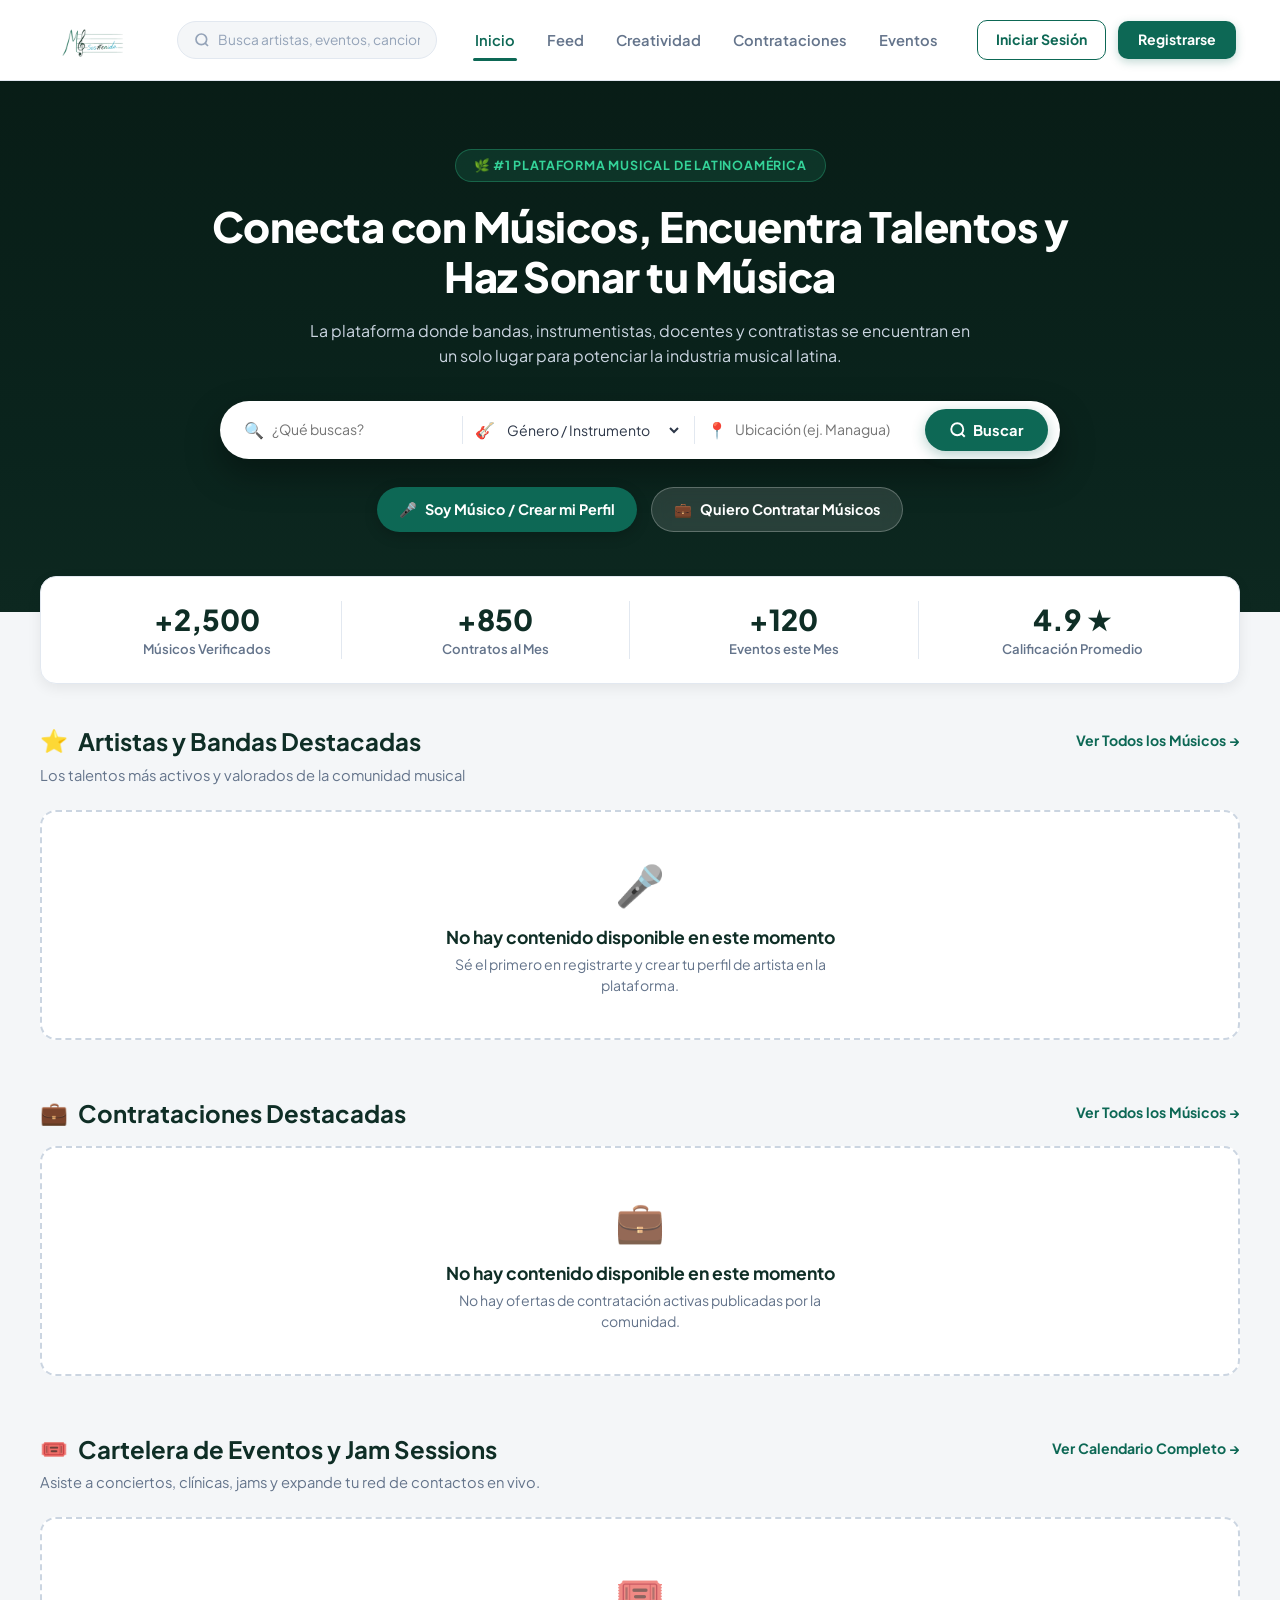
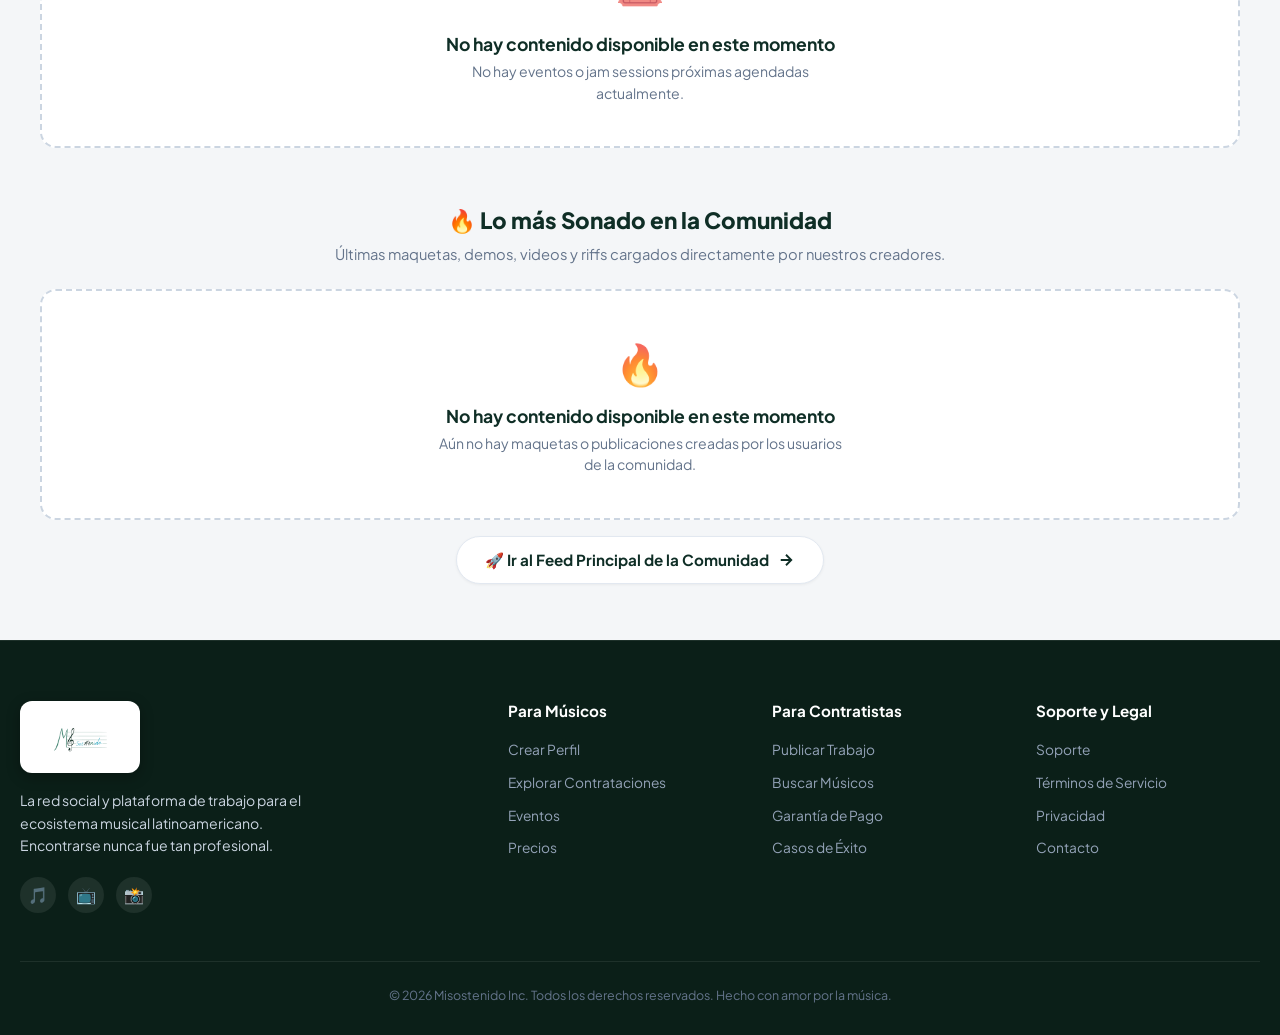
==== Misostenido-Frontend/index.html @ 3021abb1 "feat(feed): implementacion del apartado feed con carrusel multimedia estilo Instagram y correccion d" ====
<!DOCTYPE html>
<html lang="es">
  <head>
    <meta charset="UTF-8" />
    <meta name="viewport" content="width=device-width, initial-scale=1.0" />
    <meta name="description" content="Misostenido - La red y plataforma de trabajo para el ecosistema musical" />
    <title>Misostenido — Plataforma de Música</title>

    <!-- Fuentes de Google (Plus Jakarta Sans + Playfair Display + Dancing Script + Caveat) -->
    <link rel="preconnect" href="https://fonts.googleapis.com">
    <link rel="preconnect" href="https://fonts.gstatic.com" crossorigin>
    <link href="https://fonts.googleapis.com/css2?family=Plus+Jakarta+Sans:ital,wght@0,400;0,500;0,600;0,700;0,800;1,400;1,600&family=Playfair+Display:ital,wght@1,400;1,600;1,700;1,800&family=Dancing+Script:wght@600;700&family=Caveat:wght@600;700&display=swap" rel="stylesheet">

    <!-- Estilos Base & Sistema de Diseño -->
    <link rel="stylesheet" href="src/styles/base/reset.css" />
    <link rel="stylesheet" href="src/styles/base/variables.css" />
    <link rel="stylesheet" href="src/styles/base/global.css" />

    <!-- Estilos de Componentes -->
    <link rel="stylesheet" href="src/components/navbar/navbar.css" />
    <link rel="stylesheet" href="src/styles/components/footer.css" />
    <link rel="stylesheet" href="src/components/modal/modal.css" />
    <link rel="stylesheet" href="src/styles/components/auth.css" />
    <link rel="stylesheet" href="src/styles/components/home.css" />
    <link rel="stylesheet" href="src/styles/components/feed.css" />
  </head>
  <body>
    <!-- Contenedor Principal SPA -->
    <div id="app">
      <div id="navbar-outlet"></div>
      <main id="page-outlet"></main>
      <div id="footer-outlet"></div>
    </div>

    <!-- Entry Point JavaScript -->
    <script type="module" src="src/main.js"></script>
  </body>
</html>
---- Misostenido-Frontend/src/styles/base/variables.css ----
/* variables.css — Tokens de diseño exactos a Figma */

:root {
  /* Colores Principales de Marca */
  --color-primary:        #0d6855;
  --color-primary-hover:  #094e40;
  --color-primary-light:  #e6f4f1;
  --color-primary-alpha:  rgba(13, 104, 85, 0.1);
  --color-secondary:      #d97706;
  --color-accent:         #f59e0b;

  /* Fondos */
  --color-bg-main:        #f4f6f8;
  --color-bg-white:       #ffffff;
  --color-bg-dark:        #10221c;
  --color-bg-dark-card:   #162c25;
  --color-bg-dark-accent: #0a1813;
  --color-input-bg:       #f8fafc;

  /* Textos */
  --color-text-title:     #0f2e26;
  --color-text-main:      #2d3748;
  --color-text-muted:     #64748b;
  --color-text-light:     #f8fafc;
  --color-text-link:      #0d6855;

  /* Bordes & Sombras */
  --color-border:         #e2e8f0;
  --color-border-focus:   #0d6855;
  --shadow-sm:            0 1px 3px rgba(0, 0, 0, 0.05);
  --shadow-md:            0 4px 14px rgba(0, 0, 0, 0.07);
  --shadow-lg:            0 10px 25px rgba(0, 0, 0, 0.1);
  --shadow-card:          0 10px 30px rgba(0, 0, 0, 0.06);

  /* Medidas & Tipografía */
  --font-family:          'Plus Jakarta Sans', 'Inter', -apple-system, BlinkMacSystemFont, 'Segoe UI', Roboto, sans-serif;
  --radius-sm:            6px;
  --radius-md:            10px;
  --radius-lg:            16px;
  --radius-xl:            24px;
  --radius-full:          9999px;

  --max-width:            1240px;
  --navbar-height:        74px;
}
---- Misostenido-Frontend/src/styles/base/global.css ----
/* global.css — Estilos globales de la aplicación */
@import url('https://fonts.googleapis.com/css2?family=Plus+Jakarta+Sans:wght@400;500;600;700;800&family=Playfair+Display:ital,wght@1,700&display=swap');

*, *::before, *::after {
  box-sizing: border-box;
}

body {
  font-family: var(--font-family);
  font-size: 15px;
  background-color: var(--color-bg-main);
  color: var(--color-text-main);
  min-height: 100vh;
  display: flex;
  flex-direction: column;
  margin: 0;
  padding: 0;
  -webkit-font-smoothing: antialiased;
}

#app {
  display: flex;
  flex-direction: column;
  min-height: 100vh;
  width: 100%;
}

#page-outlet {
  flex: 1;
  width: 100%;
}

/* Tipografía de títulos */
h1, h2, h3, h4, h5, h6 {
  color: var(--color-text-title);
  font-weight: 700;
  line-height: 1.25;
  margin: 0;
}

button {
  font-family: inherit;
  cursor: pointer;
  border: none;
  outline: none;
  transition: all 0.2s ease;
}

input, select, textarea {
  font-family: inherit;
}

/* Animaciones globales */
@keyframes fadeIn {
  from { opacity: 0; transform: translateY(8px); }
  to { opacity: 1; transform: translateY(0); }
}

.animate-fade {
  animation: fadeIn 0.3s cubic-bezier(0.16, 1, 0.3, 1) forwards;
}
---- Misostenido-Frontend/src/components/navbar/navbar.css ----
/* navbar.css — Estilos para el Navbar de Misostenido */

.app-header {
  position: sticky;
  top: 0;
  left: 0;
  width: 100%;
  background: #ffffff;
  border-bottom: 1px solid var(--color-border);
  z-index: 100;
  box-shadow: var(--shadow-sm);
}

.navbar-container {
  max-width: var(--max-width);
  height: 80px;
  margin: 0 auto;
  padding: 0 24px;
  display: flex;
  align-items: center;
  justify-content: space-between;
}

/* Brand */
.navbar-brand {
  display: flex;
  align-items: center;
  gap: 8px;
  text-decoration: none;
}

.brand-logo-img {
  height: 64px;
  max-height: 68px;
  width: auto;
  object-fit: contain;
  transition: transform 0.2s ease;
}

.brand-logo-img:hover {
  transform: scale(1.04);
}

.brand-text {
  font-size: 1.25rem;
  font-weight: 800;
  color: var(--color-text-title);
  letter-spacing: -0.5px;
}

/* Enlaces */
.navbar-nav {
  display: flex;
}

.nav-list {
  display: flex;
  align-items: center;
  gap: 28px;
  list-style: none;
  margin: 0;
  padding: 0;
}

.nav-item {
  text-decoration: none;
  font-size: 0.92rem;
  font-weight: 600;
  color: var(--color-text-muted);
  position: relative;
  padding: 8px 2px;
  transition: color 0.2s ease;
}

.nav-item:hover {
  color: var(--color-primary);
}

.nav-item.active {
  color: var(--color-primary);
}

.nav-item.active::after {
  content: '';
  position: absolute;
  bottom: -4px;
  left: 0;
  width: 100%;
  height: 3px;
  background: var(--color-primary);
  border-radius: 2px;
}

/* Acciones */
.navbar-auth-actions {
  display: flex;
  align-items: center;
}

.guest-auth-buttons {
  display: flex;
  align-items: center;
  gap: 12px;
}

.btn-nav-login {
  background: transparent;
  color: var(--color-primary);
  border: 1.5px solid var(--color-primary);
  padding: 8px 18px;
  border-radius: var(--radius-md);
  font-size: 0.88rem;
  font-weight: 700;
  text-decoration: none;
  transition: all 0.2s;
}

.btn-nav-login:hover {
  background: var(--color-primary-light);
}

.btn-nav-register {
  background: var(--color-primary);
  color: #ffffff;
  padding: 8px 20px;
  border-radius: var(--radius-md);
  font-size: 0.88rem;
  font-weight: 700;
  text-decoration: none;
  box-shadow: 0 3px 10px rgba(13, 104, 85, 0.25);
  transition: all 0.2s;
}

.btn-nav-register:hover {
  background: var(--color-primary-hover);
  transform: translateY(-1px);
}

/* Menú de Usuario Logueado (Figma) */
.user-auth-menu {
  display: flex;
  align-items: center;
  gap: 18px;
}

.btn-notification-bell {
  position: relative;
  background: #f1f5f9;
  border: none;
  width: 40px;
  height: 40px;
  border-radius: 50%;
  display: flex;
  align-items: center;
  justify-content: center;
  color: var(--color-text-muted);
  cursor: pointer;
  transition: background 0.2s;
}

.btn-notification-bell:hover {
  background: #e2e8f0;
  color: var(--color-primary);
}

.bell-badge {
  position: absolute;
  top: 6px;
  right: 6px;
  width: 16px;
  height: 16px;
  background: #ef4444;
  color: #ffffff;
  font-size: 0.65rem;
  font-weight: 800;
  border-radius: 50%;
  display: flex;
  align-items: center;
  justify-content: center;
  border: 2px solid #ffffff;
}

.user-profile-badge {
  display: flex;
  align-items: center;
  gap: 10px;
  padding: 4px 10px 4px 4px;
  background: #f8fafc;
  border: 1px solid var(--color-border);
  border-radius: var(--radius-full);
  cursor: pointer;
  position: relative;
  user-select: none;
  transition: all 0.2s;
}

.user-profile-badge:hover {
  background: #f1f5f9;
}

.user-avatar {
  width: 32px;
  height: 32px;
  border-radius: 50%;
  object-fit: cover;
}

.user-name {
  font-size: 0.88rem;
  font-weight: 700;
  color: var(--color-text-title);
}

.user-dropdown-menu {
  position: absolute;
  top: calc(100% + 8px);
  right: 0;
  width: 200px;
  background: #ffffff;
  border: 1px solid var(--color-border);
  border-radius: var(--radius-md);
  box-shadow: var(--shadow-lg);
  padding: 8px 0;
  display: none;
  flex-direction: column;
  z-index: 150;
}

.user-dropdown-menu.show {
  display: flex;
}

.dropdown-header {
  padding: 8px 16px 10px;
  border-bottom: 1px solid var(--color-border);
  display: flex;
  flex-direction: column;
}

.dropdown-header strong {
  font-size: 0.88rem;
  color: var(--color-text-title);
}

.dropdown-header small {
  font-size: 0.75rem;
  color: var(--color-text-muted);
}

.dropdown-item {
  padding: 10px 16px;
  font-size: 0.85rem;
  color: var(--color-text-main);
  text-decoration: none;
  background: none;
  border: none;
  text-align: left;
  cursor: pointer;
  width: 100%;
}

.dropdown-item:hover {
  background: var(--color-primary-light);
  color: var(--color-primary);
}

.btn-logout {
  color: #dc2626 !important;
}

.btn-logout:hover {
  background: #fef2f2 !important;
}

@media (max-width: 768px) {
  .nav-list {
    display: none;
  }
  .navbar-search-bar { display: none; }
}

/* ─── BARRA DE BÚSQUEDA GLOBAL ─── */
.navbar-search-bar {
  display: flex;
  align-items: center;
  gap: 8px;
  background: #f4f6f8;
  border: 1.5px solid #e2e8f0;
  border-radius: 999px;
  padding: 8px 16px;
  width: 260px;
  transition: border-color 0.2s, box-shadow 0.2s, width 0.3s;
}

.navbar-search-bar:focus-within {
  border-color: #0d6855;
  background: #fff;
  box-shadow: 0 0 0 3px rgba(13, 104, 85, 0.1);
  width: 320px;
}

.navbar-search-bar svg {
  color: #94a3b8;
  flex-shrink: 0;
  transition: color 0.2s;
}

.navbar-search-bar:focus-within svg { color: #0d6855; }

.navbar-search-input {
  border: none;
  background: transparent;
  outline: none;
  font-size: 0.86rem;
  color: #334155;
  width: 100%;
  font-family: var(--font-family);
}

.navbar-search-input::placeholder { color: #94a3b8; }
---- Misostenido-Frontend/src/styles/components/footer.css ----
/* footer.css — Estilos para el Footer corporativo */

.app-footer {
  background-color: #0b1f18;
  color: #94a3b8;
  padding: 60px 20px 30px;
  border-top: 1px solid rgba(255, 255, 255, 0.08);
  margin-top: auto;
  width: 100%;
}

.footer-container {
  max-width: var(--max-width, 1200px);
  margin: 0 auto;
}

.footer-grid {
  display: grid;
  grid-template-columns: 2fr 1fr 1fr 1fr;
  gap: 40px;
  margin-bottom: 48px;
}

.footer-brand {
  display: flex;
  align-items: center;
  gap: 10px;
  margin-bottom: 16px;
}

.footer-logo-img {
  height: 72px;
  width: auto;
  object-fit: contain;
  background: #ffffff;
  padding: 8px 18px;
  border-radius: 12px;
  box-shadow: 0 4px 14px rgba(0, 0, 0, 0.3);
}

.brand-logo-icon {
  width: 34px;
  height: 34px;
  background: var(--color-primary, #0d6855);
  color: #ffffff;
  border-radius: 8px;
  display: flex;
  align-items: center;
  justify-content: center;
  font-size: 1.2rem;
  font-weight: bold;
}

.brand-text {
  font-family: 'Plus Jakarta Sans', sans-serif;
  font-weight: 800;
  font-size: 1.35rem;
  letter-spacing: -0.4px;
}

.text-white {
  color: #ffffff !important;
}

.footer-desc {
  font-size: 0.88rem;
  line-height: 1.6;
  color: #cbd5e1;
  max-width: 320px;
  margin-bottom: 20px;
}

.footer-social-icons {
  display: flex;
  gap: 12px;
}

.footer-social-icons a {
  width: 36px;
  height: 36px;
  background: rgba(255, 255, 255, 0.08);
  border-radius: 50%;
  display: flex;
  align-items: center;
  justify-content: center;
  font-size: 16px;
  transition: background 0.2s;
  text-decoration: none;
}

.footer-social-icons a:hover {
  background: var(--color-primary, #0d6855);
}

.footer-heading {
  color: #ffffff;
  font-size: 0.95rem;
  font-weight: 700;
  margin-bottom: 18px;
}

.footer-links {
  list-style: none;
  padding: 0;
  margin: 0;
  display: flex;
  flex-direction: column;
  gap: 10px;
}

.footer-links a {
  color: #94a3b8;
  text-decoration: none;
  font-size: 0.86rem;
  transition: color 0.2s;
}

.footer-links a:hover {
  color: #34d399;
}

.footer-bottom {
  padding-top: 24px;
  border-top: 1px solid rgba(255, 255, 255, 0.08);
  text-align: center;
  font-size: 0.78rem;
  color: #64748b;
}

@media (max-width: 900px) {
  .footer-grid {
    grid-template-columns: 1fr 1fr;
  }
}

@media (max-width: 600px) {
  .footer-grid {
    grid-template-columns: 1fr;
  }
}
---- Misostenido-Frontend/src/components/modal/modal.css ----
/* modal.css — Estilos para AuthModal */

.auth-modal-overlay {
  position: fixed;
  top: 0;
  left: 0;
  width: 100vw;
  height: 100vh;
  background: rgba(10, 24, 19, 0.7);
  backdrop-filter: blur(6px);
  z-index: 9999;
  display: flex;
  align-items: center;
  justify-content: center;
  padding: 20px;
}

.auth-modal-card {
  background: #ffffff;
  border-radius: var(--radius-xl);
  padding: 36px 32px;
  max-width: 440px;
  width: 100%;
  text-align: center;
  position: relative;
  box-shadow: var(--shadow-lg);
  border: 1px solid rgba(13, 104, 85, 0.15);
}

.auth-modal-close {
  position: absolute;
  top: 16px;
  right: 18px;
  background: #f1f5f9;
  border: none;
  font-size: 24px;
  width: 34px;
  height: 34px;
  border-radius: 50%;
  display: flex;
  align-items: center;
  justify-content: center;
  cursor: pointer;
  color: #64748b;
  transition: all 0.2s;
}

.auth-modal-close:hover {
  background: #e2e8f0;
  color: #0f2e26;
}

.auth-modal-icon {
  width: 64px;
  height: 64px;
  background: var(--color-primary-light);
  border-radius: 50%;
  display: flex;
  align-items: center;
  justify-content: center;
  font-size: 28px;
  margin: 0 auto 18px;
}

.auth-modal-title {
  font-size: 1.4rem;
  color: var(--color-text-title);
  margin-bottom: 10px;
}

.auth-modal-desc {
  font-size: 0.95rem;
  color: var(--color-text-muted);
  line-height: 1.5;
  margin-bottom: 24px;
}

.auth-modal-actions {
  display: flex;
  flex-direction: column;
  gap: 12px;
}

.btn-modal-primary {
  display: flex;
  align-items: center;
  justify-content: center;
  gap: 8px;
  background: var(--color-primary);
  color: #ffffff;
  padding: 13px 20px;
  border-radius: var(--radius-md);
  font-weight: 600;
  font-size: 1rem;
  text-decoration: none;
  transition: background 0.2s, transform 0.15s;
}

.btn-modal-primary:hover {
  background: var(--color-primary-hover);
  transform: translateY(-1px);
}

.btn-modal-secondary {
  display: flex;
  align-items: center;
  justify-content: center;
  background: #f8fafc;
  color: var(--color-text-main);
  border: 1.5px solid var(--color-border);
  padding: 12px 20px;
  border-radius: var(--radius-md);
  font-weight: 600;
  font-size: 0.95rem;
  text-decoration: none;
  transition: all 0.2s;
}

.btn-modal-secondary:hover {
  background: #f1f5f9;
  border-color: #cbd5e1;
}
---- Misostenido-Frontend/src/styles/components/auth.css ----
/* auth.css — Login / Register | Split-Screen 100% fiel al Figma */

/* ===== WRAPPER: Toda la pantalla, sin márgenes ===== */
.auth-page-wrapper {
  width: 100vw;
  height: 100vh;
  margin: 0;
  padding: 0;
  display: flex;
  overflow: hidden;
}

.auth-container {
  display: flex;
  width: 100%;
  height: 100%;
  margin: 0;
  padding: 0;
}

/* =====================================================
   PANEL IZQUIERDO — Imagen + overlay oscuro + contenido
   ===================================================== */
.auth-hero-panel {
  flex: 1.05;
  position: relative;
  background-size: cover;
  background-position: center;
  background-repeat: no-repeat;
  display: flex;
  flex-direction: column;
  overflow: hidden;
}

.auth-hero-login {
  background-image: url('../../assets/images/hero_marimba_bg.jpg');
}

.auth-hero-register {
  background-image: url('../../assets/images/reg_concert_bg.jpg');
}

/* ===== ESTILOS ESPECÍFICOS DEL HERO DE REGISTRO ===== */
.reg-hero-top-row {
  display: flex;
  justify-content: space-between;
  align-items: flex-start;
  width: 100%;
}

.reg-logo-img {
  height: 48px;
  width: auto;
  object-fit: contain;
  background: rgba(255, 255, 255, 0.95);
  padding: 4px 10px;
  border-radius: 8px;
  box-shadow: 0 4px 14px rgba(0, 0, 0, 0.4);
}

.reg-top-thumb {
  width: 150px;
  height: 95px;
  border-radius: 12px;
  overflow: hidden;
  border: 2px solid #38bdf8;
  box-shadow: 0 8px 20px rgba(0, 0, 0, 0.5);
  flex-shrink: 0;
}

.reg-top-thumb img,
.reg-bottom-thumb img {
  width: 100%;
  height: 100%;
  object-fit: cover;
  display: block;
}

.reg-badge-row {
  display: flex;
  align-items: center;
  gap: 10px;
  margin-bottom: 8px;
}

.reg-hero-badge-circle {
  width: 72px;
  height: 72px;
  border-radius: 50%;
  overflow: hidden;
  border: 2.5px solid #38bdf8;
  box-shadow: 0 0 16px rgba(56, 189, 248, 0.4), 0 6px 18px rgba(0, 0, 0, 0.4);
  flex-shrink: 0;
}

.reg-hero-title {
  font-family: 'Playfair Display', 'Dancing Script', 'Caveat', Georgia, serif;
  font-style: italic;
  font-weight: 700;
  font-size: clamp(1.8rem, 2.7vw, 2.5rem);
  line-height: 1.15;
  color: #ffffff;
  margin: 0 0 8px 0;
  text-shadow: 0 2px 14px rgba(0, 0, 0, 0.6);
}

.reg-bottom-row {
  display: flex;
  align-items: flex-end;
  justify-content: space-between;
  width: 100%;
}

.reg-bottom-thumb {
  width: 130px;
  height: 90px;
  border-radius: 10px;
  overflow: hidden;
  border: 2px solid #38bdf8;
  box-shadow: 0 8px 20px rgba(0, 0, 0, 0.5);
  flex-shrink: 0;
}

.auth-hero-overlay {
  position: absolute;
  inset: 0;
  background: linear-gradient(
    160deg,
    rgba(6, 26, 20, 0.84) 0%,
    rgba(10, 44, 35, 0.76) 55%,
    rgba(5, 20, 16, 0.88) 100%
  );
  z-index: 1;
}

.auth-hero-content {
  position: relative;
  z-index: 2;
  padding: 24px 28px;
  display: flex;
  flex-direction: column;
  height: 100%;
  justify-content: space-between;
}

/* Badge circular superior con la bailarina folclórica */
.auth-hero-badge-circle {
  width: 96px;
  height: 96px;
  border-radius: 50%;
  overflow: hidden;
  border: 2.5px solid #38bdf8;
  box-shadow: 0 0 18px rgba(56, 189, 248, 0.4), 0 6px 20px rgba(0, 0, 0, 0.4);
  flex-shrink: 0;
}

.img-circle-badge {
  width: 100%;
  height: 100%;
  object-fit: cover;
  object-position: center;
}

/* Sección central del hero */
.auth-hero-body {
  flex: 1;
  display: flex;
  flex-direction: column;
  justify-content: center;
  padding: 12px 0;
}

/* Título principal — Fuente Scripter / Caligrafía como Figma */
.auth-hero-title {
  font-family: 'Playfair Display', 'Dancing Script', 'Caveat', Georgia, serif;
  font-style: italic;
  font-weight: 700;
  font-size: clamp(1.8rem, 2.7vw, 2.5rem);
  line-height: 1.15;
  color: #ffffff;
  margin: 0 0 10px 0;
  text-shadow: 0 2px 14px rgba(0, 0, 0, 0.6);
  letter-spacing: -0.3px;
}

/* Texto pequeño — Fuente Fourthand (Plus Jakarta Sans) */
.auth-hero-description {
  font-family: 'Plus Jakarta Sans', sans-serif;
  font-size: 0.86rem;
  color: #e2e8f0;
  line-height: 1.45;
  margin-bottom: 12px;
  max-width: 440px;
}

.auth-hero-tags {
  font-family: 'Plus Jakarta Sans', sans-serif;
  font-size: 0.68rem;
  letter-spacing: 1px;
  color: #38bdf8;
  font-weight: 700;
  margin-bottom: 12px;
  text-transform: uppercase;
}

/* Pills de estadísticas */
.auth-hero-stats-row {
  display: flex;
  flex-wrap: wrap;
  gap: 8px;
}

.hero-stat-pill {
  background: rgba(255, 255, 255, 0.12);
  backdrop-filter: blur(8px);
  border: 1px solid rgba(255, 255, 255, 0.22);
  padding: 5px 14px;
  border-radius: 999px;
  font-size: 0.76rem;
  color: #ffffff;
  display: flex;
  align-items: center;
  gap: 5px;
  font-weight: 600;
}

.pill-dot {
  color: #38bdf8;
  font-weight: 900;
  font-size: 0.9rem;
}

/* Sección inferior: miniaturas en la posición exacta del Figma */
.auth-hero-bottom {
  display: flex;
  flex-direction: column;
  gap: 10px;
  width: 100%;
}

.auth-hero-thumbnails {
  display: flex;
  align-items: flex-end;
  justify-content: space-between;
  gap: 14px;
  width: 100%;
}

/* Tocador de guitarra abajo a la izquierda */
.thumb-card.thumb-left {
  width: 140px;
  height: 90px;
  border-radius: 12px;
  overflow: hidden;
  border: 2px solid #38bdf8;
  box-shadow: 0 8px 20px rgba(0, 0, 0, 0.5);
  flex-shrink: 0;
}

/* Guitarra abajo a la derecha */
.thumb-card.thumb-right {
  width: 175px;
  height: 100px;
  border-radius: 12px;
  overflow: hidden;
  border: 2px solid #38bdf8;
  box-shadow: 0 8px 20px rgba(0, 0, 0, 0.5);
  flex-shrink: 0;
}

.thumb-card img {
  width: 100%;
  height: 100%;
  object-fit: cover;
  display: block;
}

/* Register extras */
.auth-brand-logo {
  flex-shrink: 0;
}

.logo-text-art {
  display: flex;
  align-items: center;
  gap: 4px;
}

.logo-main-script {
  font-family: 'Playfair Display', serif;
  font-style: italic;
  font-size: 2.4rem;
  color: #ffffff;
  line-height: 1;
}

.logo-pentagram {
  display: flex;
  align-items: center;
}

.logo-clef {
  font-size: 2.6rem;
  color: #a7f3d0;
  line-height: 1;
}

.logo-brand-name {
  font-family: 'Plus Jakarta Sans', sans-serif;
  font-weight: 800;
  font-size: 1.9rem;
  color: #ffffff;
  letter-spacing: -0.5px;
}

.auth-hero-badge-tag {
  display: inline-block;
  background: rgba(52, 211, 153, 0.15);
  border: 1px solid rgba(52, 211, 153, 0.4);
  color: #6ee7b7;
  padding: 4px 14px;
  border-radius: 999px;
  font-size: 0.72rem;
  font-weight: 700;
  letter-spacing: 1px;
  width: fit-content;
}

.auth-feature-list {
  list-style: none;
  padding: 0;
  margin: 0;
  display: flex;
  flex-direction: column;
  gap: 10px;
}

.auth-feature-list li {
  display: flex;
  align-items: center;
  gap: 10px;
  font-size: 0.94rem;
  color: #d1fae5;
}

.feature-icon { font-size: 1.1rem; }

/* Barras de audio */
.sound-wave-bars {
  display: flex;
  align-items: flex-end;
  gap: 4px;
  height: 24px;
}

.sound-wave-bars span {
  width: 4px;
  background: #34d399;
  border-radius: 2px;
}

.sound-wave-bars span:nth-child(1) { height: 7px; }
.sound-wave-bars span:nth-child(2) { height: 14px; }
.sound-wave-bars span:nth-child(3) { height: 22px; }
.sound-wave-bars span:nth-child(4) { height: 12px; }
.sound-wave-bars span:nth-child(5) { height: 18px; }
.sound-wave-bars span:nth-child(6) { height: 13px; }
.sound-wave-bars span:nth-child(7) { height: 6px; }


/* =====================================================
   PANEL DERECHO — Fondo menta + tarjeta blanca flotante
   ===================================================== */
.auth-form-panel {
  flex: 0.95;
  background-color: #c8dcd7;
  background-image:
    radial-gradient(ellipse at 80% 10%, rgba(13, 104, 85, 0.13) 0%, transparent 50%),
    radial-gradient(ellipse at 20% 90%, rgba(13, 104, 85, 0.10) 0%, transparent 45%);
  display: flex;
  flex-direction: column;
  align-items: center;
  justify-content: center;
  padding: 16px 20px;
  overflow-y: auto;
}

/* ===== TARJETA FLOTANTE BLANCA ===== */
.auth-card {
  width: 100%;
  max-width: 440px;
  background: #ffffff;
  border-radius: 18px;
  padding: 24px 28px 20px;
  box-shadow:
    0 2px 6px rgba(0, 0, 0, 0.04),
    0 12px 32px rgba(10, 34, 27, 0.10);
}

.auth-card-header {
  margin-bottom: 14px;
}

/* Logo oficial en tarjeta */
.auth-brand-logo-wrap {
  margin-bottom: 8px;
  display: inline-block;
}

.auth-logo-img {
  height: 52px;
  width: auto;
  object-fit: contain;
}

.header-icon-pill {
  width: 32px;
  height: 32px;
  background: #e6f4f1;
  color: #0d6855;
  border-radius: 8px;
  display: flex;
  align-items: center;
  justify-content: center;
  font-size: 16px;
  margin-bottom: 14px;
}

.auth-card-title {
  font-size: 1.55rem;
  font-weight: 800;
  color: #0f2e26;
  margin: 0 0 3px 0;
  letter-spacing: -0.4px;
}

.auth-card-subtitle {
  font-size: 0.82rem;
  color: #64748b;
  margin: 0;
}

/* ===== FORMULARIO ===== */
.auth-form {
  display: flex;
  flex-direction: column;
  gap: 12px;
}

/* Alerta de error */
.auth-form-alert {
  background: #fef2f2;
  color: #b91c1c;
  border: 1px solid #fecaca;
  border-left: 4px solid #ef4444;
  padding: 10px 14px;
  border-radius: 8px;
  font-size: 0.85rem;
  line-height: 1.4;
}

.form-group {
  display: flex;
  flex-direction: column;
  gap: 7px;
}

.form-label {
  font-size: 0.83rem;
  font-weight: 700;
  color: #1e293b;
  letter-spacing: 0.1px;
}

/* Input con borde izquierdo verde como en Figma */
.input-wrapper {
  position: relative;
  display: flex;
  align-items: center;
  border-radius: 10px;
  overflow: hidden;
  border: 1.5px solid #e2e8f0;
  background: #f8fafc;
  transition: border-color 0.2s ease, box-shadow 0.2s ease;
}

.input-wrapper:focus-within {
  border-color: #0d6855;
  background: #ffffff;
  box-shadow: 0 0 0 3px rgba(13, 104, 85, 0.10);
}

/* Borde izquierdo verde (característica visual del Figma) */
.input-wrapper::before {
  content: '';
  position: absolute;
  left: 0;
  top: 0;
  bottom: 0;
  width: 3px;
  background: #0d6855;
  border-radius: 10px 0 0 10px;
}

.input-icon {
  position: absolute;
  left: 14px;
  color: #64748b;
  display: flex;
  align-items: center;
  pointer-events: none;
  z-index: 1;
}

.form-control {
  width: 100%;
  background: transparent;
  border: none;
  outline: none;
  padding: 12px 42px 12px 44px;
  font-size: 0.93rem;
  color: #1e293b;
  font-family: inherit;
}

/* Placeholder desaparece al hacer focus */
.form-control::placeholder {
  color: #94a3b8;
  transition: opacity 0.15s ease;
}

.form-control:focus::placeholder {
  opacity: 0;
}

/* readonly se ve exactamente igual que editable (evita fondo gris del navegador) */
.form-control[readonly] {
  background: #f8fafc;
  cursor: text;
  color: #1e293b;
  -webkit-user-select: text;
  user-select: text;
}

/* Botón ojo (toggle contraseña) */
.btn-toggle-password {
  position: absolute;
  right: 12px;
  background: transparent;
  border: none;
  color: #94a3b8;
  display: flex;
  align-items: center;
  justify-content: center;
  padding: 4px;
  cursor: pointer;
  transition: color 0.2s;
  z-index: 1;
}

.btn-toggle-password:hover {
  color: #0d6855;
}

/* Recordarme + ¿Olvidaste? */
.form-options {
  display: flex;
  align-items: center;
  justify-content: space-between;
  font-size: 0.84rem;
  margin-top: -2px;
}

.checkbox-label {
  display: flex;
  align-items: center;
  gap: 8px;
  cursor: pointer;
  color: #475569;
  font-weight: 500;
  user-select: none;
}

.checkbox-label input[type="checkbox"] {
  width: 16px;
  height: 16px;
  accent-color: #0d6855;
  cursor: pointer;
}

.link-forgot {
  color: #0d6855;
  font-weight: 600;
  font-size: 0.84rem;
  text-decoration: none;
}

.link-forgot:hover {
  text-decoration: underline;
}

/* Botón principal "Iniciar Sesión" */
.btn-auth-submit {
  width: 100%;
  background: #0d6855;
  color: #ffffff;
  border: none;
  border-radius: 10px;
  padding: 14px 20px;
  font-size: 0.97rem;
  font-weight: 700;
  display: flex;
  align-items: center;
  justify-content: center;
  gap: 8px;
  cursor: pointer;
  box-shadow: 0 4px 14px rgba(13, 104, 85, 0.30);
  transition: background 0.2s ease, transform 0.15s ease, box-shadow 0.2s ease;
  margin-top: 2px;
}

.btn-auth-submit:hover:not(:disabled) {
  background: #094e40;
  transform: translateY(-1px);
  box-shadow: 0 6px 20px rgba(13, 104, 85, 0.38);
}

.btn-auth-submit:active:not(:disabled) {
  transform: translateY(0);
}

.btn-auth-submit:disabled {
  opacity: 0.65;
  cursor: not-allowed;
}

/* Divisor "O CONTINÚA CON" */
.auth-divider {
  display: flex;
  align-items: center;
  gap: 12px;
  margin: 4px 0;
}

.auth-divider::before,
.auth-divider::after {
  content: '';
  flex: 1;
  height: 1px;
  background: #e2e8f0;
}

.auth-divider span {
  font-size: 0.68rem;
  font-weight: 700;
  letter-spacing: 0.8px;
  color: #94a3b8;
  white-space: nowrap;
}

/* Botón Continuar con Google */
.btn-social-google {
  width: 100%;
  display: flex;
  align-items: center;
  justify-content: center;
  gap: 10px;
  background: #ffffff;
  border: 1.5px solid #e2e8f0;
  border-radius: 10px;
  padding: 12px 20px;
  font-size: 0.9rem;
  font-weight: 600;
  color: #334155;
  cursor: pointer;
  transition: background 0.2s, border-color 0.2s;
}

.btn-social-google:hover {
  background: #f8fafc;
  border-color: #cbd5e1;
}

/* Footer de la tarjeta */
.auth-footer-link {
  text-align: center;
  font-size: 0.86rem;
  color: #64748b;
  margin-top: 2px;
}

.link-highlight {
  color: #0d6855;
  font-weight: 700;
  text-decoration: none;
}

.link-highlight:hover {
  text-decoration: underline;
}

.auth-sub-link {
  font-size: 0.76rem;
  color: #0d6855;
  margin-top: 4px;
}

/* Copyright debajo de la tarjeta */
.auth-copyright {
  text-align: center;
  font-size: 0.75rem;
  color: #4a6e63;
  margin-top: 20px;
}

/* ===== Selector de perfil (Register) ===== */
.profile-type-selector {
  display: flex;
  background: #f1f5f9;
  padding: 4px;
  border-radius: 10px;
  gap: 4px;
}

.profile-type-btn {
  flex: 1;
  background: transparent;
  color: #64748b;
  font-size: 0.79rem;
  font-weight: 600;
  padding: 9px 4px;
  border-radius: 7px;
  border: none;
  cursor: pointer;
  transition: all 0.2s;
  text-align: center;
  font-family: inherit;
}

.profile-type-btn.active {
  background: #0d6855;
  color: #ffffff;
  box-shadow: 0 2px 6px rgba(13, 104, 85, 0.25);
}

/* ===== RESPONSIVE ===== */
@media (max-width: 900px) {
  .auth-container {
    flex-direction: column;
  }
  .auth-hero-panel {
    display: none;
  }
  .auth-form-panel {
    flex: 1;
    width: 100%;
    padding: 24px 16px;
  }
}
---- Misostenido-Frontend/src/styles/components/home.css ----
/* home.css — Estilos del Home y Dashboard basados en Figma */

/* ================= HERO SECTION ================= */
.hero-section {
  position: relative;
  background-color: #0b221a;
  background-image: url('https://images.unsplash.com/photo-1514525253161-7a46d19cd819?w=1600&auto=format&fit=crop&q=80');
  background-size: cover;
  background-position: center;
  padding: 68px 20px 80px;
  color: #ffffff;
  text-align: center;
}

.hero-backdrop {
  position: absolute;
  inset: 0;
  background: linear-gradient(180deg, rgba(8, 28, 22, 0.88) 0%, rgba(10, 36, 29, 0.94) 70%, #0d2820 100%);
  z-index: 1;
}

.hero-content {
  position: relative;
  z-index: 2;
  max-width: 900px;
  margin: 0 auto;
}

.hero-pill-tag {
  display: inline-flex;
  background: rgba(52, 211, 153, 0.12);
  border: 1px solid rgba(52, 211, 153, 0.3);
  padding: 6px 18px;
  border-radius: var(--radius-full);
  font-size: 0.78rem;
  font-weight: 700;
  letter-spacing: 0.8px;
  color: #34d399;
  margin-bottom: 20px;
}

.hero-main-title {
  font-size: 2.6rem;
  font-weight: 800;
  color: #ffffff;
  line-height: 1.2;
  margin-bottom: 16px;
  letter-spacing: -0.5px;
}

.hero-sub-title {
  font-size: 1rem;
  color: #cbd5e1;
  line-height: 1.6;
  margin-bottom: 32px;
}

/* Buscador con filtros */
.search-filter-bar {
  background: #ffffff;
  border-radius: var(--radius-full);
  padding: 8px 12px;
  display: flex;
  align-items: center;
  box-shadow: 0 15px 35px rgba(0, 0, 0, 0.35);
  max-width: 840px;
  margin: 0 auto 28px;
}

.filter-input-col {
  flex: 1;
  display: flex;
  align-items: center;
  gap: 8px;
  padding: 4px 12px;
}

.filter-icon {
  font-size: 1rem;
}

.filter-input,
.filter-select {
  border: none;
  outline: none;
  font-size: 0.88rem;
  color: var(--color-text-main);
  width: 100%;
  background: transparent;
}

.filter-divider {
  width: 1px;
  height: 28px;
  background: var(--color-border);
}

.btn-search-submit {
  background: var(--color-primary);
  color: #ffffff;
  border-radius: var(--radius-full);
  padding: 10px 24px;
  font-weight: 700;
  font-size: 0.92rem;
  display: flex;
  align-items: center;
  gap: 6px;
  box-shadow: 0 4px 14px rgba(13, 104, 85, 0.3);
}

.btn-search-submit:hover {
  background: var(--color-primary-hover);
}

/* Quick Actions */
.hero-quick-actions {
  display: flex;
  justify-content: center;
  gap: 14px;
}

.btn-quick-primary {
  background: var(--color-primary);
  color: #ffffff;
  padding: 11px 22px;
  border-radius: var(--radius-full);
  font-size: 0.9rem;
  font-weight: 700;
  display: flex;
  align-items: center;
  gap: 8px;
  box-shadow: 0 4px 14px rgba(0, 0, 0, 0.2);
}

.btn-quick-primary:hover {
  background: var(--color-primary-hover);
}

.btn-quick-secondary {
  background: rgba(255, 255, 255, 0.12);
  backdrop-filter: blur(8px);
  border: 1px solid rgba(255, 255, 255, 0.25);
  color: #ffffff;
  padding: 11px 22px;
  border-radius: var(--radius-full);
  font-size: 0.9rem;
  font-weight: 700;
  display: flex;
  align-items: center;
  gap: 8px;
}

.btn-quick-secondary:hover {
  background: rgba(255, 255, 255, 0.2);
}

/* ================= STATS SECTION ================= */
.stats-section {
  max-width: var(--max-width);
  margin: -36px auto 40px;
  position: relative;
  z-index: 10;
  padding: 0 20px;
}

.stats-container {
  background: #ffffff;
  border-radius: var(--radius-lg);
  padding: 24px 32px;
  box-shadow: var(--shadow-md);
  display: grid;
  grid-template-columns: repeat(4, 1fr);
  gap: 20px;
  border: 1px solid var(--color-border);
}

.stat-box {
  text-align: center;
  border-right: 1px solid var(--color-border);
}

.stat-box:last-child {
  border-right: none;
}

.stat-number {
  font-size: 1.8rem;
  font-weight: 800;
  color: var(--color-text-title);
  margin-bottom: 2px;
}

.stat-label {
  font-size: 0.82rem;
  color: var(--color-text-muted);
  font-weight: 600;
}

/* ================= COMMON SECTION HEADERS ================= */
.content-section {
  max-width: var(--max-width);
  margin: 0 auto 56px;
  padding: 0 20px;
}

.section-header-row {
  display: flex;
  align-items: center;
  justify-content: space-between;
  margin-bottom: 6px;
}

.section-title-wrapper {
  display: flex;
  align-items: center;
  gap: 10px;
}

.section-title-icon {
  font-size: 1.4rem;
}

.section-title {
  font-size: 1.5rem;
  color: var(--color-text-title);
}

.section-subtitle {
  font-size: 0.92rem;
  color: var(--color-text-muted);
  margin-bottom: 24px;
}

.section-link-more {
  background: transparent;
  color: var(--color-primary);
  font-weight: 700;
  font-size: 0.88rem;
}

.section-link-more:hover {
  text-decoration: underline;
}

.badge-count-pill {
  background: #ecfdf5;
  color: #065f46;
  font-size: 0.76rem;
  font-weight: 700;
  padding: 4px 12px;
  border-radius: var(--radius-full);
}

/* ================= ARTISTAS DESTACADOS ================= */
.artists-grid {
  display: grid;
  grid-template-columns: repeat(4, 1fr);
  gap: 20px;
}

.artist-card {
  background: #ffffff;
  border: 1px solid var(--color-border);
  border-radius: var(--radius-lg);
  padding: 24px 20px;
  text-align: center;
  box-shadow: var(--shadow-sm);
  display: flex;
  flex-direction: column;
  align-items: center;
  transition: transform 0.2s, box-shadow 0.2s;
}

.artist-card:hover {
  transform: translateY(-4px);
  box-shadow: var(--shadow-card);
}

.artist-avatar-wrap {
  position: relative;
  width: 90px;
  height: 90px;
  margin-bottom: 16px;
}

.artist-img {
  width: 100%;
  height: 100%;
  border-radius: 50%;
  object-fit: cover;
  border: 3px solid var(--color-primary-light);
}

.status-indicator {
  position: absolute;
  bottom: 4px;
  right: 4px;
  width: 16px;
  height: 16px;
  background: #10b981;
  border: 2px solid #ffffff;
  border-radius: 50%;
}

.artist-name {
  font-size: 1.1rem;
  color: var(--color-text-title);
  margin-bottom: 4px;
}

.artist-role-badge {
  background: #f1f5f9;
  color: var(--color-text-muted);
  font-size: 0.76rem;
  font-weight: 600;
  padding: 4px 10px;
  border-radius: var(--radius-full);
  margin-bottom: 8px;
}

.artist-location {
  font-size: 0.8rem;
  color: var(--color-text-muted);
  margin-bottom: 18px;
}

.btn-card-action {
  width: 100%;
  background: var(--color-primary);
  color: #ffffff;
  padding: 10px 16px;
  border-radius: var(--radius-md);
  font-size: 0.85rem;
  font-weight: 700;
  margin-top: auto;
}

.btn-card-action:hover {
  background: var(--color-primary-hover);
}

/* ================= TARJETA DE ESTADO VACÍO (SIN CONTENIDO) ================= */
.empty-state-card {
  width: 100%;
  background: #ffffff;
  border: 2px dashed #cbd5e1;
  border-radius: 16px;
  padding: 42px 24px;
  text-align: center;
  margin: 16px 0;
  display: flex;
  flex-direction: column;
  align-items: center;
  justify-content: center;
}

.empty-state-icon {
  font-size: 2.5rem;
  margin-bottom: 12px;
  opacity: 0.8;
}

.empty-state-title {
  font-size: 1.1rem;
  font-weight: 700;
  color: var(--color-text-title);
  margin-bottom: 6px;
}

.empty-state-subtitle {
  font-size: 0.88rem;
  color: var(--color-text-muted);
  max-width: 420px;
}

/* Estado de carga */
.loading-state-card {
  width: 100%;
  background: rgba(255, 255, 255, 0.6);
  border-radius: 16px;
  padding: 36px 24px;
  text-align: center;
  color: var(--color-primary);
  font-weight: 600;
  font-size: 0.95rem;
}

/* ================= CONTRATACIONES ================= */
.gigs-grid {
  display: grid;
  grid-template-columns: repeat(3, 1fr);
  gap: 20px;
}

.gig-card {
  background: #ffffff;
  border: 1px solid var(--color-border);
  border-radius: var(--radius-lg);
  padding: 24px;
  box-shadow: var(--shadow-sm);
  display: flex;
  flex-direction: column;
}

.gig-card-head {
  display: flex;
  align-items: center;
  gap: 12px;
  margin-bottom: 14px;
}

.gig-icon-box {
  width: 42px;
  height: 42px;
  background: #f1f5f9;
  border-radius: var(--radius-md);
  display: flex;
  align-items: center;
  justify-content: center;
  font-size: 20px;
}

.gig-org-info h4 {
  font-size: 0.96rem;
  color: var(--color-text-title);
}

.gig-org-info small {
  color: var(--color-text-muted);
  font-size: 0.76rem;
}

.gig-title {
  font-size: 1.05rem;
  color: var(--color-text-title);
  line-height: 1.4;
  margin-bottom: 14px;
}

.gig-rate-badge {
  background: #ecfdf5;
  color: #047857;
  font-weight: 800;
  font-size: 0.88rem;
  padding: 6px 12px;
  border-radius: var(--radius-md);
  width: fit-content;
  margin-bottom: 14px;
}

.gig-meta-info {
  display: flex;
  flex-direction: column;
  gap: 6px;
  font-size: 0.82rem;
  color: var(--color-text-muted);
  margin-bottom: 20px;
}

.btn-gig-apply {
  background: var(--color-primary);
}

/* ================= CARTELERA DE EVENTOS ================= */
.events-grid {
  display: grid;
  grid-template-columns: repeat(2, 1fr);
  gap: 24px;
}

.event-card {
  background: #ffffff;
  border: 1px solid var(--color-border);
  border-radius: var(--radius-lg);
  overflow: hidden;
  display: flex;
  box-shadow: var(--shadow-sm);
}

.event-thumb {
  position: relative;
  width: 170px;
  min-height: 150px;
}

.event-thumb img {
  width: 100%;
  height: 100%;
  object-fit: cover;
}

.event-date-box {
  position: absolute;
  top: 12px;
  left: 12px;
  background: #111827;
  color: #ffffff;
  padding: 6px 10px;
  border-radius: var(--radius-md);
  text-align: center;
}

.date-month {
  display: block;
  font-size: 0.7rem;
  font-weight: 800;
  color: #f59e0b;
}

.date-day {
  display: block;
  font-size: 1.2rem;
  font-weight: 800;
}

.date-box-alt .date-month {
  color: #34d399;
}

.event-details {
  padding: 18px 20px;
  flex: 1;
  display: flex;
  flex-direction: column;
  justify-content: space-between;
}

.event-title {
  font-size: 1.05rem;
  margin-bottom: 4px;
}

.event-org {
  font-size: 0.8rem;
  color: var(--color-text-muted);
  margin-bottom: 8px;
}

.event-meta {
  font-size: 0.78rem;
  color: var(--color-text-muted);
  display: flex;
  flex-direction: column;
  gap: 3px;
  margin-bottom: 12px;
}

.btn-event-ticket {
  padding: 8px 14px;
  font-size: 0.82rem;
}

/* ================= LO MÁS SONADO ================= */
.badge-fire {
  font-size: 1.4rem;
  font-weight: 800;
  color: var(--color-text-title);
  margin-bottom: 6px;
}

.text-center {
  text-align: center;
}

.community-grid {
  display: grid;
  grid-template-columns: repeat(3, 1fr);
  gap: 20px;
  margin-bottom: 32px;
}

.community-card {
  background: #ffffff;
  border: 1px solid var(--color-border);
  border-radius: var(--radius-lg);
  padding: 20px;
  box-shadow: var(--shadow-sm);
}

.post-user-head {
  display: flex;
  align-items: center;
  gap: 10px;
  margin-bottom: 12px;
}

.post-avatar {
  width: 38px;
  height: 38px;
  border-radius: 50%;
  object-fit: cover;
}

.post-user-head h4 {
  font-size: 0.92rem;
  margin: 0;
}

.post-user-head small {
  font-size: 0.76rem;
  color: var(--color-text-muted);
}

.post-desc {
  font-size: 0.84rem;
  color: var(--color-text-main);
  line-height: 1.45;
  margin-bottom: 14px;
}

.post-media-box {
  position: relative;
  height: 140px;
  border-radius: var(--radius-md);
  overflow: hidden;
  margin-bottom: 12px;
}

.post-media-box img {
  width: 100%;
  height: 100%;
  object-fit: cover;
}

.media-badge {
  position: absolute;
  top: 8px;
  left: 8px;
  background: rgba(0, 0, 0, 0.65);
  backdrop-filter: blur(4px);
  color: #ffffff;
  padding: 4px 8px;
  border-radius: var(--radius-sm);
  font-size: 0.72rem;
  font-weight: 700;
}

.post-footer-stats {
  display: flex;
  justify-content: space-between;
  font-size: 0.76rem;
  color: var(--color-text-muted);
}

.feed-cta-center {
  display: flex;
  justify-content: center;
}

.btn-feed-cta {
  display: flex;
  align-items: center;
  gap: 8px;
  background: #ffffff;
  border: 1.5px solid var(--color-border);
  padding: 12px 28px;
  border-radius: var(--radius-full);
  font-size: 0.95rem;
  font-weight: 700;
  color: var(--color-text-title);
  box-shadow: var(--shadow-sm);
}

.btn-feed-cta:hover {
  border-color: var(--color-primary);
  color: var(--color-primary);
}

/* Responsividad */
@media (max-width: 1024px) {
  .artists-grid { grid-template-columns: repeat(2, 1fr); }
  .gigs-grid { grid-template-columns: 1fr; }
  .events-grid { grid-template-columns: 1fr; }
  .community-grid { grid-template-columns: 1fr; }
  .stats-container { grid-template-columns: repeat(2, 1fr); }
}
---- Misostenido-Frontend/src/styles/components/feed.css ----
/* ================================================================
   feed.css — Feed Principal de Misostenido
   Layout 3 columnas: Sidebar izquierdo | Feed central | Sidebar derecho
   ================================================================ */

/* ─── PÁGINA CONTENEDORA ─── */
.feed-page {
  background: #f4f6f8;
  min-height: 100vh;
  padding-top: 80px;
}

.feed-layout {
  max-width: 1280px;
  margin: 0 auto;
  padding: 24px 20px 48px;
  display: grid;
  grid-template-columns: 256px 1fr 300px;
  gap: 20px;
  align-items: start;
}

/* ================================================================
   SIDEBAR IZQUIERDO
   ================================================================ */
.feed-sidebar {
  position: sticky;
  top: 96px;
}

/* Tarjeta de perfil */
.sidebar-profile-card {
  background: #fff;
  border-radius: 16px;
  overflow: hidden;
  box-shadow: 0 2px 10px rgba(0,0,0,0.06);
  margin-bottom: 14px;
}

.profile-banner {
  height: 68px;
  background: linear-gradient(135deg, #0d6855 0%, #1a9974 50%, #0a4f3f 100%);
  position: relative;
}

.profile-info {
  padding: 0 20px 20px;
  text-align: center;
}

.profile-avatar-wrap {
  position: relative;
  display: inline-block;
  margin-top: -36px;
  margin-bottom: 10px;
}

.profile-avatar {
  width: 72px;
  height: 72px;
  border-radius: 50%;
  border: 3px solid #fff;
  box-shadow: 0 4px 14px rgba(0,0,0,0.15);
  object-fit: cover;
}

.profile-online-dot {
  position: absolute;
  bottom: 4px;
  right: 4px;
  width: 12px;
  height: 12px;
  background: #22c55e;
  border-radius: 50%;
  border: 2px solid #fff;
}

.profile-name {
  font-size: 1rem;
  font-weight: 700;
  color: #0f2e26;
  margin: 0 0 4px;
}

.profile-role-badge {
  display: inline-block;
  background: #e6f4f1;
  color: #0d6855;
  font-size: 0.72rem;
  font-weight: 700;
  padding: 2px 10px;
  border-radius: 999px;
  text-transform: uppercase;
  letter-spacing: 0.5px;
}

.profile-location {
  font-size: 0.78rem;
  color: #64748b;
  margin: 6px 0 14px;
}

.profile-stats-row {
  display: flex;
  align-items: center;
  justify-content: center;
  gap: 0;
  background: #f8fafc;
  border-radius: 10px;
  padding: 10px 0;
  margin-bottom: 14px;
}

.pstat {
  flex: 1;
  display: flex;
  flex-direction: column;
  align-items: center;
  gap: 2px;
}

.pstat-num {
  font-size: 1.05rem;
  font-weight: 800;
  color: #0f2e26;
}

.pstat-label {
  font-size: 0.7rem;
  color: #64748b;
}

.pstat-divider {
  width: 1px;
  height: 28px;
  background: #e2e8f0;
}

.btn-view-profile {
  display: block;
  width: 100%;
  text-align: center;
  color: #0d6855;
  font-size: 0.82rem;
  font-weight: 600;
  text-decoration: none;
  padding: 6px 0;
  transition: color 0.2s;
}

.btn-view-profile:hover { color: #094e40; text-decoration: underline; }

/* Navegación del sidebar */
.sidebar-feed-nav {
  background: #fff;
  border-radius: 14px;
  padding: 10px 8px;
  box-shadow: 0 2px 10px rgba(0,0,0,0.06);
}

.feed-nav-item {
  display: flex;
  align-items: center;
  gap: 10px;
  width: 100%;
  padding: 10px 12px;
  border: none;
  background: transparent;
  border-radius: 10px;
  font-size: 0.88rem;
  font-weight: 500;
  color: #475569;
  cursor: pointer;
  transition: background 0.18s, color 0.18s;
  text-align: left;
}

.feed-nav-item:hover {
  background: #f1f5f9;
  color: #0d6855;
}

.feed-nav-item.active {
  background: #e6f4f1;
  color: #0d6855;
  font-weight: 700;
}

.feed-nav-item svg {
  flex-shrink: 0;
  opacity: 0.7;
}

.feed-nav-item.active svg { opacity: 1; }

.nav-badge {
  margin-left: auto;
  background: #0d6855;
  color: #fff;
  font-size: 0.6rem;
  font-weight: 800;
  padding: 2px 6px;
  border-radius: 999px;
  letter-spacing: 0.5px;
}

/* ================================================================
   FEED CENTRAL
   ================================================================ */
.feed-center {
  display: flex;
  flex-direction: column;
  gap: 16px;
}

/* ─── COMPOSITOR ─── */
.post-composer-card {
  background: #fff;
  border-radius: 16px;
  padding: 16px 18px;
  box-shadow: 0 2px 10px rgba(0,0,0,0.06);
}

.composer-top {
  display: flex;
  align-items: center;
  gap: 12px;
  margin-bottom: 14px;
}

.composer-avatar {
  width: 40px;
  height: 40px;
  border-radius: 50%;
  object-fit: cover;
  flex-shrink: 0;
}

.composer-input-trigger {
  flex: 1;
  padding: 10px 16px;
  border: 1.5px solid #e2e8f0;
  border-radius: 999px;
  background: #f8fafc;
  font-size: 0.9rem;
  color: #94a3b8;
  cursor: pointer;
  text-align: left;
  transition: border-color 0.2s, background 0.2s;
}

.composer-input-trigger:hover {
  border-color: #0d6855;
  background: #f0faf7;
  color: #475569;
}

.composer-actions-bar {
  display: flex;
  align-items: center;
  gap: 6px;
  flex-wrap: wrap;
}

.composer-action-btn {
  display: flex;
  align-items: center;
  gap: 5px;
  padding: 7px 12px;
  border: 1.5px solid #e2e8f0;
  border-radius: 8px;
  background: transparent;
  font-size: 0.8rem;
  font-weight: 600;
  color: #475569;
  cursor: pointer;
  transition: all 0.18s;
}

.composer-action-btn:hover {
  border-color: #0d6855;
  color: #0d6855;
  background: #f0faf7;
}

.composer-publish-btn {
  margin-left: auto;
  padding: 8px 20px;
  background: #0d6855;
  color: #fff;
  border: none;
  border-radius: 8px;
  font-size: 0.88rem;
  font-weight: 700;
  cursor: pointer;
  transition: background 0.18s;
}

.composer-publish-btn:hover { background: #094e40; }

/* ─── FILTROS TIPO ─── */
.feed-type-filters {
  display: flex;
  gap: 8px;
  background: #fff;
  border-radius: 12px;
  padding: 10px 14px;
  box-shadow: 0 2px 10px rgba(0,0,0,0.05);
  flex-wrap: wrap;
}

.type-filter-btn {
  padding: 6px 14px;
  border: 1.5px solid #e2e8f0;
  border-radius: 8px;
  background: transparent;
  font-size: 0.8rem;
  font-weight: 600;
  color: #475569;
  cursor: pointer;
  transition: all 0.18s;
}

.type-filter-btn.active {
  background: #0d6855;
  color: #fff;
  border-color: #0d6855;
}

.type-filter-btn:hover:not(.active) {
  border-color: #0d6855;
  color: #0d6855;
}

/* ─── TENDENCIAS ─── */
.feed-tags-row {
  display: flex;
  align-items: center;
  gap: 8px;
  flex-wrap: wrap;
  font-size: 0.78rem;
}

.tag-trending {
  padding: 4px 12px;
  background: #e6f4f1;
  color: #0d6855;
  border-radius: 999px;
  font-weight: 600;
  cursor: pointer;
  transition: background 0.18s;
}

.tag-trending:hover { background: #d1ece6; }

/* ─── SKELETON ─── */
.feed-skeleton { display: flex; flex-direction: column; gap: 16px; }

.skeleton-post {
  background: #fff;
  border-radius: 16px;
  padding: 20px;
  display: flex;
  gap: 14px;
  box-shadow: 0 2px 10px rgba(0,0,0,0.05);
}

.sk-avatar {
  width: 44px; height: 44px;
  border-radius: 50%;
  background: linear-gradient(90deg, #f0f0f0 25%, #e0e0e0 50%, #f0f0f0 75%);
  background-size: 200% 100%;
  animation: shimmer 1.5s infinite;
  flex-shrink: 0;
}

.sk-lines { flex: 1; display: flex; flex-direction: column; gap: 10px; padding-top: 4px; }

.sk-line {
  height: 12px;
  border-radius: 6px;
  background: linear-gradient(90deg, #f0f0f0 25%, #e0e0e0 50%, #f0f0f0 75%);
  background-size: 200% 100%;
  animation: shimmer 1.5s infinite;
}

.sk-line-w40 { width: 40%; }
.sk-line-w60 { width: 60%; }
.sk-line-w70 { width: 70%; }
.sk-line-w90 { width: 90%; }

@keyframes shimmer {
  0% { background-position: 200% 0; }
  100% { background-position: -200% 0; }
}

/* ─── LISTA DE PUBLICACIONES ─── */
.posts-list {
  display: flex;
  flex-direction: column;
  gap: 24px;
}

/* ─── POST CARD ─── */
.post-card {
  background: #fff;
  border-radius: 16px;
  padding: 22px;
  box-shadow: 0 2px 12px rgba(0, 0, 0, 0.05);
  border: 1px solid #eef2f6;
  margin-bottom: 8px;
  transition: box-shadow 0.2s, transform 0.2s;
  animation: fadeInUp 0.35s ease both;
}

.post-card:hover { 
  box-shadow: 0 6px 24px rgba(0, 0, 0, 0.08); 
}

.post-multimedia-container {
  display: flex;
  flex-direction: column;
  gap: 14px;
  margin: 12px 0 16px;
}

/* ================================================================
   CARRUSEL TIPO INSTAGRAM / X
   ================================================================ */
.post-carousel {
  position: relative;
  overflow: hidden;
  border-radius: 14px;
  margin: 10px 0 14px;
  background: #000;
  user-select: none;
}

/* Track deslizante */
.carousel-track {
  display: flex;
  transition: transform 0.38s cubic-bezier(0.4, 0, 0.2, 1);
  will-change: transform;
}

/* Cada slide ocupa exactamente el 100% del carrusel */
.carousel-slide {
  min-width: 100%;
  width: 100%;
  flex-shrink: 0;
  display: flex;
  align-items: center;
  justify-content: center;
  position: relative;
}

/* FOTO: imagen completa sin recortar */
.carousel-img-wrap {
  width: 100%;
  display: flex;
  align-items: center;
  justify-content: center;
  background: #f0f2f4;
  max-height: 560px;
  min-height: 200px;
}

.carousel-img {
  width: 100%;
  height: auto;
  max-height: 560px;
  object-fit: contain;
  display: block;
}

/* VIDEO */
.carousel-video-wrap {
  width: 100%;
  background: #000;
}

.carousel-video {
  width: 100%;
  max-height: 480px;
  display: block;
  outline: none;
}

/* Audio dentro del carrusel */
.carousel-slide .post-audio-card {
  width: 100%;
  border-radius: 0;
  min-height: 160px;
  align-items: center;
}

/* ─── FLECHA DE NAVEGACIÓN ─── */
.carousel-arrow {
  position: absolute;
  top: 50%;
  transform: translateY(-50%);
  z-index: 10;
  width: 38px;
  height: 38px;
  border-radius: 50%;
  border: none;
  background: rgba(255, 255, 255, 0.90);
  backdrop-filter: blur(6px);
  color: #111;
  cursor: pointer;
  display: flex;
  align-items: center;
  justify-content: center;
  box-shadow: 0 2px 12px rgba(0, 0, 0, 0.22);
  transition: background 0.18s, opacity 0.2s, transform 0.18s;
}

.carousel-arrow:hover {
  background: #fff;
  transform: translateY(-50%) scale(1.08);
}

.carousel-prev { left: 10px; opacity: 0.35; }
.carousel-next { right: 10px; }

/* ─── CONTADOR (1 / 4) ─── */
.carousel-counter {
  position: absolute;
  top: 12px;
  right: 14px;
  background: rgba(0, 0, 0, 0.55);
  color: #fff;
  font-size: 0.74rem;
  font-weight: 700;
  padding: 3px 10px;
  border-radius: 999px;
  backdrop-filter: blur(4px);
  pointer-events: none;
  z-index: 10;
}

/* ─── DOTS ─── */
.carousel-dots {
  position: absolute;
  bottom: 10px;
  left: 50%;
  transform: translateX(-50%);
  display: flex;
  gap: 5px;
  z-index: 10;
}

.carousel-dot {
  width: 7px;
  height: 7px;
  border-radius: 50%;
  background: rgba(255, 255, 255, 0.55);
  cursor: pointer;
  transition: background 0.2s, transform 0.2s;
}

.carousel-dot.active {
  background: #ffffff;
  transform: scale(1.3);
}

@keyframes fadeInUp {
  from { opacity: 0; transform: translateY(12px); }
  to   { opacity: 1; transform: translateY(0); }
}


.post-card-opp {
  border-left: 4px solid #d97706;
}

/* Post header */
.post-header {
  display: flex;
  align-items: flex-start;
  justify-content: space-between;
  margin-bottom: 14px;
}

.post-author {
  display: flex;
  align-items: center;
  gap: 11px;
}

.post-avatar-wrap { position: relative; }

.post-avatar-img {
  width: 44px;
  height: 44px;
  border-radius: 50%;
  object-fit: cover;
}

.post-avatar-status {
  position: absolute;
  bottom: 2px; right: 2px;
  width: 10px; height: 10px;
  border-radius: 50%;
  background: #22c55e;
  border: 2px solid #fff;
}

.post-author-name {
  font-size: 0.92rem;
  font-weight: 700;
  color: #0f2e26;
  display: flex;
  align-items: center;
  gap: 5px;
  flex-wrap: wrap;
}

.verified-icon { flex-shrink: 0; }

.post-role-tag {
  font-size: 0.68rem;
  font-weight: 700;
  background: #e6f4f1;
  color: #0d6855;
  padding: 2px 8px;
  border-radius: 999px;
  text-transform: uppercase;
  letter-spacing: 0.5px;
}

.post-role-contratante {
  background: #fef3c7;
  color: #d97706;
}

.post-meta {
  font-size: 0.76rem;
  color: #94a3b8;
  display: flex;
  align-items: center;
  gap: 4px;
  margin-top: 2px;
}

.post-dot { opacity: 0.5; }

.post-options-btn {
  background: transparent;
  border: none;
  color: #94a3b8;
  cursor: pointer;
  padding: 4px 6px;
  border-radius: 6px;
  transition: background 0.18s;
}

.post-options-btn:hover { background: #f1f5f9; color: #475569; }

/* Post text */
.post-text {
  font-size: 0.92rem;
  color: #334155;
  line-height: 1.65;
  margin-bottom: 14px;
  white-space: pre-wrap;
}

/* Tags */
.post-tags {
  display: flex;
  flex-wrap: wrap;
  gap: 6px;
  margin-bottom: 12px;
}

.post-tag {
  font-size: 0.78rem;
  font-weight: 600;
  color: #0d6855;
  background: #e6f4f1;
  padding: 3px 10px;
  border-radius: 999px;
  cursor: pointer;
}

/* ─── MEDIA: FOTOS ─── */
.post-media {
  border-radius: 12px;
  overflow: hidden;
  margin-bottom: 14px;
}

.post-media-grid {
  display: grid;
  gap: 3px;
}

.post-media-grid-1 { 
  grid-template-columns: 1fr; 
}
.post-media-grid-2 { grid-template-columns: 1fr 1fr; }

.post-media-item {
  position: relative;
  cursor: pointer;
  overflow: hidden;
  border-radius: 8px;
}

.post-media-item img {
  width: 100%;
  height: 240px;
  object-fit: cover;
  display: block;
  transition: transform 0.3s;
}

/* FOTO INDIVIDUAL COMPLETA (Sin recortes) */
.post-media-grid-1 .post-media-item {
  display: flex;
  align-items: center;
  justify-content: center;
  background: #f8fafc;
  max-height: 560px;
}

.post-media-grid-1 .post-media-item img { 
  width: 100%;
  height: auto;
  max-height: 540px;
  object-fit: contain;
  border-radius: 8px;
}

.post-media-item:hover img { transform: scale(1.01); }

.media-more-overlay {
  position: absolute;
  inset: 0;
  background: rgba(0,0,0,0.55);
  display: flex;
  align-items: center;
  justify-content: center;
  font-size: 1.8rem;
  font-weight: 800;
  color: #fff;
}

/* ─── MEDIA: TARJETA MUSICAL EN EL FEED ─── */
.post-audio-card {
  display: flex;
  align-items: flex-start;
  gap: 14px;
  background: linear-gradient(135deg, #0a2118 0%, #0d6855 60%, #11a87a 100%);
  border-radius: 14px;
  padding: 18px 20px;
  margin: 0;
  width: 100%;
  box-sizing: border-box;
}

.post-audio-icon-wrap {
  flex-shrink: 0;
  width: 52px;
  height: 52px;
  border-radius: 50%;
  background: rgba(255, 255, 255, 0.15);
  backdrop-filter: blur(6px);
  display: flex;
  align-items: center;
  justify-content: center;
  font-size: 1.5rem;
  box-shadow: 0 2px 12px rgba(0, 0, 0, 0.2);
  border: 1.5px solid rgba(255, 255, 255, 0.2);
}

.post-audio-icon {
  font-size: 1.4rem;
}

.post-audio-body {
  flex: 1;
  display: flex;
  flex-direction: column;
  gap: 6px;
  min-width: 0;
}

.post-audio-label {
  font-size: 0.65rem;
  font-weight: 800;
  color: #a7f3d0;
  letter-spacing: 1.2px;
  text-transform: uppercase;
}

.post-audio-title {
  display: block;
  font-size: 0.98rem;
  font-weight: 700;
  color: #ffffff;
  white-space: nowrap;
  overflow: hidden;
  text-overflow: ellipsis;
  text-shadow: 0 1px 4px rgba(0, 0, 0, 0.3);
}

.post-audio-player-native {
  width: 100%;
  height: 38px;
  border-radius: 999px;
  outline: none;
  filter: invert(1) brightness(0.9);
  opacity: 0.95;
}

/* Video nativo en el feed */
.post-media-video-wrap {
  border-radius: 12px;
  overflow: hidden;
  background: #000;
}



/* ─── MEDIA: VIDEO ─── */
.post-video-wrap {
  position: relative;
  border-radius: 12px;
  overflow: hidden;
  cursor: pointer;
  margin-bottom: 14px;
}

.post-video-thumb {
  width: 100%;
  height: 280px;
  object-fit: cover;
  display: block;
}

.video-overlay {
  position: absolute;
  inset: 0;
  background: rgba(0,0,0,0.3);
  display: flex;
  align-items: center;
  justify-content: center;
  transition: background 0.2s;
}

.post-video-wrap:hover .video-overlay { background: rgba(0,0,0,0.45); }

.video-play-btn {
  width: 56px; height: 56px;
  border-radius: 50%;
  background: rgba(255,255,255,0.18);
  backdrop-filter: blur(8px);
  border: 2px solid rgba(255,255,255,0.6);
  cursor: pointer;
  display: flex; align-items: center; justify-content: center;
  transition: transform 0.2s;
}

.video-play-btn:hover { transform: scale(1.1); }

.video-duration {
  position: absolute;
  bottom: 10px; left: 12px;
  background: rgba(0,0,0,0.7);
  color: #fff;
  font-size: 0.76rem;
  font-weight: 600;
  padding: 3px 8px;
  border-radius: 6px;
}

.video-mute-btn {
  position: absolute;
  bottom: 10px; right: 12px;
  background: rgba(0,0,0,0.55);
  border: none;
  border-radius: 6px;
  padding: 4px 8px;
  cursor: pointer;
  display: flex; align-items: center;
}

/* ─── MEDIA: OPORTUNIDAD ─── */
.post-opportunity-card {
  background: linear-gradient(135deg, #fef9ec 0%, #fff8e6 100%);
  border: 1.5px solid #fde68a;
  border-radius: 12px;
  padding: 18px;
  margin-bottom: 14px;
}

.opp-title {
  font-size: 1rem;
  font-weight: 800;
  color: #92400e;
  text-transform: uppercase;
  letter-spacing: 0.3px;
  margin: 0 0 12px;
  line-height: 1.3;
}

.opp-meta {
  display: flex;
  flex-wrap: wrap;
  gap: 8px;
  margin-bottom: 12px;
}

.opp-badge {
  font-size: 0.76rem;
  font-weight: 600;
  padding: 4px 10px;
  border-radius: 8px;
}

.opp-budget { background: #d1fae5; color: #065f46; }
.opp-city   { background: #dbeafe; color: #1e40af; }
.opp-date   { background: #f3e8ff; color: #6b21a8; }

.opp-desc {
  font-size: 0.86rem;
  color: #78350f;
  line-height: 1.55;
  margin-bottom: 14px;
}

.btn-opp-apply {
  width: 100%;
  padding: 11px;
  background: linear-gradient(135deg, #0d6855, #1a9974);
  color: #fff;
  border: none;
  border-radius: 10px;
  font-size: 0.9rem;
  font-weight: 700;
  cursor: pointer;
  transition: all 0.2s;
}

.btn-opp-apply:hover {
  background: linear-gradient(135deg, #094e40, #0d6855);
  transform: translateY(-1px);
}

/* ─── POST FOOTER (ACCIONES) ─── */
.post-footer {
  display: flex;
  align-items: center;
  justify-content: space-between;
  padding-top: 12px;
  border-top: 1px solid #f1f5f9;
}

.post-reactions { display: flex; align-items: center; gap: 4px; }

.post-action-btn {
  display: flex;
  align-items: center;
  gap: 5px;
  padding: 7px 12px;
  border: none;
  background: transparent;
  border-radius: 8px;
  font-size: 0.84rem;
  font-weight: 600;
  color: #64748b;
  cursor: pointer;
  transition: all 0.18s;
}

.post-action-btn:hover { background: #f1f5f9; color: #0d6855; }

.post-action-btn.liked,
.post-action-btn.liked:hover {
  color: #ef4444;
  background: #fef2f2;
}

.post-save-btn {
  background: transparent;
  border: none;
  color: #94a3b8;
  cursor: pointer;
  padding: 7px 8px;
  border-radius: 8px;
  transition: all 0.18s;
  display: flex; align-items: center;
}

.post-save-btn:hover { color: #0d6855; background: #e6f4f1; }
.post-save-btn.saved { color: #0d6855; }

/* ─── COMENTARIOS ─── */
/* ─── COMENTARIOS ESTILO FACEBOOK ─── */
.post-comments-section {
  padding-top: 14px;
  border-top: 1px solid #f1f5f9;
  margin-top: 8px;
}

.comment-input-row {
  display: flex;
  align-items: center;
  gap: 10px;
  margin-bottom: 16px;
}

.comment-input {
  flex: 1;
  padding: 10px 16px;
  border: 1.5px solid #e2e8f0;
  border-radius: 999px;
  font-size: 0.88rem;
  background: #f0f2f5;
  outline: none;
  transition: border-color 0.2s, background 0.2s;
  font-family: inherit;
}

.comment-input:focus {
  border-color: #0d6855;
  background: #ffffff;
}

.btn-comment-send {
  width: 36px;
  height: 36px;
  border-radius: 50%;
  background: #0d6855;
  border: none;
  color: #fff;
  cursor: pointer;
  display: flex;
  align-items: center;
  justify-content: center;
  flex-shrink: 0;
  transition: background 0.18s, transform 0.18s;
}

.btn-comment-send:hover {
  background: #094e40;
  transform: scale(1.06);
}

.comments-list {
  display: flex;
  flex-direction: column;
  gap: 10px;
}

/* ─── BURBUJA DE COMENTARIO ─── */
.fb-comment-item {
  display: flex;
  align-items: flex-start;
  gap: 10px;
}

.fb-comment-avatar {
  width: 34px;
  height: 34px;
  border-radius: 50%;
  object-fit: cover;
  flex-shrink: 0;
  box-shadow: 0 1px 3px rgba(0, 0, 0, 0.1);
}

.fb-comment-bubble-wrap {
  display: flex;
  flex-direction: column;
  max-width: calc(100% - 44px);
}

.fb-comment-bubble {
  background: #f0f2f5;
  border-radius: 18px;
  padding: 8px 14px;
  width: fit-content;
  max-width: 100%;
  box-shadow: 0 1px 2px rgba(0, 0, 0, 0.02);
}

.fb-comment-author-row {
  display: flex;
  align-items: center;
  gap: 6px;
  margin-bottom: 2px;
}

.fb-comment-author-name {
  font-size: 0.86rem;
  font-weight: 700;
  color: #050505;
}

.fb-comment-role-badge {
  font-size: 0.62rem;
  font-weight: 800;
  background: #e6f4f1;
  color: #0d6855;
  padding: 1px 6px;
  border-radius: 4px;
  text-transform: uppercase;
}

.fb-comment-text {
  font-size: 0.88rem;
  color: #1c1e21;
  margin: 0;
  line-height: 1.35;
  word-break: break-word;
}

.fb-comment-meta-row {
  display: flex;
  align-items: center;
  gap: 6px;
  padding-left: 12px;
  margin-top: 3px;
  font-size: 0.74rem;
  color: #65676b;
}

.fb-comment-action-link {
  background: transparent;
  border: none;
  padding: 0;
  font-size: 0.74rem;
  font-weight: 700;
  color: #65676b;
  cursor: pointer;
  transition: color 0.18s;
}

.fb-comment-action-link:hover {
  text-decoration: underline;
  color: #0d6855;
}

.fb-comment-dot {
  color: #8a8d91;
  font-weight: 700;
}

.fb-comment-time {
  color: #8a8d91;
}

.no-comments {
  font-size: 0.84rem;
  color: #94a3b8;
  text-align: center;
  padding: 12px 0;
}

.comments-loading {
  font-size: 0.84rem;
  color: #94a3b8;
  padding: 8px 0;
}


/* ─── DEMO NOTICE ─── */
.demo-notice {
  background: linear-gradient(135deg, #fffbeb, #fef3c7);
  border: 1.5px solid #fde68a;
  border-radius: 10px;
  padding: 10px 16px;
  font-size: 0.82rem;
  color: #92400e;
  font-weight: 600;
}

/* ─── EMPTY STATE ─── */
.empty-feed-state {
  text-align: center;
  padding: 60px 20px;
  background: #fff;
  border-radius: 16px;
}

.empty-feed-icon { font-size: 3.5rem; margin-bottom: 12px; }
.empty-feed-state h3 { font-size: 1.2rem; color: #0f2e26; margin-bottom: 8px; }
.empty-feed-state p { color: #64748b; font-size: 0.9rem; }

/* ─── FEED ERROR ─── */
.feed-error {
  text-align: center;
  padding: 40px;
  background: #fff;
  border-radius: 14px;
  color: #ef4444;
}

/* ─── CARGAR MÁS ─── */
.load-more-row { text-align: center; }

.btn-load-more {
  display: inline-flex;
  align-items: center;
  gap: 8px;
  padding: 11px 28px;
  background: #fff;
  border: 2px solid #e2e8f0;
  border-radius: 999px;
  font-size: 0.88rem;
  font-weight: 700;
  color: #475569;
  cursor: pointer;
  transition: all 0.2s;
}

.btn-load-more:hover {
  border-color: #0d6855;
  color: #0d6855;
  background: #f0faf7;
}

/* ================================================================
   SIDEBAR DERECHO
   ================================================================ */
.feed-sidebar-right {
  display: flex;
  flex-direction: column;
  gap: 14px;
}

.sidebar-widget {
  background: #fff;
  border-radius: 16px;
  padding: 16px;
  box-shadow: 0 2px 10px rgba(0,0,0,0.06);
}

.widget-header {
  display: flex;
  align-items: center;
  justify-content: space-between;
  margin-bottom: 12px;
}

.widget-title {
  font-size: 0.9rem;
  font-weight: 700;
  color: #0f2e26;
  margin: 0;
}

.widget-link {
  font-size: 0.76rem;
  color: #0d6855;
  font-weight: 600;
  text-decoration: none;
}

.widget-link:hover { text-decoration: underline; }

/* Oportunidades sidebar */
.sidebar-opp-item {
  display: flex;
  align-items: center;
  justify-content: space-between;
  padding: 9px 0;
  border-bottom: 1px solid #f1f5f9;
  cursor: pointer;
  transition: all 0.18s;
  gap: 10px;
}

.sidebar-opp-item:last-child { border-bottom: none; }
.sidebar-opp-item:hover { color: #0d6855; }

.opp-item-info { flex: 1; }
.opp-item-title { font-size: 0.83rem; font-weight: 600; color: #0f2e26; margin: 0 0 3px; }
.opp-item-sub { font-size: 0.72rem; color: #64748b; }
.opp-item-pay { color: #0d6855; font-weight: 700; }

/* Eventos sidebar */
.sidebar-event-item {
  display: flex;
  align-items: center;
  gap: 12px;
  padding: 9px 0;
  border-bottom: 1px solid #f1f5f9;
}

.sidebar-event-item:last-child { border-bottom: none; }

.event-date-badge {
  width: 40px;
  background: #0d6855;
  color: #fff;
  border-radius: 10px;
  padding: 4px 0;
  text-align: center;
  flex-shrink: 0;
}

.ev-dia { display: block; font-size: 1rem; font-weight: 800; line-height: 1.1; }
.ev-mes { display: block; font-size: 0.62rem; font-weight: 700; text-transform: uppercase; opacity: 0.85; }

.event-item-info { flex: 1; }
.event-item-title { font-size: 0.83rem; font-weight: 600; color: #0f2e26; margin: 0 0 2px; }
.event-item-place { font-size: 0.72rem; color: #64748b; }

.btn-widget-cta {
  width: 100%;
  margin-top: 12px;
  padding: 9px;
  background: #0d6855;
  color: #fff;
  border: none;
  border-radius: 10px;
  font-size: 0.84rem;
  font-weight: 700;
  cursor: pointer;
  transition: background 0.18s;
}

.btn-widget-cta:hover { background: #094e40; }

/* Músicos sugeridos sidebar */
.sidebar-user-item {
  display: flex;
  align-items: center;
  gap: 10px;
  padding: 8px 0;
  border-bottom: 1px solid #f1f5f9;
}

.sidebar-user-item:last-child { border-bottom: none; }

.sidebar-user-avatar {
  width: 38px; height: 38px;
  border-radius: 50%;
  object-fit: cover;
  flex-shrink: 0;
}

.sidebar-user-info { flex: 1; }
.sidebar-user-name { font-size: 0.83rem; font-weight: 700; color: #0f2e26; margin: 0 0 2px; }
.sidebar-user-role { font-size: 0.72rem; color: #64748b; }

.btn-seguir {
  padding: 5px 14px;
  border: 1.5px solid #0d6855;
  border-radius: 999px;
  background: transparent;
  color: #0d6855;
  font-size: 0.76rem;
  font-weight: 700;
  cursor: pointer;
  transition: all 0.18s;
  white-space: nowrap;
}

.btn-seguir:hover, .btn-siguiendo {
  background: #0d6855;
  color: #fff;
}

/* Sidebar skeleton */
.sidebar-skeleton { display: flex; flex-direction: column; gap: 8px; }

/* ================================================================
   MODAL DE PUBLICACIÓN
   ================================================================ */
.feed-modal-overlay {
  position: fixed;
  inset: 0;
  background: rgba(0,0,0,0.55);
  backdrop-filter: blur(4px);
  z-index: 9000;
  display: flex;
  align-items: center;
  justify-content: center;
  padding: 20px;
}

.feed-modal-box {
  background: #fff;
  border-radius: 20px;
  width: 100%;
  max-width: 540px;
  box-shadow: 0 20px 60px rgba(0,0,0,0.25);
  overflow: hidden;
  animation: modalIn 0.25s ease both;
}

@keyframes modalIn {
  from { opacity: 0; transform: scale(0.94) translateY(10px); }
  to   { opacity: 1; transform: scale(1) translateY(0); }
}

.feed-modal-header {
  display: flex;
  align-items: center;
  justify-content: space-between;
  padding: 18px 22px;
  border-bottom: 1px solid #f1f5f9;
}

.feed-modal-header h3 { font-size: 1.05rem; font-weight: 800; color: #0f2e26; margin: 0; }

.feed-modal-close {
  background: #f1f5f9;
  border: none;
  width: 32px; height: 32px;
  border-radius: 50%;
  font-size: 0.9rem;
  cursor: pointer;
  color: #64748b;
  display: flex; align-items: center; justify-content: center;
  transition: background 0.18s;
}

.feed-modal-close:hover { background: #e2e8f0; color: #0f2e26; }

.feed-modal-body { padding: 18px 22px; }

.modal-composer-top {
  display: flex;
  align-items: center;
  gap: 12px;
  margin-bottom: 14px;
}

.modal-composer-top strong { font-size: 0.92rem; color: #0f2e26; }

.modal-visibility-pill {
  display: inline-block;
  background: #e6f4f1;
  color: #0d6855;
  font-size: 0.72rem;
  font-weight: 600;
  padding: 2px 10px;
  border-radius: 999px;
  margin-left: 6px;
}

.modal-textarea {
  width: 100%;
  min-height: 110px;
  border: 1.5px solid #e2e8f0;
  border-radius: 12px;
  padding: 12px 14px;
  font-size: 0.92rem;
  color: #334155;
  font-family: inherit;
  resize: vertical;
  outline: none;
  transition: border-color 0.2s;
  background: #f8fafc;
  box-sizing: border-box;
}

.modal-textarea:focus { border-color: #0d6855; background: #fff; }

.modal-type-row {
  display: flex;
  gap: 6px;
  flex-wrap: wrap;
  margin: 12px 0;
}

.type-pill {
  padding: 5px 12px;
  border: 1.5px solid #e2e8f0;
  border-radius: 8px;
  background: transparent;
  font-size: 0.78rem;
  font-weight: 600;
  color: #475569;
  cursor: pointer;
  transition: all 0.18s;
}

.type-pill.active {
  background: #0d6855;
  border-color: #0d6855;
  color: #fff;
}

.type-pill:hover:not(.active) { border-color: #0d6855; color: #0d6855; }

.modal-tags-row { margin-top: 10px; }

.modal-tags-input {
  width: 100%;
  padding: 8px 14px;
  border: 1.5px solid #e2e8f0;
  border-radius: 999px;
  font-size: 0.82rem;
  background: #f8fafc;
  outline: none;
  box-sizing: border-box;
  transition: border-color 0.2s;
}

.modal-tags-input:focus { border-color: #0d6855; }

.modal-tags-pills {
  display: flex;
  flex-wrap: wrap;
  gap: 6px;
  margin-top: 8px;
}

.modal-tag-pill {
  display: inline-flex;
  align-items: center;
  gap: 4px;
  background: #e6f4f1;
  color: #0d6855;
  font-size: 0.76rem;
  font-weight: 600;
  padding: 3px 10px;
  border-radius: 999px;
}

.remove-tag {
  background: transparent;
  border: none;
  color: #0d6855;
  cursor: pointer;
  font-size: 0.8rem;
  padding: 0;
}

.feed-modal-footer {
  padding: 14px 22px;
  border-top: 1px solid #f1f5f9;
  display: flex;
  align-items: center;
  gap: 10px;
}

.char-count {
  font-size: 0.76rem;
  color: #94a3b8;
  margin-right: auto;
}

.btn-cancel-composer {
  padding: 9px 18px;
  border: 1.5px solid #e2e8f0;
  border-radius: 10px;
  background: transparent;
  font-size: 0.86rem;
  font-weight: 600;
  color: #64748b;
  cursor: pointer;
  transition: all 0.18s;
}

.btn-cancel-composer:hover { background: #f8fafc; border-color: #cbd5e1; }

.btn-submit-post {
  padding: 9px 22px;
  background: #0d6855;
  color: #fff;
  border: none;
  border-radius: 10px;
  font-size: 0.88rem;
  font-weight: 700;
  cursor: pointer;
  transition: background 0.18s;
}

.btn-submit-post:disabled {
  opacity: 0.45;
  cursor: not-allowed;
}

.btn-submit-post:not(:disabled):hover { background: #094e40; }

/* ================================================================
   RESPONSIVE
   ================================================================ */
@media (max-width: 1100px) {
  .feed-layout {
    grid-template-columns: 220px 1fr;
  }
  .feed-sidebar-right { display: none; }
}

@media (max-width: 720px) {
  .feed-layout {
    grid-template-columns: 1fr;
    padding: 16px 12px 40px;
    gap: 12px;
  }

  .feed-sidebar-left { display: none; }

  .post-media-item img { height: 180px; }
  .post-media-grid-1 .post-media-item img { height: 220px; }
}

.empty-sidebar-msg {
  font-size: 0.82rem;
  color: #94a3b8;
  padding: 8px 0;
  text-align: center;
  margin: 0;
}

/* ================================================================
   COMPOSER ESTILO FACEBOOK
   ================================================================ */
.fb-composer-card {
  background: #ffffff;
  border-radius: 16px;
  padding: 14px 18px 10px;
  box-shadow: 0 2px 10px rgba(0, 0, 0, 0.05);
  cursor: pointer;
  transition: box-shadow 0.2s;
}

.fb-composer-card:hover {
  box-shadow: 0 4px 16px rgba(0, 0, 0, 0.08);
}

.fb-composer-top {
  display: flex;
  align-items: center;
  gap: 12px;
}

.fb-user-avatar {
  width: 42px;
  height: 42px;
  border-radius: 50%;
  object-fit: cover;
  flex-shrink: 0;
}

.fb-fake-input {
  flex: 1;
  background: #f0f2f5;
  border-radius: 999px;
  padding: 10px 18px;
  display: flex;
  align-items: center;
  justify-content: space-between;
  transition: background 0.2s;
}

.fb-fake-input:hover {
  background: #e4e6eb;
}

.fb-fake-placeholder {
  font-size: 0.92rem;
  color: #65676b;
  font-weight: 500;
}

.fb-quick-icons {
  display: flex;
  align-items: center;
  gap: 8px;
  font-size: 1.15rem;
}

.fb-composer-divider {
  height: 1px;
  background: #e4e6eb;
  margin: 12px 0 6px;
}

.fb-composer-actions {
  display: flex;
  align-items: center;
  justify-content: space-around;
  gap: 6px;
}

.fb-action-btn {
  flex: 1;
  display: flex;
  align-items: center;
  justify-content: center;
  gap: 8px;
  padding: 8px 12px;
  border: none;
  background: transparent;
  border-radius: 8px;
  font-size: 0.86rem;
  font-weight: 600;
  color: #65676b;
  cursor: pointer;
  transition: background 0.2s;
}

.fb-action-btn:hover {
  background: #f0f2f5;
}

/* ================================================================
   MODAL DE CREAR PUBLICACIÓN ESTILO FACEBOOK
   ================================================================ */
.fb-modal-overlay {
  position: fixed;
  inset: 0;
  background: rgba(0, 0, 0, 0.65);
  backdrop-filter: blur(5px);
  z-index: 9999;
  display: flex;
  align-items: center;
  justify-content: center;
  padding: 16px;
}

.fb-modal-box {
  background: #ffffff;
  border-radius: 16px;
  width: 100%;
  max-width: 520px;
  max-height: 90vh;
  display: flex;
  flex-direction: column;
  box-shadow: 0 16px 40px rgba(0, 0, 0, 0.25);
  animation: fbModalPop 0.22s ease-out;
  overflow: hidden;
}

@keyframes fbModalPop {
  from { opacity: 0; transform: scale(0.95); }
  to { opacity: 1; transform: scale(1); }
}

.fb-modal-header {
  position: relative;
  text-align: center;
  padding: 16px 20px;
  border-bottom: 1px solid #e4e6eb;
}

.fb-modal-header h3 {
  margin: 0;
  font-size: 1.25rem;
  font-weight: 700;
  color: #050505;
}

.fb-modal-close-btn {
  position: absolute;
  top: 12px;
  right: 16px;
  width: 36px;
  height: 36px;
  border-radius: 50%;
  border: none;
  background: #e4e6eb;
  color: #606770;
  font-size: 1.1rem;
  display: flex;
  align-items: center;
  justify-content: center;
  cursor: pointer;
  transition: background 0.2s;
}

.fb-modal-close-btn:hover {
  background: #d8dadf;
}

.fb-modal-body {
  padding: 16px 20px;
  overflow-y: auto;
  flex: 1;
  display: flex;
  flex-direction: column;
  gap: 14px;
}

.fb-modal-user {
  display: flex;
  align-items: center;
  gap: 12px;
}

.fb-modal-avatar {
  width: 44px;
  height: 44px;
  border-radius: 50%;
  object-fit: cover;
}

.fb-modal-user-name {
  display: block;
  font-size: 0.95rem;
  font-weight: 700;
  color: #050505;
}

.fb-privacy-pill {
  display: inline-flex;
  align-items: center;
  gap: 4px;
  background: #e4e6eb;
  padding: 3px 8px;
  border-radius: 6px;
  font-size: 0.76rem;
  font-weight: 600;
  color: #050505;
  margin-top: 2px;
}

.fb-modal-textarea {
  width: 100%;
  min-height: 80px;
  max-height: 160px;
  border: none;
  outline: none;
  font-size: 1.15rem;
  font-family: inherit;
  color: #050505;
  resize: none;
  padding: 4px 0;
  background: transparent;
}

.fb-modal-textarea::placeholder {
  color: #65676b;
}

/* ─── DROPZONE DE FOTOS Y VIDEOS ─── */
.fb-media-dropzone-container {
  border: 1px solid #ced0d4;
  border-radius: 10px;
  padding: 10px;
  background: #f7f8fa;
  position: relative;
}

.fb-drop-area {
  position: relative;
  background: #f0f2f5;
  border-radius: 8px;
  padding: 32px 16px;
  text-align: center;
  cursor: pointer;
  transition: background 0.2s, border-color 0.2s;
}

.fb-drop-area:hover, .fb-drop-area.fb-drag-active {
  background: #e4e6eb;
}

.fb-drop-close-btn {
  position: absolute;
  top: 10px;
  right: 10px;
  width: 30px;
  height: 30px;
  border-radius: 50%;
  background: #ffffff;
  border: 1px solid #ced0d4;
  box-shadow: 0 2px 6px rgba(0, 0, 0, 0.1);
  color: #606770;
  font-size: 0.9rem;
  cursor: pointer;
  display: flex;
  align-items: center;
  justify-content: center;
  z-index: 2;
}

.fb-drop-close-btn:hover {
  background: #f0f2f5;
}

.fb-drop-icon-circle {
  width: 52px;
  height: 52px;
  border-radius: 50%;
  background: #ffffff;
  display: flex;
  align-items: center;
  justify-content: center;
  margin: 0 auto 10px;
  box-shadow: 0 2px 8px rgba(0, 0, 0, 0.08);
}

.fb-drop-content h4 {
  margin: 0 0 4px;
  font-size: 1.05rem;
  font-weight: 700;
  color: #050505;
}

.fb-drop-content p {
  margin: 0;
  font-size: 0.8rem;
  color: #65676b;
}

/* ─── GRID DE PREVIEWS DE ARCHIVOS ─── */
.fb-previews-grid {
  display: grid;
  gap: 8px;
  margin-bottom: 10px;
}

.fb-grid-count-1 { grid-template-columns: 1fr; }
.fb-grid-count-2 { grid-template-columns: 1fr 1fr; }
.fb-grid-count-3 { grid-template-columns: 1fr 1fr; }
.fb-grid-count-4 { grid-template-columns: 1fr 1fr; }

.fb-preview-tile {
  position: relative;
  border-radius: 8px;
  overflow: hidden;
  height: 180px;
  background: #000;
}

.fb-grid-count-1 .fb-preview-tile {
  height: 240px;
}

.fb-preview-media {
  width: 100%;
  height: 100%;
  object-fit: cover;
  display: block;
}

/* ─── AUDIO PREVIEW EN EL MODAL ─── */
.fb-preview-audio-tile {
  background: linear-gradient(135deg, #0f2e26 0%, #0d6855 100%) !important;
  height: auto !important;
  min-height: 130px;
  padding: 18px 20px;
  display: flex;
  flex-direction: column;
  justify-content: center;
}

.fb-audio-preview-content {
  display: flex;
  flex-direction: column;
  gap: 8px;
  width: 100%;
}

.fb-audio-badge {
  display: inline-block;
  background: rgba(255, 255, 255, 0.2);
  color: #a7f3d0;
  font-size: 0.72rem;
  font-weight: 800;
  padding: 3px 10px;
  border-radius: 999px;
  width: fit-content;
  letter-spacing: 0.5px;
}

.fb-audio-file-title {
  color: #ffffff;
  font-size: 0.92rem;
  font-weight: 700;
  margin: 0;
  white-space: nowrap;
  overflow: hidden;
  text-overflow: ellipsis;
  max-width: 90%;
}

.fb-audio-preview-player {
  width: 100%;
  height: 36px;
  border-radius: 8px;
  outline: none;
}


.fb-remove-tile-btn {
  position: absolute;
  top: 8px;
  right: 8px;
  width: 28px;
  height: 28px;
  border-radius: 50%;
  background: rgba(0, 0, 0, 0.7);
  color: #ffffff;
  border: none;
  cursor: pointer;
  display: flex;
  align-items: center;
  justify-content: center;
  font-size: 0.85rem;
  transition: background 0.2s;
  z-index: 3;
}

.fb-remove-tile-btn:hover {
  background: rgba(220, 38, 38, 0.9);
}

.fb-video-tag {
  position: absolute;
  bottom: 8px;
  left: 8px;
  background: rgba(0, 0, 0, 0.75);
  color: #ffffff;
  font-size: 0.72rem;
  font-weight: 700;
  padding: 3px 8px;
  border-radius: 4px;
}

.fb-add-more-row {
  display: flex;
  justify-content: flex-start;
}

.btn-fb-add-more {
  display: inline-flex;
  align-items: center;
  gap: 6px;
  background: #e4e6eb;
  border: none;
  border-radius: 8px;
  padding: 8px 14px;
  font-size: 0.82rem;
  font-weight: 600;
  color: #050505;
  cursor: pointer;
  transition: background 0.2s;
}

.btn-fb-add-more:hover {
  background: #d8dadf;
}

/* ─── BARRA AGREGAR A TU PUBLICACIÓN ─── */
.fb-add-to-post-card {
  border: 1px solid #ced0d4;
  border-radius: 10px;
  padding: 10px 16px;
  display: flex;
  align-items: center;
  justify-content: space-between;
  box-shadow: 0 1px 3px rgba(0, 0, 0, 0.04);
}

.fb-add-title {
  font-size: 0.88rem;
  font-weight: 600;
  color: #050505;
}

.fb-add-icons {
  display: flex;
  align-items: center;
  gap: 4px;
}

.fb-tool-btn {
  width: 36px;
  height: 36px;
  border-radius: 50%;
  border: none;
  background: transparent;
  display: flex;
  align-items: center;
  justify-content: center;
  cursor: pointer;
  transition: background 0.2s;
}

.fb-tool-btn:hover {
  background: #f0f2f5;
}

/* ─── FOOTER SUBMIT ─── */
.fb-modal-footer {
  padding: 14px 20px 18px;
}

.btn-fb-submit {
  width: 100%;
  background: #0d6855;
  color: #ffffff;
  border: none;
  border-radius: 8px;
  padding: 11px 0;
  font-size: 1rem;
  font-weight: 700;
  cursor: pointer;
  display: flex;
  align-items: center;
  justify-content: center;
  gap: 8px;
  transition: background 0.2s, opacity 0.2s;
}

.btn-fb-submit:hover:not(:disabled) {
  background: #094e40;
}

.btn-fb-submit:disabled {
  background: #e4e6eb;
  color: #bcc0c4;
  cursor: not-allowed;
}

.fb-spinner {
  animation: fbSpin 1s linear infinite;
}

@keyframes fbSpin {
  100% { transform: rotate(360deg); }
}

/* ─── POST MULTIMEDIA PLAYER ─── */
.media-video-item {
  position: relative;
  background: #000;
  border-radius: 8px;
  overflow: hidden;
}

.post-video-player {
  width: 100%;
  height: 100%;
  max-height: 400px;
  display: block;
  object-fit: cover;
}

.post-media-grid-3 {
  grid-template-columns: 1fr 1fr;
}

.post-media-grid-4 {
  grid-template-columns: 1fr 1fr;
}

/* ─── POST AUDIO PLAYER NATIVO ─── */
.post-audio-card {
  background: linear-gradient(135deg, #10221c 0%, #0d6855 100%);
  border-radius: 12px;
  padding: 16px 20px;
  display: flex;
  align-items: center;
  gap: 16px;
  color: #ffffff;
  box-shadow: 0 4px 14px rgba(13, 104, 85, 0.2);
  margin-top: 6px;
}

.post-audio-icon {
  width: 46px;
  height: 46px;
  border-radius: 50%;
  background: rgba(255, 255, 255, 0.15);
  display: flex;
  align-items: center;
  justify-content: center;
  font-size: 1.4rem;
  flex-shrink: 0;
}

.post-audio-body {
  flex: 1;
  display: flex;
  flex-direction: column;
  gap: 6px;
}

.post-audio-title {
  font-size: 0.88rem;
  font-weight: 700;
  color: #ffffff;
}

.post-audio-player-native {
  width: 100%;
  height: 34px;
  border-radius: 8px;
  outline: none;
}
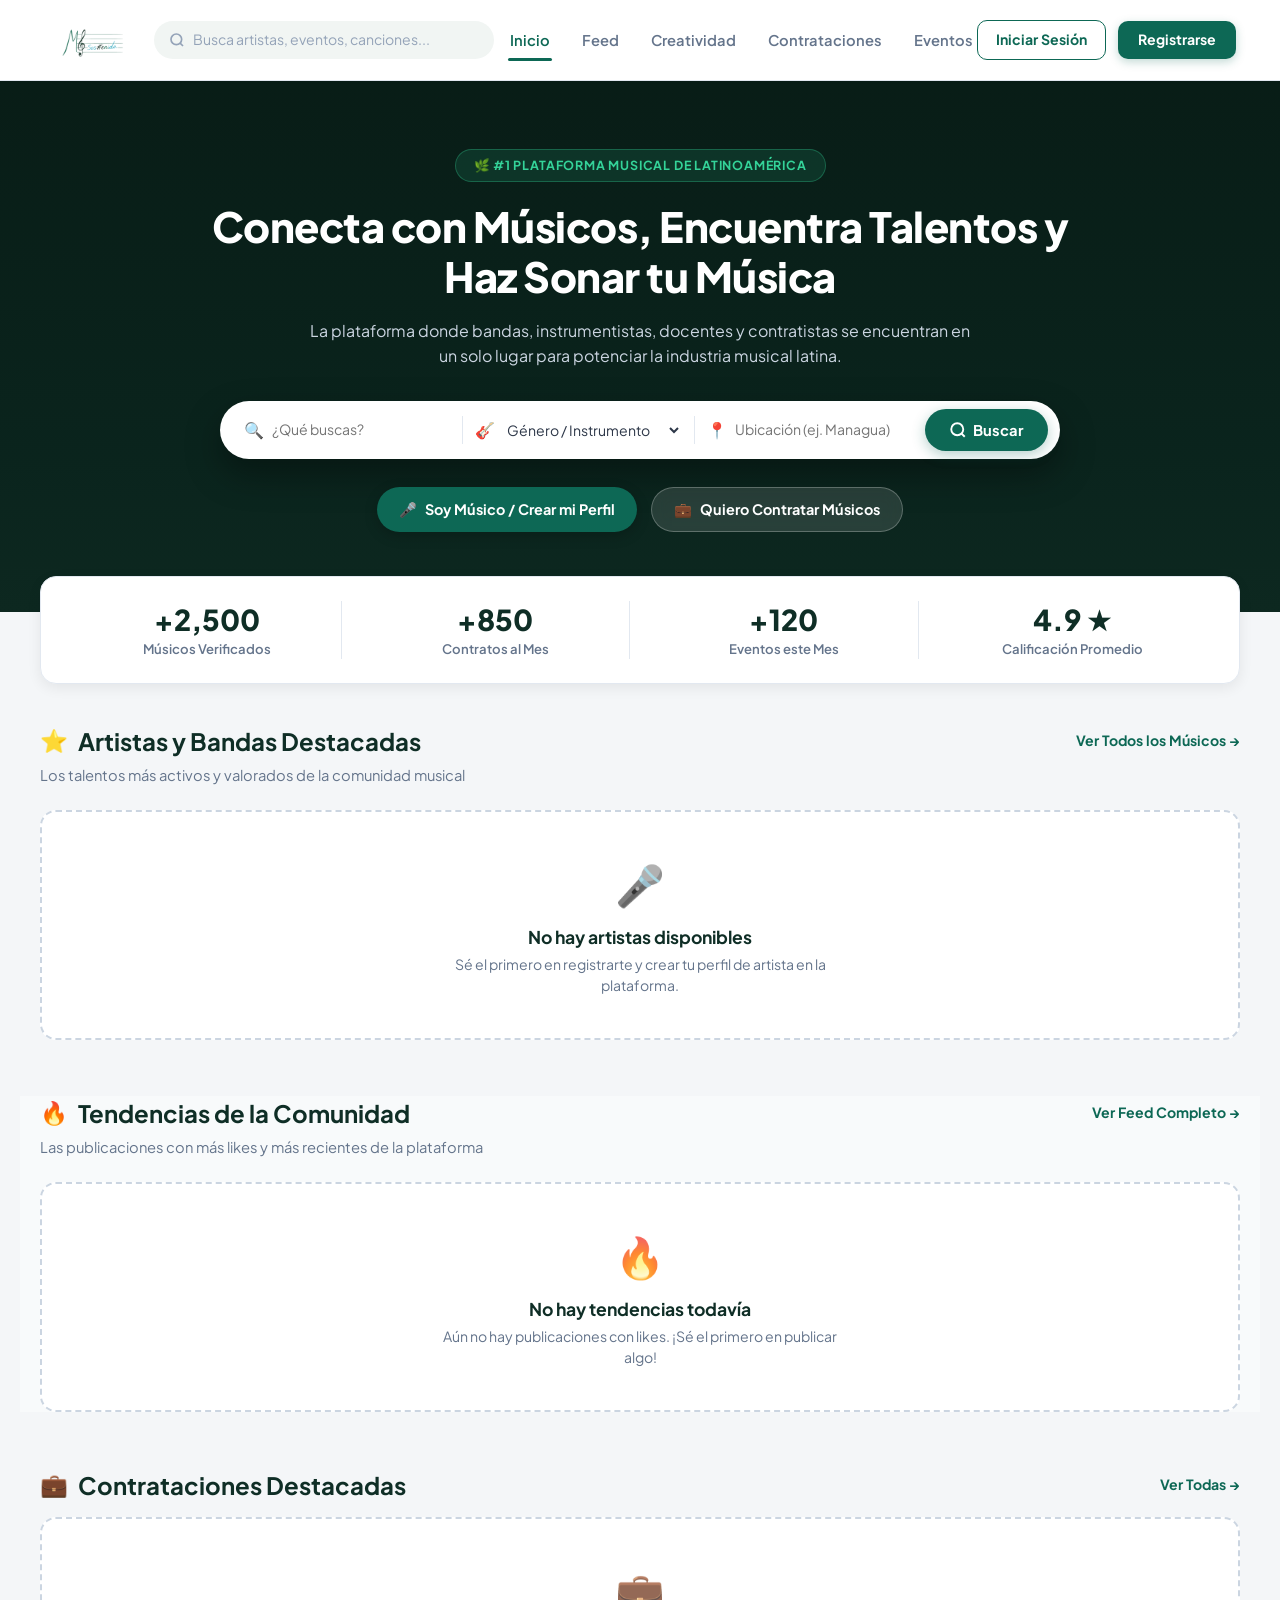
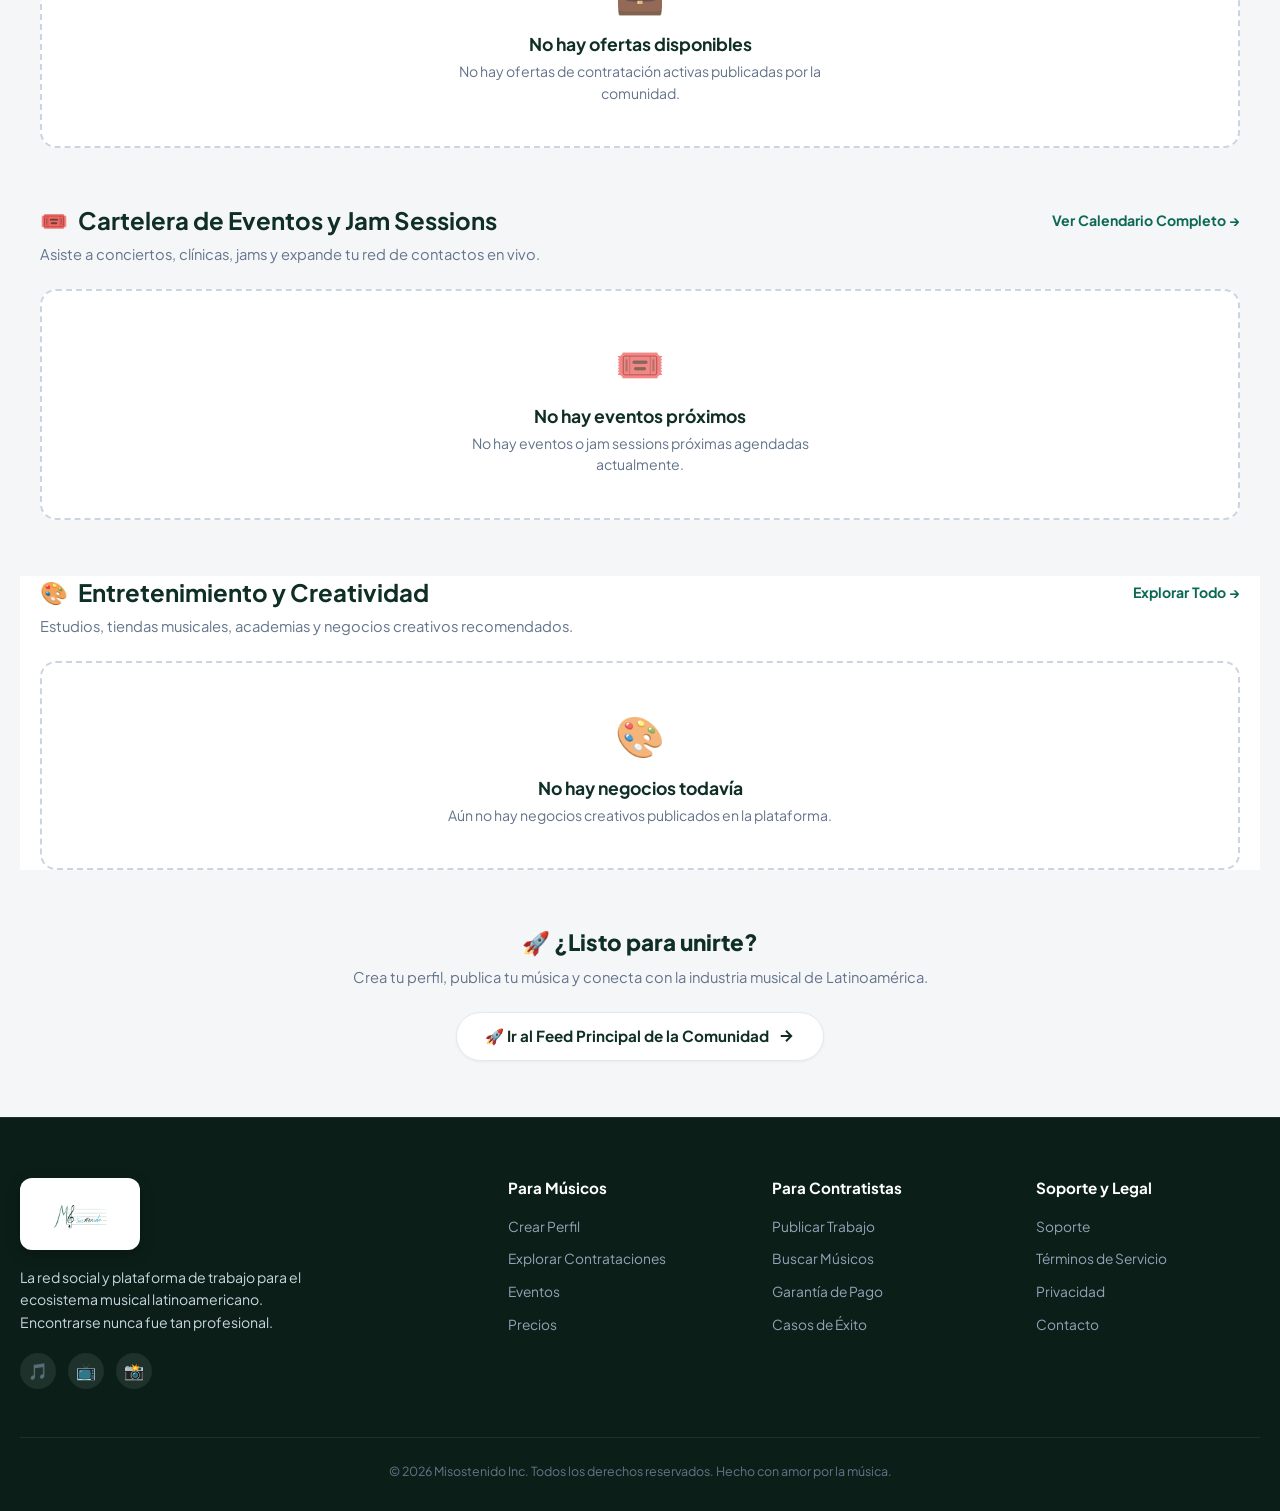
==== commit 79d99d5d: "feat: creacion del modulo de creatividad y el modulo de perfil y correcciones de detalles" ====
--- a/Misostenido-Frontend/index.html
+++ b/Misostenido-Frontend/index.html
@@ -12,17 +12,21 @@
     <link href="https://fonts.googleapis.com/css2?family=Plus+Jakarta+Sans:ital,wght@0,400;0,500;0,600;0,700;0,800;1,400;1,600&family=Playfair+Display:ital,wght@1,400;1,600;1,700;1,800&family=Dancing+Script:wght@600;700&family=Caveat:wght@600;700&display=swap" rel="stylesheet">
 
     <!-- Estilos Base & Sistema de Diseño -->
-    <link rel="stylesheet" href="src/styles/base/reset.css" />
-    <link rel="stylesheet" href="src/styles/base/variables.css" />
-    <link rel="stylesheet" href="src/styles/base/global.css" />
+    <link rel="stylesheet" href="src/styles/base/reset.css?v=5" />
+    <link rel="stylesheet" href="src/styles/base/variables.css?v=5" />
+    <link rel="stylesheet" href="src/styles/base/global.css?v=5" />
 
     <!-- Estilos de Componentes -->
-    <link rel="stylesheet" href="src/components/navbar/navbar.css" />
-    <link rel="stylesheet" href="src/styles/components/footer.css" />
-    <link rel="stylesheet" href="src/components/modal/modal.css" />
-    <link rel="stylesheet" href="src/styles/components/auth.css" />
-    <link rel="stylesheet" href="src/styles/components/home.css" />
-    <link rel="stylesheet" href="src/styles/components/feed.css" />
+    <link rel="stylesheet" href="src/components/navbar/navbar.css?v=5" />
+    <link rel="stylesheet" href="src/styles/components/footer.css?v=5" />
+    <link rel="stylesheet" href="src/components/modal/modal.css?v=5" />
+    <link rel="stylesheet" href="src/styles/components/auth.css?v=5" />
+    <link rel="stylesheet" href="src/styles/components/home.css?v=5" />
+    <link rel="stylesheet" href="src/styles/components/feed.css?v=5" />
+    <link rel="stylesheet" href="src/styles/components/contrataciones.css?v=5" />
+    <link rel="stylesheet" href="src/styles/components/eventos.css?v=5" />
+    <link rel="stylesheet" href="src/styles/components/creatividad.css?v=5" />
+    <link rel="stylesheet" href="src/styles/components/perfil.css?v=5" />
   </head>
   <body>
     <!-- Contenedor Principal SPA -->
--- a/Misostenido-Frontend/src/components/navbar/navbar.css
+++ b/Misostenido-Frontend/src/components/navbar/navbar.css
@@ -318,3 +318,43 @@
 }
 
 .navbar-search-input::placeholder { color: #94a3b8; }
+
+/* ─── WRAPPER DE BÚSQUEDA CON DROPDOWN ─── */
+.navbar-search-wrapper {
+  position: relative;
+  flex: 1;
+  max-width: 340px;
+  margin: 0 12px;
+}
+
+/* Sobrescribir el ancho fijo cuando está en wrapper */
+.navbar-search-wrapper .navbar-search-bar {
+  width: 100%;
+  transition: border-color 0.2s, box-shadow 0.2s;
+}
+.navbar-search-wrapper .navbar-search-bar:focus-within {
+  width: 100%;
+}
+
+.navbar-search-clear {
+  background: none; border: none; cursor: pointer;
+  color: #94a3b8; display: flex; align-items: center;
+  justify-content: center; font-size: 0.9rem; padding: 0;
+  line-height: 1; flex-shrink: 0;
+  transition: color 0.2s;
+}
+.navbar-search-clear:hover { color: #dc2626; }
+
+.navbar-search-results {
+  position: absolute;
+  top: calc(100% + 8px);
+  left: 0; right: 0;
+  background: #fff;
+  border: 1px solid #e2e8f0;
+  border-radius: 14px;
+  box-shadow: 0 20px 50px rgba(0,0,0,0.15);
+  z-index: 9999;
+  max-height: 440px;
+  overflow-y: auto;
+  padding: 8px 0;
+}
--- a/Misostenido-Frontend/src/styles/components/auth.css
+++ b/Misostenido-Frontend/src/styles/components/auth.css
@@ -22,7 +22,7 @@
    PANEL IZQUIERDO — Imagen + overlay oscuro + contenido
    ===================================================== */
 .auth-hero-panel {
-  flex: 1.05;
+  flex: 1;
   position: relative;
   background-size: cover;
   background-position: center;
@@ -372,7 +372,7 @@
    PANEL DERECHO — Fondo menta + tarjeta blanca flotante
    ===================================================== */
 .auth-form-panel {
-  flex: 0.95;
+  flex: 1.08;
   background-color: #c8dcd7;
   background-image:
     radial-gradient(ellipse at 80% 10%, rgba(13, 104, 85, 0.13) 0%, transparent 50%),
@@ -381,61 +381,62 @@
   flex-direction: column;
   align-items: center;
   justify-content: center;
-  padding: 16px 20px;
+  padding: 12px 24px;
   overflow-y: auto;
 }
 
 /* ===== TARJETA FLOTANTE BLANCA ===== */
 .auth-card {
   width: 100%;
-  max-width: 440px;
+  max-width: 460px;
   background: #ffffff;
   border-radius: 18px;
-  padding: 24px 28px 20px;
+  padding: 18px 26px 16px;
   box-shadow:
     0 2px 6px rgba(0, 0, 0, 0.04),
     0 12px 32px rgba(10, 34, 27, 0.10);
+  box-sizing: border-box;
 }
 
 .auth-card-header {
-  margin-bottom: 14px;
+  margin-bottom: 10px;
 }
 
 /* Logo oficial en tarjeta */
 .auth-brand-logo-wrap {
-  margin-bottom: 8px;
+  margin-bottom: 4px;
   display: inline-block;
 }
 
 .auth-logo-img {
-  height: 52px;
+  height: 42px;
   width: auto;
   object-fit: contain;
 }
 
 .header-icon-pill {
-  width: 32px;
-  height: 32px;
+  width: 30px;
+  height: 30px;
   background: #e6f4f1;
   color: #0d6855;
   border-radius: 8px;
   display: flex;
   align-items: center;
   justify-content: center;
-  font-size: 16px;
-  margin-bottom: 14px;
+  font-size: 15px;
+  margin-bottom: 10px;
 }
 
 .auth-card-title {
-  font-size: 1.55rem;
+  font-size: 1.45rem;
   font-weight: 800;
   color: #0f2e26;
-  margin: 0 0 3px 0;
+  margin: 0 0 2px 0;
   letter-spacing: -0.4px;
 }
 
 .auth-card-subtitle {
-  font-size: 0.82rem;
+  font-size: 0.8rem;
   color: #64748b;
   margin: 0;
 }
@@ -444,7 +445,7 @@
 .auth-form {
   display: flex;
   flex-direction: column;
-  gap: 12px;
+  gap: 9px;
 }
 
 /* Alerta de error */
@@ -453,20 +454,20 @@
   color: #b91c1c;
   border: 1px solid #fecaca;
   border-left: 4px solid #ef4444;
-  padding: 10px 14px;
+  padding: 8px 12px;
   border-radius: 8px;
-  font-size: 0.85rem;
-  line-height: 1.4;
+  font-size: 0.82rem;
+  line-height: 1.35;
 }
 
 .form-group {
   display: flex;
   flex-direction: column;
-  gap: 7px;
+  gap: 4px;
 }
 
 .form-label {
-  font-size: 0.83rem;
+  font-size: 0.79rem;
   font-weight: 700;
   color: #1e293b;
   letter-spacing: 0.1px;
@@ -502,25 +503,46 @@
   border-radius: 10px 0 0 10px;
 }
 
-.input-icon {
+.input-wrapper .input-icon {
   position: absolute;
-  left: 14px;
+  left: 15px;
+  top: 50%;
+  transform: translateY(-50%);
+  width: 18px;
+  height: 18px;
   color: #64748b;
   display: flex;
   align-items: center;
+  justify-content: center;
   pointer-events: none;
-  z-index: 1;
-}
-
+  z-index: 5;
+}
+
+.input-wrapper .input-icon svg {
+  width: 17px;
+  height: 17px;
+  display: block;
+}
+
+.input-wrapper .form-control,
+.input-wrapper input,
+.auth-form input.form-control,
 .form-control {
-  width: 100%;
-  background: transparent;
-  border: none;
-  outline: none;
-  padding: 12px 42px 12px 44px;
-  font-size: 0.93rem;
-  color: #1e293b;
-  font-family: inherit;
+  width: 100% !important;
+  min-height: 42px !important;
+  height: 42px !important;
+  background: transparent !important;
+  border: none !important;
+  outline: none !important;
+  padding-left: 48px !important;
+  padding-right: 44px !important;
+  padding-top: 10px !important;
+  padding-bottom: 10px !important;
+  font-size: 0.91rem !important;
+  line-height: normal !important;
+  color: #1e293b !important;
+  font-family: inherit !important;
+  box-sizing: border-box !important;
 }
 
 /* Placeholder desaparece al hacer focus */
@@ -545,17 +567,27 @@
 /* Botón ojo (toggle contraseña) */
 .btn-toggle-password {
   position: absolute;
-  right: 12px;
+  right: 14px;
+  top: 50%;
+  transform: translateY(-50%);
+  width: 28px;
+  height: 28px;
   background: transparent;
   border: none;
   color: #94a3b8;
   display: flex;
   align-items: center;
   justify-content: center;
-  padding: 4px;
+  padding: 0;
   cursor: pointer;
   transition: color 0.2s;
-  z-index: 1;
+  z-index: 2;
+}
+
+.btn-toggle-password svg {
+  width: 18px;
+  height: 18px;
+  display: block;
 }
 
 .btn-toggle-password:hover {
@@ -567,7 +599,7 @@
   display: flex;
   align-items: center;
   justify-content: space-between;
-  font-size: 0.84rem;
+  font-size: 0.82rem;
   margin-top: -2px;
 }
 
@@ -582,8 +614,8 @@
 }
 
 .checkbox-label input[type="checkbox"] {
-  width: 16px;
-  height: 16px;
+  width: 15px;
+  height: 15px;
   accent-color: #0d6855;
   cursor: pointer;
 }
@@ -591,7 +623,7 @@
 .link-forgot {
   color: #0d6855;
   font-weight: 600;
-  font-size: 0.84rem;
+  font-size: 0.82rem;
   text-decoration: none;
 }
 
@@ -606,8 +638,8 @@
   color: #ffffff;
   border: none;
   border-radius: 10px;
-  padding: 14px 20px;
-  font-size: 0.97rem;
+  padding: 11px 18px;
+  font-size: 0.92rem;
   font-weight: 700;
   display: flex;
   align-items: center;
@@ -639,7 +671,7 @@
   display: flex;
   align-items: center;
   gap: 12px;
-  margin: 4px 0;
+  margin: 2px 0;
 }
 
 .auth-divider::before,
@@ -651,7 +683,7 @@
 }
 
 .auth-divider span {
-  font-size: 0.68rem;
+  font-size: 0.66rem;
   font-weight: 700;
   letter-spacing: 0.8px;
   color: #94a3b8;
@@ -668,8 +700,8 @@
   background: #ffffff;
   border: 1.5px solid #e2e8f0;
   border-radius: 10px;
-  padding: 12px 20px;
-  font-size: 0.9rem;
+  padding: 9px 16px;
+  font-size: 0.86rem;
   font-weight: 600;
   color: #334155;
   cursor: pointer;
@@ -684,9 +716,9 @@
 /* Footer de la tarjeta */
 .auth-footer-link {
   text-align: center;
-  font-size: 0.86rem;
+  font-size: 0.82rem;
   color: #64748b;
-  margin-top: 2px;
+  margin-top: 1px;
 }
 
 .link-highlight {
@@ -700,24 +732,24 @@
 }
 
 .auth-sub-link {
-  font-size: 0.76rem;
+  font-size: 0.73rem;
   color: #0d6855;
-  margin-top: 4px;
+  margin-top: 2px;
 }
 
 /* Copyright debajo de la tarjeta */
 .auth-copyright {
   text-align: center;
-  font-size: 0.75rem;
+  font-size: 0.72rem;
   color: #4a6e63;
-  margin-top: 20px;
+  margin-top: 8px;
 }
 
 /* ===== Selector de perfil (Register) ===== */
 .profile-type-selector {
   display: flex;
   background: #f1f5f9;
-  padding: 4px;
+  padding: 3px;
   border-radius: 10px;
   gap: 4px;
 }
@@ -726,9 +758,9 @@
   flex: 1;
   background: transparent;
   color: #64748b;
-  font-size: 0.79rem;
+  font-size: 0.76rem;
   font-weight: 600;
-  padding: 9px 4px;
+  padding: 7px 4px;
   border-radius: 7px;
   border: none;
   cursor: pointer;
--- a/Misostenido-Frontend/src/styles/components/home.css
+++ b/Misostenido-Frontend/src/styles/components/home.css
@@ -388,137 +388,223 @@
 /* ================= CONTRATACIONES ================= */
 .gigs-grid {
   display: grid;
-  grid-template-columns: repeat(3, 1fr);
+  grid-template-columns: repeat(auto-fit, minmax(260px, 1fr));
   gap: 20px;
 }
 
 .gig-card {
   background: #ffffff;
-  border: 1px solid var(--color-border);
-  border-radius: var(--radius-lg);
-  padding: 24px;
-  box-shadow: var(--shadow-sm);
+  border: 1px solid var(--color-border, #e5e7eb);
+  border-radius: var(--radius-lg, 16px);
+  overflow: hidden;
+  box-shadow: 0 2px 8px rgba(0,0,0,0.05);
   display: flex;
   flex-direction: column;
+  transition: transform 0.22s ease, box-shadow 0.22s ease;
+}
+
+.gig-card:hover {
+  transform: translateY(-4px);
+  box-shadow: 0 14px 32px rgba(0,0,0,0.12);
+}
+
+.gig-media-wrap {
+  position: relative;
+  width: 100%;
+  height: 150px;
+  overflow: hidden;
+  background: #0f2e26;
+}
+
+.gig-cover-img {
+  width: 100%;
+  height: 100%;
+  object-fit: cover;
+  transition: transform 0.3s ease;
+}
+
+.gig-card:hover .gig-cover-img {
+  transform: scale(1.05);
+}
+
+.gig-media-placeholder {
+  position: relative;
+  width: 100%;
+  height: 110px;
+  background: linear-gradient(135deg, #0d2820 0%, #0d6855 100%);
+  display: flex;
+  align-items: center;
+  justify-content: center;
+}
+
+.gig-ph-icon {
+  font-size: 2.2rem;
+  opacity: 0.85;
+}
+
+.gig-badge-category {
+  position: absolute;
+  bottom: 8px;
+  left: 10px;
+  background: rgba(0,0,0,0.65);
+  backdrop-filter: blur(4px);
+  color: #fff;
+  font-size: 0.75rem;
+  font-weight: 700;
+  padding: 3px 10px;
+  border-radius: 20px;
+}
+
+.gig-card-body-content {
+  padding: 18px 20px;
+  display: flex;
+  flex-direction: column;
+  flex: 1;
 }
 
 .gig-card-head {
   display: flex;
   align-items: center;
-  gap: 12px;
-  margin-bottom: 14px;
-}
-
-.gig-icon-box {
-  width: 42px;
-  height: 42px;
-  background: #f1f5f9;
-  border-radius: var(--radius-md);
-  display: flex;
-  align-items: center;
-  justify-content: center;
-  font-size: 20px;
+  gap: 10px;
+  margin-bottom: 12px;
+}
+
+.gig-avatar-sm {
+  width: 36px;
+  height: 36px;
+  border-radius: 50%;
+  object-fit: cover;
+  border: 1.5px solid #0d6855;
 }
 
 .gig-org-info h4 {
-  font-size: 0.96rem;
-  color: var(--color-text-title);
+  font-size: 0.95rem;
+  font-weight: 700;
+  color: var(--color-text-title, #0f2e26);
+  margin: 0;
 }
 
 .gig-org-info small {
-  color: var(--color-text-muted);
-  font-size: 0.76rem;
+  color: var(--color-text-muted, #64748b);
+  font-size: 0.78rem;
 }
 
 .gig-title {
-  font-size: 1.05rem;
-  color: var(--color-text-title);
-  line-height: 1.4;
-  margin-bottom: 14px;
+  font-size: 1.02rem;
+  font-weight: 700;
+  color: var(--color-text-title, #0f2e26);
+  line-height: 1.35;
+  margin-bottom: 10px;
 }
 
 .gig-rate-badge {
   background: #ecfdf5;
   color: #047857;
   font-weight: 800;
-  font-size: 0.88rem;
-  padding: 6px 12px;
-  border-radius: var(--radius-md);
+  font-size: 0.86rem;
+  padding: 5px 12px;
+  border-radius: 8px;
   width: fit-content;
   margin-bottom: 14px;
 }
 
-.gig-meta-info {
-  display: flex;
-  flex-direction: column;
-  gap: 6px;
-  font-size: 0.82rem;
-  color: var(--color-text-muted);
-  margin-bottom: 20px;
-}
-
 .btn-gig-apply {
-  background: var(--color-primary);
+  background: var(--color-primary, #0d6855);
+  margin-top: auto;
 }
 
 /* ================= CARTELERA DE EVENTOS ================= */
 .events-grid {
   display: grid;
-  grid-template-columns: repeat(2, 1fr);
-  gap: 24px;
+  grid-template-columns: repeat(auto-fit, minmax(320px, 1fr));
+  gap: 20px;
 }
 
 .event-card {
   background: #ffffff;
-  border: 1px solid var(--color-border);
-  border-radius: var(--radius-lg);
+  border: 1px solid var(--color-border, #e5e7eb);
+  border-radius: var(--radius-lg, 16px);
   overflow: hidden;
   display: flex;
-  box-shadow: var(--shadow-sm);
+  box-shadow: 0 2px 8px rgba(0,0,0,0.05);
+  transition: transform 0.22s ease, box-shadow 0.22s ease;
+}
+
+.event-card:hover {
+  transform: translateY(-4px);
+  box-shadow: 0 14px 32px rgba(0,0,0,0.12);
 }
 
 .event-thumb {
   position: relative;
-  width: 170px;
-  min-height: 150px;
-}
-
-.event-thumb img {
+  width: 160px;
+  min-height: 170px;
+  background: #0f2e26;
+  flex-shrink: 0;
+}
+
+.event-thumb img,
+.event-img-cover {
   width: 100%;
   height: 100%;
   object-fit: cover;
+  transition: transform 0.3s ease;
+}
+
+.event-card:hover .event-img-cover {
+  transform: scale(1.05);
+}
+
+.event-thumb-placeholder {
+  width: 100%;
+  height: 100%;
+  background: linear-gradient(135deg, #0d2820, #0d6855);
+  display: flex;
+  align-items: center;
+  justify-content: center;
+  font-size: 2.5rem;
+}
+
+.event-badge-tipo {
+  display: inline-block;
+  background: rgba(13, 104, 85, 0.1);
+  color: #0d6855;
+  font-size: 0.72rem;
+  font-weight: 700;
+  padding: 2px 8px;
+  border-radius: 12px;
+  margin-bottom: 6px;
+  width: fit-content;
 }
 
 .event-date-box {
   position: absolute;
-  top: 12px;
-  left: 12px;
-  background: #111827;
+  top: 10px;
+  left: 10px;
+  background: rgba(17, 24, 39, 0.88);
+  backdrop-filter: blur(4px);
   color: #ffffff;
-  padding: 6px 10px;
-  border-radius: var(--radius-md);
+  padding: 5px 8px;
+  border-radius: 8px;
   text-align: center;
+  z-index: 2;
 }
 
 .date-month {
   display: block;
-  font-size: 0.7rem;
+  font-size: 0.68rem;
   font-weight: 800;
   color: #f59e0b;
 }
 
 .date-day {
   display: block;
-  font-size: 1.2rem;
+  font-size: 1.15rem;
   font-weight: 800;
 }
 
-.date-box-alt .date-month {
-  color: #34d399;
-}
-
 .event-details {
-  padding: 18px 20px;
+  padding: 16px 18px;
   flex: 1;
   display: flex;
   flex-direction: column;
@@ -527,21 +613,20 @@
 
 .event-title {
   font-size: 1.05rem;
+  font-weight: 700;
+  color: var(--color-text-title, #0f2e26);
   margin-bottom: 4px;
 }
 
 .event-org {
   font-size: 0.8rem;
-  color: var(--color-text-muted);
+  color: var(--color-text-muted, #64748b);
   margin-bottom: 8px;
 }
 
 .event-meta {
-  font-size: 0.78rem;
-  color: var(--color-text-muted);
-  display: flex;
-  flex-direction: column;
-  gap: 3px;
+  font-size: 0.8rem;
+  color: var(--color-text-muted, #64748b);
   margin-bottom: 12px;
 }
 
@@ -666,7 +751,7 @@
   color: var(--color-primary);
 }
 
-/* Responsividad */
+/* Responsividad base */
 @media (max-width: 1024px) {
   .artists-grid { grid-template-columns: repeat(2, 1fr); }
   .gigs-grid { grid-template-columns: 1fr; }
@@ -674,3 +759,487 @@
   .community-grid { grid-template-columns: 1fr; }
   .stats-container { grid-template-columns: repeat(2, 1fr); }
 }
+
+/* ================= CLICKABLE CARDS ================= */
+.clickable-card {
+  cursor: pointer;
+  transition: transform 0.2s ease, box-shadow 0.2s ease;
+}
+.clickable-card:hover {
+  transform: translateY(-4px);
+  box-shadow: 0 12px 32px rgba(0,0,0,0.15);
+}
+
+/* ================= TENDENCIAS GRID ================= */
+.tendencias-section { background: var(--color-surface, #f8fafb); }
+
+.tendencias-grid {
+  display: grid;
+  grid-template-columns: repeat(3, 1fr);
+  gap: 20px;
+  margin-top: 20px;
+}
+
+.tendencia-card {
+  background: #fff;
+  border-radius: 14px;
+  overflow: hidden;
+  border: 1px solid var(--color-border, #e5e7eb);
+  box-shadow: 0 2px 8px rgba(0,0,0,0.06);
+  transition: transform 0.22s ease, box-shadow 0.22s ease;
+}
+.tendencia-card:hover {
+  transform: translateY(-5px);
+  box-shadow: 0 16px 36px rgba(0,0,0,0.14);
+}
+
+.tendencia-media-wrap {
+  position: relative;
+  width: 100%;
+  aspect-ratio: 16/9;
+  overflow: hidden;
+  background: #1a2f27;
+  display: flex;
+  align-items: center;
+  justify-content: center;
+}
+.tendencia-img {
+  width: 100%;
+  height: 100%;
+  object-fit: cover;
+  transition: transform 0.3s ease;
+}
+.tendencia-card:hover .tendencia-img {
+  transform: scale(1.04);
+}
+.tendencia-overlay {
+  position: absolute;
+  bottom: 8px;
+  right: 10px;
+}
+.tendencia-likes-badge {
+  background: rgba(0,0,0,0.65);
+  color: #fff;
+  font-size: 0.78rem;
+  font-weight: 700;
+  padding: 3px 10px;
+  border-radius: 20px;
+}
+.tendencia-video-thumb { background: linear-gradient(135deg, #1a1a2e, #16213e); }
+.tendencia-audio-thumb { background: linear-gradient(135deg, #0d2820, #0d6855); }
+.tendencia-text-thumb  { background: linear-gradient(135deg, #1a2f27, #0d2820); padding: 16px; }
+.tendencia-play-icon   { font-size: 2.5rem; }
+.tendencia-tipo-badge  {
+  position: absolute; bottom: 8px; left: 10px;
+  background: rgba(255,255,255,0.15); color: #fff;
+  font-size: 0.75rem; padding: 3px 10px; border-radius: 20px;
+}
+.tendencia-text-preview {
+  color: rgba(255,255,255,0.8);
+  font-size: 0.85rem;
+  font-style: italic;
+  line-height: 1.5;
+}
+
+.tendencia-info { padding: 14px 16px; }
+.tendencia-author-row {
+  display: flex;
+  align-items: center;
+  gap: 8px;
+  margin-bottom: 8px;
+}
+.tendencia-avatar {
+  width: 28px; height: 28px;
+  border-radius: 50%;
+  object-fit: cover;
+}
+.tendencia-author {
+  font-size: 0.85rem;
+  font-weight: 700;
+  color: var(--color-text-title, #0d2820);
+}
+.tendencia-text {
+  font-size: 0.83rem;
+  color: var(--color-text-secondary, #6b7280);
+  margin-bottom: 10px;
+  line-height: 1.4;
+}
+.tendencia-footer {
+  display: flex;
+  align-items: center;
+  gap: 12px;
+  font-size: 0.8rem;
+  color: var(--color-text-secondary, #6b7280);
+}
+.tendencia-cta {
+  margin-left: auto;
+  color: var(--color-primary, #0d6855);
+  font-weight: 700;
+  font-size: 0.8rem;
+}
+
+/* ================= ENTRETENIMIENTO GRID ================= */
+.entretenimiento-section { background: #fff; }
+
+.entretenimiento-grid {
+  display: grid;
+  grid-template-columns: repeat(3, 1fr);
+  gap: 20px;
+  margin-top: 20px;
+}
+.entretenimiento-card {
+  background: var(--color-surface, #f8fafb);
+  border-radius: 14px;
+  overflow: hidden;
+  border: 1px solid var(--color-border, #e5e7eb);
+  box-shadow: 0 2px 8px rgba(0,0,0,0.05);
+  transition: transform 0.22s, box-shadow 0.22s;
+}
+.entretenimiento-card:hover {
+  transform: translateY(-5px);
+  box-shadow: 0 14px 32px rgba(0,0,0,0.12);
+}
+.entretenimiento-img {
+  width: 100%;
+  height: 160px;
+  object-fit: cover;
+}
+.entretenimiento-img-placeholder {
+  width: 100%;
+  height: 160px;
+  display: flex;
+  align-items: center;
+  justify-content: center;
+  font-size: 3rem;
+  background: linear-gradient(135deg, #0d2820, #0d6855);
+  color: rgba(255,255,255,0.6);
+}
+.entretenimiento-info { padding: 14px 16px; }
+.entretenimiento-categoria {
+  display: inline-block;
+  background: rgba(13, 104, 85, 0.1);
+  color: #0d6855;
+  font-size: 0.72rem;
+  font-weight: 700;
+  padding: 2px 10px;
+  border-radius: 20px;
+  margin-bottom: 6px;
+  text-transform: uppercase;
+  letter-spacing: 0.5px;
+}
+.entretenimiento-nombre {
+  font-size: 1rem;
+  font-weight: 700;
+  color: var(--color-text-title, #0d2820);
+  margin-bottom: 4px;
+}
+.entretenimiento-ciudad {
+  font-size: 0.8rem;
+  color: var(--color-text-secondary, #6b7280);
+  margin-bottom: 6px;
+}
+.entretenimiento-desc {
+  font-size: 0.8rem;
+  color: var(--color-text-secondary, #6b7280);
+  line-height: 1.4;
+}
+
+/* ================= EVENTO THUMB PLACEHOLDER ================= */
+.event-thumb-placeholder {
+  width: 100%;
+  height: 100%;
+  display: flex;
+  align-items: center;
+  justify-content: center;
+  font-size: 2.5rem;
+  background: linear-gradient(135deg, #0d2820, #0d6855);
+}
+
+/* ================= DETALLE PAGE ================= */
+.detalle-page { min-height: 100vh; padding: 32px 20px; }
+.detalle-loading {
+  display: flex; flex-direction: column; align-items: center;
+  justify-content: center; min-height: 60vh; gap: 16px;
+  color: var(--color-text-secondary, #6b7280);
+}
+.spinner-ring {
+  width: 48px; height: 48px;
+  border: 4px solid rgba(13,104,85,0.15);
+  border-top-color: #0d6855;
+  border-radius: 50%;
+  animation: spin 0.8s linear infinite;
+}
+@keyframes spin { to { transform: rotate(360deg); } }
+
+.detalle-container { max-width: 760px; margin: 0 auto; }
+.btn-detalle-back {
+  background: none; border: 1.5px solid var(--color-border, #e5e7eb);
+  padding: 8px 18px; border-radius: 8px;
+  font-size: 0.9rem; font-weight: 600; cursor: pointer;
+  color: var(--color-text-secondary, #555);
+  margin-bottom: 20px;
+  transition: all 0.2s;
+}
+.btn-detalle-back:hover { border-color: #0d6855; color: #0d6855; }
+
+.detalle-card {
+  background: #fff;
+  border: 1px solid var(--color-border, #e5e7eb);
+  border-radius: 16px;
+  overflow: hidden;
+  box-shadow: 0 4px 24px rgba(0,0,0,0.08);
+}
+.detalle-author-row {
+  display: flex; align-items: center; gap: 14px;
+  padding: 20px 24px 0;
+}
+.detalle-avatar {
+  width: 48px; height: 48px;
+  border-radius: 50%; object-fit: cover;
+}
+.detalle-author-name {
+  font-size: 1.05rem; font-weight: 700;
+  color: var(--color-text-title, #0d2820); margin: 0;
+}
+.detalle-date { color: var(--color-text-secondary, #6b7280); font-size: 0.82rem; }
+
+.detalle-text {
+  padding: 16px 24px;
+  font-size: 1rem; line-height: 1.6;
+  color: var(--color-text, #333);
+}
+.detalle-media-grid {
+  display: flex; flex-direction: column; gap: 8px;
+  overflow: hidden;
+}
+.detalle-media-img {
+  width: 100%; max-height: 500px;
+  object-fit: contain; background: #000;
+}
+.detalle-video-wrap { position: relative; padding-top: 56.25%; }
+.detalle-iframe {
+  position: absolute; inset: 0; width: 100%; height: 100%; border: none;
+}
+.detalle-video { width: 100%; }
+.detalle-audio { width: 100%; padding: 12px 24px; }
+
+.detalle-stats {
+  display: flex; align-items: center; gap: 16px;
+  padding: 12px 24px;
+  border-top: 1px solid var(--color-border, #e5e7eb);
+}
+.detalle-stat-item { font-size: 0.88rem; color: var(--color-text-secondary, #6b7280); }
+.btn-detalle-like {
+  margin-left: auto;
+  background: none; border: 1.5px solid #e5e7eb;
+  padding: 6px 16px; border-radius: 20px;
+  font-size: 0.85rem; cursor: pointer; font-weight: 600;
+  transition: all 0.2s;
+}
+.btn-detalle-like:hover, .btn-detalle-like.liked {
+  background: #fee2e2; border-color: #f87171; color: #dc2626;
+}
+
+.detalle-comments { padding: 20px 24px; }
+.detalle-comments h3 {
+  font-size: 1rem; font-weight: 700; margin-bottom: 16px;
+  color: var(--color-text-title, #0d2820);
+}
+.detalle-comment {
+  display: flex; gap: 10px; margin-bottom: 14px;
+}
+.detalle-avatar-sm {
+  width: 32px; height: 32px; border-radius: 50%; object-fit: cover; flex-shrink: 0;
+}
+.comment-bubble {
+  background: var(--color-surface, #f8fafb);
+  border-radius: 10px; padding: 10px 14px; flex: 1;
+}
+.comment-bubble strong { font-size: 0.85rem; }
+.comment-bubble p { margin: 4px 0; font-size: 0.88rem; }
+.comment-bubble small { color: var(--color-text-secondary, #9ca3af); font-size: 0.75rem; }
+.no-comments { color: var(--color-text-secondary, #9ca3af); font-size: 0.88rem; font-style: italic; }
+
+.detalle-comment-form {
+  display: flex; gap: 10px; margin-top: 16px;
+}
+.comment-input-wrap { flex: 1; display: flex; flex-direction: column; gap: 8px; }
+.detalle-comment-input {
+  border: 1.5px solid var(--color-border, #e5e7eb);
+  border-radius: 10px; padding: 10px 14px;
+  font-size: 0.9rem; resize: none; width: 100%;
+  font-family: inherit;
+  transition: border-color 0.2s;
+}
+.detalle-comment-input:focus { border-color: #0d6855; outline: none; }
+.btn-submit-comment {
+  align-self: flex-end;
+  background: #0d6855; color: #fff;
+  border: none; padding: 8px 18px; border-radius: 8px;
+  font-size: 0.85rem; font-weight: 700; cursor: pointer;
+  transition: background 0.2s;
+}
+.btn-submit-comment:hover { background: #0a5246; }
+
+.detalle-login-hint { font-size: 0.88rem; color: var(--color-text-secondary); }
+.detalle-login-hint a { color: #0d6855; font-weight: 700; }
+
+.detalle-evento-header { padding: 20px 24px; }
+.detalle-tipo-badge {
+  display: inline-block; background: rgba(13,104,85,0.1);
+  color: #0d6855; font-size: 0.78rem; font-weight: 700;
+  padding: 4px 12px; border-radius: 20px; margin-bottom: 12px;
+}
+.detalle-title {
+  font-size: 1.5rem; font-weight: 800;
+  color: var(--color-text-title, #0d2820); margin: 0 0 8px;
+}
+.detalle-evento-meta {
+  font-size: 0.9rem; color: var(--color-text-secondary, #6b7280);
+  margin: 4px 0;
+}
+.detalle-descripcion {
+  padding: 0 24px 20px;
+  font-size: 0.95rem; line-height: 1.7; color: var(--color-text, #333);
+}
+.detalle-info-box {
+  margin: 0 24px 20px;
+  background: var(--color-surface, #f8fafb);
+  border: 1px solid var(--color-border, #e5e7eb);
+  border-radius: 10px; padding: 14px 18px;
+}
+.detalle-info-box h4 { font-size: 0.9rem; font-weight: 700; margin-bottom: 8px; }
+.btn-detalle-action {
+  display: block; margin: 0 24px 24px;
+  background: #0d6855; color: #fff;
+  border: none; padding: 12px 28px; border-radius: 10px;
+  font-size: 0.95rem; font-weight: 700; cursor: pointer;
+  transition: background 0.2s;
+}
+.btn-detalle-action:hover { background: #0a5246; }
+
+.detalle-negocio-avatar {
+  width: 120px; height: 120px; border-radius: 50%;
+  object-fit: cover; margin: 24px auto 0; display: block;
+  border: 3px solid #0d6855;
+}
+
+.detalle-error {
+  display: flex; flex-direction: column; align-items: center;
+  gap: 16px; padding: 60px 20px; text-align: center;
+}
+.detalle-error span { font-size: 3rem; }
+.detalle-error h2 { font-size: 1.2rem; color: var(--color-text-secondary, #555); }
+
+.detalle-hero-media { max-height: 400px; }
+
+/* ================= NAVBAR SEARCH DROPDOWN ================= */
+.navbar-search-wrapper { position: relative; flex: 1; max-width: 340px; }
+
+.navbar-search-bar {
+  display: flex; align-items: center; gap: 8px;
+  background: var(--color-surface, #f1f5f3);
+  border: 1.5px solid transparent;
+  border-radius: 24px; padding: 7px 14px;
+  transition: border-color 0.2s, box-shadow 0.2s;
+}
+.navbar-search-bar:focus-within {
+  border-color: #0d6855;
+  box-shadow: 0 0 0 3px rgba(13,104,85,0.1);
+  background: #fff;
+}
+.navbar-search-input {
+  border: none; background: none; outline: none;
+  font-size: 0.88rem; color: var(--color-text, #333);
+  width: 100%; min-width: 0;
+}
+.navbar-search-clear {
+  background: none; border: none; cursor: pointer;
+  color: var(--color-text-secondary, #9ca3af);
+  display: flex; align-items: center; justify-content: center;
+  font-size: 0.9rem; padding: 0; line-height: 1;
+  transition: color 0.2s;
+}
+.navbar-search-clear:hover { color: #dc2626; }
+
+.navbar-search-results {
+  position: absolute;
+  top: calc(100% + 8px);
+  left: 0; right: 0;
+  background: #fff;
+  border: 1px solid var(--color-border, #e5e7eb);
+  border-radius: 14px;
+  box-shadow: 0 16px 48px rgba(0,0,0,0.14);
+  z-index: 9999;
+  max-height: 420px;
+  overflow-y: auto;
+  padding: 8px 0;
+}
+
+.search-loading, .search-no-results {
+  padding: 14px 16px;
+  font-size: 0.88rem;
+  color: var(--color-text-secondary, #6b7280);
+  text-align: center;
+}
+.search-group-title {
+  padding: 8px 16px 4px;
+  font-size: 0.73rem; font-weight: 800;
+  letter-spacing: 0.6px; text-transform: uppercase;
+  color: var(--color-text-secondary, #9ca3af);
+}
+.search-result-item {
+  display: flex; align-items: center; gap: 10px;
+  padding: 9px 16px;
+  cursor: pointer;
+  transition: background 0.15s;
+}
+.search-result-item:hover { background: var(--color-surface, #f8fafb); }
+.search-result-avatar {
+  width: 36px; height: 36px; border-radius: 50%;
+  object-fit: cover; flex-shrink: 0;
+}
+.search-result-thumb {
+  width: 44px; height: 36px; border-radius: 6px;
+  object-fit: cover; flex-shrink: 0;
+}
+.search-result-icon {
+  width: 36px; height: 36px;
+  display: flex; align-items: center; justify-content: center;
+  font-size: 1.2rem;
+  background: var(--color-surface, #f1f5f3);
+  border-radius: 8px; flex-shrink: 0;
+}
+.search-result-info {
+  display: flex; flex-direction: column; min-width: 0;
+}
+.search-result-title {
+  font-size: 0.88rem; font-weight: 700;
+  color: var(--color-text-title, #0d2820);
+  white-space: nowrap; overflow: hidden; text-overflow: ellipsis;
+}
+.search-result-sub {
+  font-size: 0.76rem; color: var(--color-text-secondary, #9ca3af);
+  white-space: nowrap; overflow: hidden; text-overflow: ellipsis;
+}
+.search-view-all {
+  text-align: center; padding: 10px 16px;
+  font-size: 0.83rem; font-weight: 700;
+  color: #0d6855; cursor: pointer;
+  border-top: 1px solid var(--color-border, #e5e7eb);
+  margin-top: 4px;
+  transition: background 0.15s;
+}
+.search-view-all:hover { background: rgba(13,104,85,0.05); }
+
+/* Responsividad nuevas secciones */
+@media (max-width: 1024px) {
+  .tendencias-grid { grid-template-columns: repeat(2, 1fr); }
+  .entretenimiento-grid { grid-template-columns: repeat(2, 1fr); }
+}
+@media (max-width: 600px) {
+  .tendencias-grid { grid-template-columns: 1fr; }
+  .entretenimiento-grid { grid-template-columns: 1fr; }
+  .navbar-search-wrapper { max-width: 180px; }
+  .detalle-title { font-size: 1.2rem; }
+}
--- a/Misostenido-Frontend/src/styles/components/feed.css
+++ b/Misostenido-Frontend/src/styles/components/feed.css
@@ -7,7 +7,7 @@
 .feed-page {
   background: #f4f6f8;
   min-height: 100vh;
-  padding-top: 80px;
+  padding-top: 0;
 }
 
 .feed-layout {
@@ -41,6 +41,32 @@
   height: 68px;
   background: linear-gradient(135deg, #0d6855 0%, #1a9974 50%, #0a4f3f 100%);
   position: relative;
+  background-size: cover;
+  background-position: center;
+}
+
+.btn-change-profile-banner {
+  position: absolute;
+  top: 6px;
+  right: 6px;
+  background: rgba(0, 0, 0, 0.4);
+  color: #ffffff;
+  border: 1px solid rgba(255, 255, 255, 0.4);
+  border-radius: 50%;
+  width: 26px;
+  height: 26px;
+  font-size: 0.75rem;
+  display: flex;
+  align-items: center;
+  justify-content: center;
+  cursor: pointer;
+  backdrop-filter: blur(4px);
+  transition: transform 0.15s, background 0.15s;
+}
+
+.btn-change-profile-banner:hover {
+  transform: scale(1.1);
+  background: rgba(13, 104, 85, 0.85);
 }
 
 .profile-info {
@@ -2147,49 +2173,116 @@
 }
 
 /* ─── POST AUDIO PLAYER NATIVO ─── */
-.post-audio-card {
-  background: linear-gradient(135deg, #10221c 0%, #0d6855 100%);
-  border-radius: 12px;
-  padding: 16px 20px;
-  display: flex;
-  align-items: center;
-  gap: 16px;
+/* ─── POST AUDIO PLAYER ESTILO WHATSAPP ─── */
+.post-audio-whatsapp-card {
+  background: linear-gradient(135deg, #0d6855 0%, #064e3b 100%);
+  border-radius: 16px;
+  padding: 14px 18px;
+  display: flex;
+  align-items: center;
+  gap: 14px;
   color: #ffffff;
-  box-shadow: 0 4px 14px rgba(13, 104, 85, 0.2);
-  margin-top: 6px;
-}
-
-.post-audio-icon {
-  width: 46px;
-  height: 46px;
+  box-shadow: 0 4px 16px rgba(13, 104, 85, 0.25);
+  width: 100%;
+  box-sizing: border-box;
+  margin: 6px 0;
+  transition: transform 0.2s, box-shadow 0.2s;
+}
+
+.post-audio-whatsapp-card.playing {
+  box-shadow: 0 6px 22px rgba(13, 104, 85, 0.45);
+}
+
+.wa-audio-play-btn {
+  width: 48px;
+  height: 48px;
   border-radius: 50%;
-  background: rgba(255, 255, 255, 0.15);
+  background: #ffffff;
+  color: #0d6855;
+  border: none;
   display: flex;
   align-items: center;
   justify-content: center;
-  font-size: 1.4rem;
+  cursor: pointer;
   flex-shrink: 0;
-}
-
-.post-audio-body {
+  box-shadow: 0 2px 10px rgba(0,0,0,0.2);
+  transition: transform 0.15s, background 0.15s;
+}
+
+.wa-audio-play-btn:hover {
+  transform: scale(1.06);
+  background: #f8fafc;
+}
+
+.wa-audio-play-btn:active {
+  transform: scale(0.96);
+}
+
+.wa-audio-body {
   flex: 1;
   display: flex;
   flex-direction: column;
-  gap: 6px;
-}
-
-.post-audio-title {
+  gap: 8px;
+  min-width: 0;
+}
+
+.wa-audio-top {
+  display: flex;
+  align-items: center;
+  justify-content: space-between;
+  gap: 8px;
+}
+
+.wa-audio-title {
   font-size: 0.88rem;
   font-weight: 700;
   color: #ffffff;
-}
-
-.post-audio-player-native {
-  width: 100%;
-  height: 34px;
-  border-radius: 8px;
-  outline: none;
-}
-
-
-
+  white-space: nowrap;
+  overflow: hidden;
+  text-overflow: ellipsis;
+  max-width: 220px;
+}
+
+.wa-audio-timer {
+  font-size: 0.75rem;
+  font-weight: 600;
+  color: rgba(255, 255, 255, 0.85);
+  font-family: monospace;
+  flex-shrink: 0;
+}
+
+.wa-audio-seek-container {
+  position: relative;
+  height: 14px;
+  display: flex;
+  align-items: center;
+}
+
+.wa-audio-seek-track {
+  position: absolute;
+  width: 100%;
+  height: 6px;
+  background: rgba(255, 255, 255, 0.25);
+  border-radius: 999px;
+  overflow: hidden;
+}
+
+.wa-audio-seek-fill {
+  height: 100%;
+  background: #22c55e;
+  border-radius: 999px;
+  transition: width 0.1s linear;
+}
+
+.wa-audio-slider {
+  position: absolute;
+  width: 100%;
+  height: 100%;
+  opacity: 0;
+  cursor: pointer;
+  margin: 0;
+  z-index: 2;
+}
+
+
+
--- a/Misostenido-Frontend/src/styles/components/contrataciones.css
+++ b/Misostenido-Frontend/src/styles/components/contrataciones.css
@@ -0,0 +1,1605 @@
+/* ================================================================
+   contrataciones.css — Estilos de la sección Contrataciones & Gigs
+   ================================================================ */
+
+.contrataciones-page {
+  background: #f4f6f8;
+  min-height: 100vh;
+  padding-top: 0;
+}
+
+/* ================================================================
+   HERO HEADER
+   ================================================================ */
+.contrataciones-hero {
+  background: linear-gradient(135deg, rgba(13, 104, 85, 0.88) 0%, rgba(8, 76, 62, 0.92) 100%), url('https://images.unsplash.com/photo-1511671782779-c97d3d27a1d4?auto=format&fit=crop&w=1600&q=80') center/cover no-repeat;
+  padding: 56px 24px 64px;
+  color: #ffffff;
+  text-align: center;
+  position: relative;
+  transition: background 0.3s ease;
+}
+
+.btn-change-hero-bg {
+  position: absolute;
+  top: 16px;
+  right: 20px;
+  background: rgba(0, 0, 0, 0.45);
+  color: #ffffff;
+  border: 1px solid rgba(255, 255, 255, 0.35);
+  border-radius: 999px;
+  padding: 8px 16px;
+  font-size: 0.8rem;
+  font-weight: 700;
+  cursor: pointer;
+  display: flex;
+  align-items: center;
+  gap: 8px;
+  backdrop-filter: blur(8px);
+  transition: all 0.2s;
+  z-index: 10;
+}
+
+.btn-change-hero-bg:hover {
+  background: rgba(13, 104, 85, 0.88);
+  border-color: #ffffff;
+  transform: translateY(-1px);
+}
+
+.hero-content {
+  max-width: 960px;
+  margin: 0 auto;
+}
+
+.hero-title {
+  font-size: 2.2rem;
+  font-weight: 800;
+  letter-spacing: -0.5px;
+  margin-bottom: 10px;
+  color: #ffffff;
+}
+
+.hero-subtitle {
+  font-size: 1rem;
+  color: rgba(255, 255, 255, 0.85);
+  margin-bottom: 32px;
+  font-weight: 400;
+}
+
+/* BUSCADOR HERO ESTILO DOCK */
+.hero-search-box {
+  background: #ffffff;
+  border-radius: 999px;
+  padding: 8px 10px 8px 24px;
+  display: flex;
+  align-items: center;
+  gap: 12px;
+  box-shadow: 0 10px 30px rgba(0, 0, 0, 0.18);
+  color: #334155;
+  max-width: 900px;
+  margin: 0 auto;
+}
+
+.search-field {
+  display: flex;
+  align-items: center;
+  gap: 10px;
+  flex: 1;
+}
+
+.search-field svg {
+  color: #0d6855;
+  flex-shrink: 0;
+}
+
+.search-field input,
+.search-field select {
+  width: 100%;
+  border: none;
+  background: transparent;
+  font-size: 0.92rem;
+  font-weight: 500;
+  color: #0f2e26;
+  outline: none;
+  font-family: inherit;
+}
+
+.search-field input::placeholder {
+  color: #94a3b8;
+}
+
+.search-divider {
+  width: 1px;
+  height: 32px;
+  background: #e2e8f0;
+  flex-shrink: 0;
+}
+
+.btn-hero-search {
+  background: #0d6855;
+  color: #ffffff;
+  border: none;
+  border-radius: 999px;
+  padding: 12px 24px;
+  font-size: 0.92rem;
+  font-weight: 700;
+  cursor: pointer;
+  display: flex;
+  align-items: center;
+  gap: 8px;
+  transition: background 0.2s, transform 0.15s;
+  flex-shrink: 0;
+}
+
+.btn-hero-search:hover {
+  background: #094e40;
+  transform: translateY(-1px);
+}
+
+/* ================================================================
+   CONTENEDOR PRINCIPAL Y TABS
+   ================================================================ */
+.contrataciones-main-container {
+  max-width: 1280px;
+  margin: 0 auto;
+  padding: 32px 20px 64px;
+}
+
+.contrataciones-top-bar {
+  display: flex;
+  align-items: center;
+  justify-content: space-between;
+  gap: 20px;
+  margin-bottom: 28px;
+  flex-wrap: wrap;
+}
+
+.tabs-switcher {
+  display: flex;
+  background: #e2e8f0;
+  padding: 4px;
+  border-radius: 999px;
+  gap: 4px;
+}
+
+.tab-btn {
+  border: none;
+  background: transparent;
+  padding: 10px 22px;
+  border-radius: 999px;
+  font-size: 0.9rem;
+  font-weight: 600;
+  color: #64748b;
+  cursor: pointer;
+  display: flex;
+  align-items: center;
+  gap: 8px;
+  transition: all 0.2s;
+}
+
+.tab-btn.active {
+  background: #0d6855;
+  color: #ffffff;
+  box-shadow: 0 2px 8px rgba(13, 104, 85, 0.25);
+}
+
+.tab-badge {
+  background: rgba(255, 255, 255, 0.25);
+  color: #ffffff;
+  font-size: 0.72rem;
+  font-weight: 800;
+  padding: 2px 8px;
+  border-radius: 999px;
+}
+
+.tab-btn:not(.active) .tab-badge {
+  background: #cbd5e1;
+  color: #334155;
+}
+
+.btn-create-gai {
+  background: #0d6855;
+  color: #ffffff;
+  border: none;
+  border-radius: 12px;
+  padding: 11px 22px;
+  font-size: 0.9rem;
+  font-weight: 700;
+  cursor: pointer;
+  display: flex;
+  align-items: center;
+  gap: 8px;
+  box-shadow: 0 4px 12px rgba(13, 104, 85, 0.2);
+  transition: background 0.2s, transform 0.15s;
+}
+
+.btn-create-gai:hover {
+  background: #094e40;
+  transform: translateY(-2px);
+}
+
+/* ================================================================
+   LAYOUT DE 2 COLUMNAS (SIDEBAR + MAIN GRID)
+   ================================================================ */
+.contrataciones-layout {
+  display: grid;
+  grid-template-columns: 270px 1fr;
+  gap: 28px;
+  align-items: start;
+}
+
+/* ─── SIDEBAR DE FILTROS ─── */
+.filter-card {
+  background: #ffffff;
+  border-radius: 16px;
+  padding: 22px;
+  box-shadow: 0 2px 12px rgba(0, 0, 0, 0.05);
+}
+
+.filter-title {
+  font-size: 1.05rem;
+  font-weight: 800;
+  color: #0f2e26;
+  margin-bottom: 20px;
+  border-bottom: 1px solid #f1f5f9;
+  padding-bottom: 12px;
+}
+
+.filter-group {
+  margin-bottom: 22px;
+}
+
+.filter-label {
+  display: block;
+  font-size: 0.84rem;
+  font-weight: 700;
+  color: #334155;
+  margin-bottom: 10px;
+  text-transform: uppercase;
+  letter-spacing: 0.5px;
+}
+
+.price-range-inputs {
+  display: flex;
+  justify-content: space-between;
+  font-size: 0.8rem;
+  font-weight: 700;
+  color: #0d6855;
+  margin-bottom: 8px;
+}
+
+.price-slider {
+  width: 100%;
+  accent-color: #0d6855;
+  cursor: pointer;
+}
+
+.filter-toggle-row {
+  display: flex;
+  align-items: center;
+  justify-content: space-between;
+  gap: 12px;
+  font-size: 0.86rem;
+  font-weight: 600;
+  color: #1e293b;
+}
+
+/* SWITCH TOGGLE */
+.switch-toggle {
+  position: relative;
+  display: inline-block;
+  width: 44px;
+  height: 24px;
+  flex-shrink: 0;
+}
+
+.switch-toggle input { opacity: 0; width: 0; height: 0; }
+
+.slider-round {
+  position: absolute;
+  cursor: pointer;
+  top: 0; left: 0; right: 0; bottom: 0;
+  background-color: #cbd5e1;
+  transition: .3s;
+  border-radius: 999px;
+}
+
+.slider-round:before {
+  position: absolute;
+  content: "";
+  height: 18px; width: 18px;
+  left: 3px; bottom: 3px;
+  background-color: white;
+  transition: .3s;
+  border-radius: 50%;
+}
+
+input:checked + .slider-round { background-color: #0d6855; }
+input:checked + .slider-round:before { transform: translateX(20px); }
+
+.checkbox-list, .radio-list {
+  display: flex;
+  flex-direction: column;
+  gap: 8px;
+}
+
+.custom-checkbox, .custom-radio {
+  display: flex;
+  align-items: center;
+  gap: 8px;
+  font-size: 0.86rem;
+  color: #475569;
+  cursor: pointer;
+}
+
+.custom-checkbox input, .custom-radio input {
+  accent-color: #0d6855;
+}
+
+/* ─── MAIN RESULTS ─── */
+.results-header {
+  display: flex;
+  align-items: center;
+  justify-content: space-between;
+  margin-bottom: 20px;
+  flex-wrap: wrap;
+  gap: 12px;
+}
+
+.results-count-title {
+  font-size: 1.3rem;
+  font-weight: 800;
+  color: #0f2e26;
+}
+
+.sort-wrap {
+  display: flex;
+  align-items: center;
+  gap: 8px;
+  font-size: 0.85rem;
+  color: #64748b;
+}
+
+.sort-select {
+  border: 1px solid #cbd5e1;
+  border-radius: 8px;
+  padding: 6px 12px;
+  font-size: 0.85rem;
+  font-weight: 600;
+  color: #0f2e26;
+  background: #ffffff;
+  outline: none;
+}
+
+/* ================================================================
+   GRID Y TARJETAS DE GIGS (ARTISTAS / SERVICIOS)
+   ================================================================ */
+.gigs-grid {
+  display: grid;
+  grid-template-columns: repeat(auto-fill, minmax(290px, 1fr));
+  gap: 22px;
+}
+
+.gig-card {
+  background: #ffffff;
+  border-radius: 16px;
+  overflow: hidden;
+  box-shadow: 0 4px 16px rgba(0, 0, 0, 0.06);
+  display: flex;
+  flex-direction: column;
+  transition: transform 0.2s, box-shadow 0.2s;
+  border: 1px solid #f1f5f9;
+}
+
+.gig-card:hover {
+  transform: translateY(-4px);
+  box-shadow: 0 10px 24px rgba(0, 0, 0, 0.12);
+}
+
+/* PORTADA */
+.gig-cover-wrap {
+  position: relative;
+  height: 180px;
+  overflow: hidden;
+  background: #000;
+}
+
+.gig-cover-img {
+  width: 100%;
+  height: 100%;
+  object-fit: cover;
+  transition: transform 0.3s;
+}
+
+.gig-card:hover .gig-cover-img {
+  transform: scale(1.04);
+}
+
+.gig-genre-badge {
+  position: absolute;
+  top: 12px;
+  left: 12px;
+  background: rgba(13, 104, 85, 0.9);
+  color: #ffffff;
+  font-size: 0.68rem;
+  font-weight: 800;
+  padding: 4px 10px;
+  border-radius: 6px;
+  letter-spacing: 0.5px;
+  backdrop-filter: blur(4px);
+}
+
+.gig-verified-badge {
+  position: absolute;
+  top: 12px;
+  right: 12px;
+  width: 26px;
+  height: 26px;
+  border-radius: 50%;
+  background: #0d6855;
+  color: #ffffff;
+  display: flex;
+  align-items: center;
+  justify-content: center;
+  font-size: 0.8rem;
+  font-weight: 800;
+  box-shadow: 0 2px 8px rgba(0,0,0,0.3);
+}
+
+/* CUERPO DE LA TARJETA */
+.gig-card-body {
+  padding: 16px 18px 18px;
+  display: flex;
+  flex-direction: column;
+  flex: 1;
+}
+
+.gig-artist-row {
+  display: flex;
+  align-items: center;
+  gap: 10px;
+  margin-bottom: 12px;
+}
+
+.gig-artist-avatar {
+  width: 42px;
+  height: 42px;
+  border-radius: 50%;
+  object-fit: cover;
+  border: 2px solid #ffffff;
+  box-shadow: 0 2px 8px rgba(0,0,0,0.1);
+  flex-shrink: 0;
+}
+
+.gig-artist-meta {
+  display: flex;
+  flex-direction: column;
+}
+
+.gig-artist-name {
+  font-size: 0.88rem;
+  font-weight: 700;
+  color: #0f2e26;
+}
+
+.gig-rating {
+  font-size: 0.76rem;
+  color: #d97706;
+  font-weight: 700;
+}
+
+.gig-rating small {
+  color: #64748b;
+  font-weight: 500;
+}
+
+.gig-card-title {
+  font-size: 1rem;
+  font-weight: 700;
+  color: #1e293b;
+  line-height: 1.35;
+  margin-bottom: 12px;
+  display: -webkit-box;
+  -webkit-line-clamp: 2;
+  -webkit-box-orient: vertical;
+  overflow: hidden;
+}
+
+.gig-location-price {
+  display: flex;
+  align-items: center;
+  justify-content: space-between;
+  font-size: 0.82rem;
+  margin-bottom: 14px;
+}
+
+.gig-location {
+  color: #64748b;
+  font-weight: 500;
+}
+
+.gig-price {
+  font-size: 1.05rem;
+  font-weight: 800;
+  color: #0d6855;
+}
+
+/* REPRODUCTOR DEMO AUDIO DE TARJETA 🎵 */
+.gig-audio-sample-card {
+  background: #e6f4f1;
+  border-radius: 12px;
+  padding: 8px 12px;
+  display: flex;
+  align-items: center;
+  gap: 10px;
+  margin-bottom: 16px;
+  border: 1px solid rgba(13, 104, 85, 0.15);
+  transition: background 0.2s;
+}
+
+.gig-audio-sample-card.playing {
+  background: #d1eae4;
+  border-color: #0d6855;
+}
+
+.btn-gig-play-demo,
+.btn-card-audio-play {
+  width: 32px;
+  height: 32px;
+  border-radius: 50%;
+  background: #0d6855;
+  color: #ffffff;
+  border: none;
+  display: flex;
+  align-items: center;
+  justify-content: center;
+  cursor: pointer;
+  flex-shrink: 0;
+  transition: transform 0.15s, background 0.15s;
+  box-shadow: 0 2px 6px rgba(13, 104, 85, 0.25);
+}
+
+.btn-gig-play-demo:hover,
+.btn-card-audio-play:hover {
+  transform: scale(1.1);
+  background: #094e40;
+}
+
+.gig-cover-real-img {
+  width: 100%;
+  height: 100%;
+  object-fit: cover;
+  display: block;
+}
+
+.gig-card-audio-time {
+  font-size: 0.72rem;
+  font-weight: 700;
+  color: #0d6855;
+  font-family: monospace;
+}
+
+.gig-waveform-bars {
+  display: flex;
+  align-items: center;
+  gap: 3px;
+  height: 20px;
+  flex: 1;
+}
+
+.gig-waveform-bars .bar {
+  width: 3px;
+  height: 8px;
+  background: #0d6855;
+  border-radius: 999px;
+  opacity: 0.6;
+}
+
+.gig-audio-sample-card.playing .gig-waveform-bars .bar {
+  animation: waveAnim 0.8s ease-in-out infinite alternate;
+}
+
+.gig-waveform-bars .b1 { height: 10px; animation-delay: 0.1s; }
+.gig-waveform-bars .b2 { height: 16px; animation-delay: 0.2s; }
+.gig-waveform-bars .b3 { height: 12px; animation-delay: 0.3s; }
+.gig-waveform-bars .b4 { height: 18px; animation-delay: 0.4s; }
+.gig-waveform-bars .b5 { height: 14px; animation-delay: 0.1s; }
+.gig-waveform-bars .b6 { height: 10px; animation-delay: 0.3s; }
+.gig-waveform-bars .b7 { height: 17px; animation-delay: 0.2s; }
+.gig-waveform-bars .b8 { height: 11px; animation-delay: 0.4s; }
+.gig-waveform-bars .b9 { height: 15px; animation-delay: 0.1s; }
+.gig-waveform-bars .b10 { height: 9px; animation-delay: 0.2s; }
+
+@keyframes waveAnim {
+  0% { height: 6px; }
+  100% { height: 20px; }
+}
+
+.gig-demo-time {
+  font-size: 0.72rem;
+  font-weight: 700;
+  color: #0d6855;
+  font-family: monospace;
+}
+
+/* BOTONES DE ACCIÓN DE LA TARJETA */
+.gig-actions {
+  display: flex;
+  align-items: center;
+  gap: 8px;
+  margin-top: auto;
+}
+
+.btn-gig-icon {
+  width: 38px;
+  height: 38px;
+  border-radius: 10px;
+  border: 1px solid #e2e8f0;
+  background: #ffffff;
+  color: #64748b;
+  display: flex;
+  align-items: center;
+  justify-content: center;
+  cursor: pointer;
+  transition: all 0.18s;
+  flex-shrink: 0;
+}
+
+.btn-gig-icon:hover {
+  background: #f8fafc;
+  color: #0d6855;
+  border-color: #0d6855;
+}
+
+.btn-solicitar-contratacion {
+  flex: 1;
+  background: #0d6855;
+  color: #ffffff;
+  border: none;
+  border-radius: 10px;
+  padding: 10px 14px;
+  font-size: 0.86rem;
+  font-weight: 700;
+  cursor: pointer;
+  transition: background 0.18s, transform 0.15s;
+  text-align: center;
+}
+
+.btn-solicitar-contratacion:hover {
+  background: #094e40;
+  transform: translateY(-1px);
+}
+
+.w-full { width: 100%; }
+
+/* TARJETAS DE SOLICITUD DE EVENTOS */
+.gig-solicitud-card {
+  border-top: 4px solid #0d6855;
+}
+
+.gig-card-header-solicitud {
+  background: #f8fafc;
+  padding: 12px 18px;
+  display: flex;
+  align-items: center;
+  justify-content: space-between;
+  border-bottom: 1px solid #f1f5f9;
+}
+
+.gig-solicitud-badge {
+  font-size: 0.72rem;
+  font-weight: 800;
+  color: #0d6855;
+  letter-spacing: 0.5px;
+}
+
+.gig-solicitud-date {
+  font-size: 0.75rem;
+  color: #64748b;
+  font-weight: 600;
+}
+
+.gig-card-desc {
+  font-size: 0.85rem;
+  color: #475569;
+  line-height: 1.45;
+  margin-bottom: 14px;
+  display: -webkit-box;
+  -webkit-line-clamp: 3;
+  -webkit-box-orient: vertical;
+  overflow: hidden;
+}
+
+.gig-organizer-tag {
+  font-size: 0.72rem;
+  color: #64748b;
+}
+
+/* ================================================================
+   MODALES Y DROPZONE
+   ================================================================ */
+.modal-overlay {
+  position: fixed !important;
+  top: 0 !important;
+  left: 0 !important;
+  right: 0 !important;
+  bottom: 0 !important;
+  width: 100vw !important;
+  height: 100vh !important;
+  background: rgba(15, 23, 42, 0.7) !important;
+  backdrop-filter: blur(6px);
+  -webkit-backdrop-filter: blur(6px);
+  z-index: 99999 !important;
+  display: flex;
+  align-items: center;
+  justify-content: center;
+  padding: 20px;
+  box-sizing: border-box;
+  overflow-y: auto;
+}
+
+.modal-card {
+  background: #ffffff;
+  border-radius: 20px;
+  width: 100%;
+  max-width: 640px;
+  max-height: 88vh;
+  margin: auto !important;
+  overflow-y: auto;
+  box-shadow: 0 20px 40px rgba(0, 0, 0, 0.35);
+  display: flex;
+  flex-direction: column;
+}
+
+.modal-header {
+  padding: 20px 24px;
+  border-bottom: 1px solid #f1f5f9;
+  display: flex;
+  align-items: center;
+  justify-content: space-between;
+}
+
+.modal-header h3 {
+  font-size: 1.15rem;
+  font-weight: 800;
+  color: #0f2e26;
+}
+
+.btn-close-modal {
+  background: transparent;
+  border: none;
+  font-size: 1.2rem;
+  color: #64748b;
+  cursor: pointer;
+}
+
+.modal-body {
+  padding: 24px;
+}
+
+.modal-type-tabs {
+  display: flex;
+  gap: 8px;
+  margin-bottom: 20px;
+}
+
+.type-tab {
+  flex: 1;
+  padding: 10px 14px;
+  border: 1.5px solid #e2e8f0;
+  border-radius: 10px;
+  background: #f8fafc;
+  font-size: 0.82rem;
+  font-weight: 700;
+  color: #475569;
+  cursor: pointer;
+  transition: all 0.18s;
+  text-align: center;
+}
+
+.type-tab.active {
+  background: #0d6855;
+  border-color: #0d6855;
+  color: #ffffff;
+}
+
+.form-group {
+  margin-bottom: 16px;
+}
+
+.form-group label {
+  display: block;
+  font-size: 0.82rem;
+  font-weight: 700;
+  color: #334155;
+  margin-bottom: 6px;
+}
+
+.form-group input, .form-group select, .form-group textarea {
+  width: 100%;
+  padding: 10px 14px;
+  border: 1.5px solid #e2e8f0;
+  border-radius: 10px;
+  font-size: 0.9rem;
+  color: #0f2e26;
+  outline: none;
+  font-family: inherit;
+  box-sizing: border-box;
+}
+
+.form-group input:focus, .form-group select:focus, .form-group textarea:focus {
+  border-color: #0d6855;
+}
+
+.form-row-2 {
+  display: grid;
+  grid-template-columns: 1fr 1fr;
+  gap: 14px;
+}
+
+/* DROPZONE SUPABASE */
+.gig-dropzone {
+  border: 2px dashed #cbd5e1;
+  border-radius: 12px;
+  padding: 24px;
+  text-align: center;
+  cursor: pointer;
+  background: #f8fafc;
+  transition: border-color 0.2s, background 0.2s;
+}
+
+.gig-dropzone:hover {
+  border-color: #0d6855;
+  background: #e6f4f1;
+}
+
+.dz-icon {
+  font-size: 1.8rem;
+  margin-bottom: 6px;
+}
+
+.gig-previews-list {
+  display: flex;
+  flex-wrap: wrap;
+  gap: 8px;
+  margin-top: 10px;
+}
+
+.gig-preview-chip {
+  display: inline-flex;
+  align-items: center;
+  gap: 6px;
+  background: #e6f4f1;
+  color: #0d6855;
+  font-size: 0.78rem;
+  font-weight: 700;
+  padding: 4px 10px;
+  border-radius: 999px;
+}
+
+.chip-remove {
+  background: transparent;
+  border: none;
+  color: #0d6855;
+  cursor: pointer;
+  font-size: 0.8rem;
+}
+
+.modal-footer {
+  display: flex;
+  align-items: center;
+  justify-content: flex-end;
+  gap: 10px;
+  margin-top: 24px;
+}
+
+.btn-secondary {
+  padding: 10px 18px;
+  border: 1.5px solid #cbd5e1;
+  border-radius: 10px;
+  background: transparent;
+  font-size: 0.88rem;
+  font-weight: 600;
+  color: #64748b;
+  cursor: pointer;
+}
+
+.btn-primary {
+  padding: 10px 22px;
+  background: #0d6855;
+  color: #ffffff;
+  border: none;
+  border-radius: 10px;
+  font-size: 0.88rem;
+  font-weight: 700;
+  cursor: pointer;
+}
+
+.hire-summary-card {
+  background: #f8fafc;
+  border-radius: 12px;
+  padding: 14px 18px;
+  margin-bottom: 18px;
+  border-left: 4px solid #0d6855;
+}
+
+/* EMPTY STATE CARD */
+.empty-gigs-card {
+  background: #ffffff;
+  border-radius: 16px;
+  padding: 48px 24px;
+  text-align: center;
+  box-shadow: 0 4px 16px rgba(0,0,0,0.04);
+  grid-column: 1 / -1;
+  border: 2px dashed #e2e8f0;
+}
+
+.empty-gigs-icon {
+  font-size: 2.8rem;
+  margin-bottom: 12px;
+}
+
+.empty-gigs-card h3 {
+  font-size: 1.15rem;
+  font-weight: 800;
+  color: #0f2e26;
+  margin-bottom: 6px;
+}
+
+.empty-gigs-card p {
+  font-size: 0.88rem;
+  color: #64748b;
+  max-width: 420px;
+  margin: 0 auto 20px;
+}
+
+.mt-14 { margin-top: 14px; }
+
+/* ================================================================
+   BOTÓN VER DETALLES EN TARJETAS
+   ================================================================ */
+.btn-ver-detalles {
+  flex: 1;
+  background: transparent;
+  color: #0d6855;
+  border: 1.5px solid #0d6855;
+  border-radius: 10px;
+  padding: 9px 14px;
+  font-size: 0.86rem;
+  font-weight: 700;
+  cursor: pointer;
+  transition: background 0.18s, color 0.18s, transform 0.15s;
+  text-align: center;
+  display: flex;
+  align-items: center;
+  justify-content: center;
+  gap: 6px;
+}
+
+.btn-ver-detalles:hover {
+  background: #0d6855;
+  color: #ffffff;
+  transform: translateY(-1px);
+}
+
+/* ================================================================
+   PLACEHOLDER CUANDO NO HAY IMAGEN SUBIDA
+   ================================================================ */
+.gig-cover-placeholder {
+  width: 100%;
+  height: 100%;
+  display: flex;
+  flex-direction: column;
+  align-items: center;
+  justify-content: center;
+  gap: 6px;
+  padding: 16px;
+  text-align: center;
+  color: rgba(255, 255, 255, 0.95);
+}
+
+.gig-cover-placeholder .placeholder-icon {
+  font-size: 2.5rem;
+  opacity: 0.9;
+  filter: drop-shadow(0 2px 8px rgba(0,0,0,0.3));
+  transition: transform 0.2s ease;
+}
+
+.gig-card:hover .gig-cover-placeholder .placeholder-icon {
+  transform: scale(1.1) rotate(-3deg);
+}
+
+.gig-cover-placeholder .placeholder-genre {
+  font-size: 0.72rem;
+  font-weight: 800;
+  letter-spacing: 1.2px;
+  text-transform: uppercase;
+  background: rgba(255, 255, 255, 0.22);
+  padding: 3px 12px;
+  border-radius: 999px;
+  backdrop-filter: blur(4px);
+}
+
+.placeholder-instrument-area {
+  display: flex;
+  flex-direction: column;
+  align-items: center;
+  gap: 3px;
+  margin-top: 4px;
+}
+
+.placeholder-instrument-area .pia-tag {
+  font-size: 0.75rem;
+  font-weight: 600;
+  color: rgba(255, 255, 255, 0.9);
+  max-width: 220px;
+  white-space: nowrap;
+  overflow: hidden;
+  text-overflow: ellipsis;
+}
+
+.placeholder-instrument-area .pia-no-photo {
+  font-size: 0.68rem;
+  font-weight: 500;
+  color: rgba(255, 255, 255, 0.65);
+  background: rgba(0, 0, 0, 0.25);
+  padding: 2px 8px;
+  border-radius: 6px;
+}
+
+/* Gradientes temáticos por género y área musical */
+.gig-cover-wrap.genre-rock        { background: linear-gradient(135deg, #1e1b2e 0%, #2d1e40 50%, #441838 100%); }
+.gig-cover-wrap.genre-jazz        { background: linear-gradient(135deg, #1c1936 0%, #2a2050 50%, #3e1b4a 100%); }
+.gig-cover-wrap.genre-clasica     { background: linear-gradient(135deg, #16243b 0%, #1f3760 50%, #224b78 100%); }
+.gig-cover-wrap.genre-cumbia      { background: linear-gradient(135deg, #5c2400 0%, #8c3b00 50%, #bf5200 100%); }
+.gig-cover-wrap.genre-salsa       { background: linear-gradient(135deg, #5e001f 0%, #940032 50%, #c80044 100%); }
+.gig-cover-wrap.genre-electronica { background: linear-gradient(135deg, #02163b 0%, #062f7a 50%, #0b4ebd 100%); }
+.gig-cover-wrap.genre-mariachi    { background: linear-gradient(135deg, #3d1f00 0%, #693800 50%, #9e5500 100%); }
+.gig-cover-wrap.genre-acustico    { background: linear-gradient(135deg, #093b2a 0%, #0d5f47 50%, #138766 100%); }
+.gig-cover-wrap.genre-default     { background: linear-gradient(135deg, #0b4539 0%, #0d6855 50%, #188d74 100%); }
+
+/* Audio player solo-real indicator */
+.gig-audio-no-demo {
+  background: #f1f5f9;
+  border-radius: 12px;
+  padding: 8px 12px;
+  display: flex;
+  align-items: center;
+  gap: 8px;
+  margin-bottom: 16px;
+  font-size: 0.78rem;
+  color: #94a3b8;
+  font-style: italic;
+}
+
+/* ================================================================
+   MODAL DE DETALLES COMPLETO
+   ================================================================ */
+.modal-detalle-card {
+  background: #ffffff;
+  border-radius: 20px;
+  width: 100%;
+  max-width: 760px;
+  max-height: 88vh;
+  margin: auto !important;
+  overflow-y: auto;
+  box-shadow: 0 24px 48px rgba(0, 0, 0, 0.35);
+  display: flex;
+  flex-direction: column;
+  animation: modalSlideUp 0.28s ease;
+}
+
+@keyframes modalSlideUp {
+  from { opacity: 0; transform: translateY(24px) scale(0.97); }
+  to   { opacity: 1; transform: translateY(0) scale(1); }
+}
+
+/* Galería de imágenes en el modal */
+.detalle-gallery {
+  position: relative;
+  width: 100%;
+  height: 280px;
+  background: #0f2e26;
+  border-radius: 20px 20px 0 0;
+  overflow: hidden;
+  flex-shrink: 0;
+}
+
+.detalle-gallery-main {
+  width: 100%;
+  height: 100%;
+  object-fit: cover;
+  display: block;
+}
+
+.detalle-gallery-placeholder {
+  width: 100%;
+  height: 100%;
+  display: flex;
+  flex-direction: column;
+  align-items: center;
+  justify-content: center;
+  gap: 10px;
+  color: #ffffff;
+  padding: 24px;
+  text-align: center;
+}
+
+.detalle-gallery-placeholder .dg-icon {
+  font-size: 3.6rem;
+  filter: drop-shadow(0 4px 12px rgba(0,0,0,0.35));
+}
+
+.detalle-gallery-placeholder .dg-genre-title {
+  font-size: 1.1rem;
+  font-weight: 800;
+  letter-spacing: 1px;
+  text-transform: uppercase;
+  color: #ffffff;
+}
+
+.dg-area-box {
+  background: rgba(0, 0, 0, 0.28);
+  border: 1px solid rgba(255, 255, 255, 0.2);
+  border-radius: 12px;
+  padding: 8px 18px;
+  display: flex;
+  flex-direction: column;
+  gap: 2px;
+  backdrop-filter: blur(6px);
+}
+
+.dg-area-box .dg-area-label {
+  font-size: 0.65rem;
+  font-weight: 800;
+  letter-spacing: 1px;
+  color: rgba(255, 255, 255, 0.75);
+}
+
+.dg-area-box .dg-area-value {
+  font-size: 0.88rem;
+  font-weight: 700;
+  color: #ffffff;
+}
+
+.dg-no-photo-badge {
+  font-size: 0.74rem;
+  font-weight: 600;
+  color: rgba(255, 255, 255, 0.8);
+  background: rgba(255, 255, 255, 0.15);
+  padding: 4px 12px;
+  border-radius: 999px;
+}
+
+.dg-area-badge {
+  font-size: 0.82rem;
+  font-weight: 700;
+  color: #ffffff;
+  background: rgba(0,0,0,0.3);
+  padding: 4px 12px;
+  border-radius: 8px;
+}
+
+.detalle-gallery-thumbnails {
+  position: absolute;
+  bottom: 12px;
+  left: 50%;
+  transform: translateX(-50%);
+  display: flex;
+  gap: 6px;
+  align-items: center;
+}
+
+.detalle-thumb {
+  width: 52px;
+  height: 38px;
+  border-radius: 6px;
+  object-fit: cover;
+  border: 2px solid rgba(255, 255, 255, 0.5);
+  cursor: pointer;
+  transition: border-color 0.18s, transform 0.15s;
+}
+
+.detalle-thumb.active, .detalle-thumb:hover {
+  border-color: #ffffff;
+  transform: scale(1.08);
+}
+
+.detalle-gallery-badge {
+  position: absolute;
+  top: 14px;
+  left: 14px;
+  background: rgba(13, 104, 85, 0.92);
+  color: #ffffff;
+  font-size: 0.72rem;
+  font-weight: 800;
+  padding: 4px 12px;
+  border-radius: 8px;
+  letter-spacing: 0.5px;
+  backdrop-filter: blur(6px);
+}
+
+.detalle-verified-badge {
+  position: absolute;
+  top: 14px;
+  right: 14px;
+  background: #0d6855;
+  color: #ffffff;
+  font-size: 0.78rem;
+  font-weight: 800;
+  padding: 4px 12px;
+  border-radius: 999px;
+  display: flex;
+  align-items: center;
+  gap: 4px;
+  box-shadow: 0 2px 8px rgba(0,0,0,0.3);
+}
+
+/* Cuerpo del modal de detalles */
+.detalle-body {
+  padding: 24px 28px 28px;
+  display: flex;
+  flex-direction: column;
+  gap: 0;
+}
+
+.detalle-header-row {
+  display: flex;
+  align-items: flex-start;
+  gap: 14px;
+  margin-bottom: 16px;
+}
+
+.detalle-avatar {
+  width: 54px;
+  height: 54px;
+  border-radius: 50%;
+  object-fit: cover;
+  border: 3px solid #0d6855;
+  flex-shrink: 0;
+  box-shadow: 0 3px 10px rgba(0,0,0,0.12);
+}
+
+.detalle-author-info {
+  flex: 1;
+}
+
+.detalle-author-name {
+  font-size: 1rem;
+  font-weight: 800;
+  color: #0f2e26;
+  display: block;
+}
+
+.detalle-author-tag {
+  font-size: 0.78rem;
+  color: #64748b;
+  display: block;
+  margin-top: 2px;
+}
+
+.detalle-price-badge {
+  background: #e6f4f1;
+  color: #0d6855;
+  font-size: 1.1rem;
+  font-weight: 800;
+  padding: 6px 16px;
+  border-radius: 10px;
+  flex-shrink: 0;
+}
+
+.detalle-title {
+  font-size: 1.3rem;
+  font-weight: 800;
+  color: #0f2e26;
+  line-height: 1.3;
+  margin-bottom: 8px;
+}
+
+.detalle-meta-chips {
+  display: flex;
+  flex-wrap: wrap;
+  gap: 8px;
+  margin-bottom: 16px;
+}
+
+.detalle-chip {
+  background: #f1f5f9;
+  color: #475569;
+  font-size: 0.78rem;
+  font-weight: 600;
+  padding: 4px 12px;
+  border-radius: 999px;
+  display: flex;
+  align-items: center;
+  gap: 4px;
+}
+
+.detalle-chip.green {
+  background: #e6f4f1;
+  color: #0d6855;
+}
+
+.detalle-divider {
+  height: 1px;
+  background: #f1f5f9;
+  margin: 16px 0;
+}
+
+.detalle-desc-label {
+  font-size: 0.8rem;
+  font-weight: 800;
+  color: #334155;
+  text-transform: uppercase;
+  letter-spacing: 0.5px;
+  margin-bottom: 8px;
+}
+
+.detalle-desc-text {
+  font-size: 0.92rem;
+  color: #475569;
+  line-height: 1.6;
+  margin-bottom: 0;
+}
+
+/* Reproductor de audio en el detalle */
+.detalle-audio-section {
+  background: #e6f4f1;
+  border-radius: 14px;
+  padding: 14px 18px;
+  margin: 16px 0;
+  border: 1px solid rgba(13, 104, 85, 0.2);
+}
+
+.detalle-audio-label {
+  font-size: 0.75rem;
+  font-weight: 800;
+  color: #0d6855;
+  text-transform: uppercase;
+  letter-spacing: 0.5px;
+  margin-bottom: 10px;
+  display: flex;
+  align-items: center;
+  gap: 6px;
+}
+
+.detalle-audio-player-row {
+  display: flex;
+  align-items: center;
+  gap: 12px;
+}
+
+.btn-detalle-play {
+  width: 40px;
+  height: 40px;
+  border-radius: 50%;
+  background: #0d6855;
+  color: #ffffff;
+  border: none;
+  display: flex;
+  align-items: center;
+  justify-content: center;
+  cursor: pointer;
+  flex-shrink: 0;
+  transition: transform 0.15s, background 0.15s;
+  box-shadow: 0 3px 10px rgba(13,104,85,0.3);
+}
+
+.btn-detalle-play:hover { background: #094e40; transform: scale(1.08); }
+
+.detalle-audio-waveform {
+  display: flex;
+  align-items: center;
+  gap: 3px;
+  height: 24px;
+  flex: 1;
+}
+
+.detalle-audio-waveform .bar {
+  width: 3px;
+  background: #0d6855;
+  border-radius: 999px;
+  opacity: 0.55;
+}
+
+.detalle-audio-section.playing .detalle-audio-waveform .bar {
+  animation: waveAnim 0.8s ease-in-out infinite alternate;
+  opacity: 1;
+}
+
+.detalle-audio-time {
+  font-size: 0.75rem;
+  font-weight: 700;
+  color: #0d6855;
+  font-family: monospace;
+  flex-shrink: 0;
+}
+
+.detalle-audio-name {
+  font-size: 0.78rem;
+  color: #64748b;
+  font-style: italic;
+  margin-top: 6px;
+}
+
+/* Footer del detalle */
+.detalle-footer {
+  display: flex;
+  gap: 10px;
+  margin-top: 20px;
+  padding-top: 16px;
+  border-top: 1px solid #f1f5f9;
+}
+
+.btn-detalle-postular {
+  flex: 1;
+  background: #0d6855;
+  color: #ffffff;
+  border: none;
+  border-radius: 12px;
+  padding: 12px 20px;
+  font-size: 0.95rem;
+  font-weight: 700;
+  cursor: pointer;
+  transition: background 0.18s, transform 0.15s;
+  display: flex;
+  align-items: center;
+  justify-content: center;
+  gap: 8px;
+}
+
+.btn-detalle-postular:hover {
+  background: #094e40;
+  transform: translateY(-1px);
+}
+
+.btn-detalle-cerrar {
+  padding: 12px 20px;
+  border: 1.5px solid #e2e8f0;
+  background: transparent;
+  border-radius: 12px;
+  font-size: 0.88rem;
+  font-weight: 600;
+  color: #64748b;
+  cursor: pointer;
+  transition: border-color 0.15s, color 0.15s;
+}
+
+.btn-detalle-cerrar:hover {
+  border-color: #0d6855;
+  color: #0d6855;
+}
+
+/* Loading state en modal detalle */
+.detalle-loading {
+  display: flex;
+  flex-direction: column;
+  align-items: center;
+  justify-content: center;
+  gap: 14px;
+  padding: 60px 24px;
+  color: #64748b;
+  font-size: 0.9rem;
+  font-weight: 600;
+}
+
+.detalle-loading .spinner {
+  width: 36px;
+  height: 36px;
+  border: 3px solid #e2e8f0;
+  border-top-color: #0d6855;
+  border-radius: 50%;
+  animation: spin 0.7s linear infinite;
+}
+
+@keyframes spin { to { transform: rotate(360deg); } }
+
+.detalle-error {
+  text-align: center;
+  padding: 48px 24px;
+  color: #ef4444;
+  font-size: 0.92rem;
+  font-weight: 600;
+}
+
+/* Grid de videos/fotos extra en el detalle */
+.detalle-media-grid {
+  display: grid;
+  grid-template-columns: repeat(auto-fill, minmax(100px, 1fr));
+  gap: 8px;
+  margin-top: 12px;
+}
+
+.detalle-media-thumb {
+  height: 80px;
+  border-radius: 10px;
+  object-fit: cover;
+  cursor: pointer;
+  transition: transform 0.18s, box-shadow 0.18s;
+  border: 2px solid transparent;
+}
+
+.detalle-media-thumb:hover {
+  transform: scale(1.05);
+  box-shadow: 0 4px 14px rgba(0,0,0,0.15);
+  border-color: #0d6855;
+}
+
+/* SKELETON de carga en grid */
+.grid-loading-skeleton {
+  display: contents;
+}
+
+.sk-gig-card {
+  background: #ffffff;
+  border-radius: 16px;
+  height: 380px;
+  animation: shimmer 1.4s infinite;
+  background: linear-gradient(90deg, #f0f4f8 25%, #e8eef5 50%, #f0f4f8 75%);
+  background-size: 200% 100%;
+}
+
+@keyframes shimmer {
+  0% { background-position: 200% 0; }
+  100% { background-position: -200% 0; }
+}
+
+/* SECCIÓN DE VIDEO EN MODAL DE DETALLES */
+.detalle-video-section {
+  margin: 16px 0;
+}
+
+.detalle-videos-list {
+  display: flex;
+  flex-direction: column;
+  gap: 12px;
+  margin-top: 8px;
+}
+
+.detalle-video-card {
+  background: #0f172a;
+  border-radius: 14px;
+  overflow: hidden;
+  box-shadow: 0 4px 16px rgba(0, 0, 0, 0.15);
+}
+
+.detalle-video-player {
+  width: 100%;
+  max-height: 360px;
+  background: #000000;
+  display: block;
+}
+
+.detalle-video-caption {
+  padding: 8px 14px;
+  color: #94a3b8;
+  font-size: 0.78rem;
+  background: #0f172a;
+  display: block;
+}
+
+/* DROPZONE ESTADO ARRASTRANDO */
+.gig-dropzone.drag-over {
+  border-color: #0d6855;
+  background: #e6f4f1;
+  transform: scale(1.01);
+}
+
+/* RESPONSIVE */
+@media (max-width: 960px) {
+  .contrataciones-layout {
+    grid-template-columns: 1fr;
+  }
+  .hero-search-box {
+    flex-direction: column;
+    border-radius: 20px;
+    padding: 16px;
+  }
+  .search-divider { display: none; }
+  .btn-hero-search { width: 100%; justify-content: center; }
+  .detalle-gallery { height: 200px; }
+  .modal-detalle-card { max-width: 100%; border-radius: 16px; }
+  .detalle-body { padding: 18px 18px 22px; }
+  .form-row-2 { grid-template-columns: 1fr; }
+}
+
--- a/Misostenido-Frontend/src/styles/components/eventos.css
+++ b/Misostenido-Frontend/src/styles/components/eventos.css
@@ -0,0 +1,878 @@
+/* ================================================================
+   eventos.css — Estilos del módulo Eventos de Misostenido
+   ================================================================ */
+
+/* ── Página principal ─────────────────────────────────────────── */
+.eventos-page {
+  background: #f4f6f8;
+  min-height: 100vh;
+  padding-top: 0;
+}
+
+/* ── Hero ─────────────────────────────────────────────────────── */
+.eventos-hero {
+  background: linear-gradient(135deg, rgba(10, 30, 22, 0.93) 0%, rgba(13, 104, 85, 0.90) 100%),
+    url('https://images.unsplash.com/photo-1493225457124-a3eb161ffa5f?auto=format&fit=crop&w=1600&q=80')
+    center / cover no-repeat;
+  padding: 56px 24px 64px;
+  text-align: center;
+  color: #fff;
+  position: relative;
+}
+
+.eventos-hero-content {
+  max-width: 900px;
+  margin: 0 auto;
+}
+
+.eventos-hero-pill {
+  display: inline-flex;
+  align-items: center;
+  gap: 8px;
+  background: rgba(255,255,255,.12);
+  border: 1px solid rgba(255,255,255,.25);
+  border-radius: 999px;
+  padding: 6px 16px;
+  font-size: 0.78rem;
+  font-weight: 700;
+  letter-spacing: .8px;
+  text-transform: uppercase;
+  color: rgba(255,255,255,.9);
+  margin-bottom: 20px;
+  backdrop-filter: blur(6px);
+}
+
+.eventos-hero-title {
+  font-size: 2.3rem;
+  font-weight: 800;
+  color: #fff;
+  margin-bottom: 12px;
+  letter-spacing: -0.5px;
+}
+
+.eventos-hero-subtitle {
+  font-size: 1rem;
+  color: rgba(255,255,255,.8);
+  margin-bottom: 32px;
+  font-weight: 400;
+}
+
+/* Buscador hero */
+.eventos-search-box {
+  background: #fff;
+  border-radius: 999px;
+  padding: 8px 10px 8px 24px;
+  display: flex;
+  align-items: center;
+  gap: 12px;
+  box-shadow: 0 10px 30px rgba(0,0,0,.18);
+  max-width: 860px;
+  margin: 0 auto;
+}
+
+.ev-search-field {
+  display: flex;
+  align-items: center;
+  gap: 10px;
+  flex: 1;
+}
+.ev-search-field svg { color: #0d6855; flex-shrink: 0; }
+.ev-search-field input,
+.ev-search-field select {
+  width: 100%;
+  border: none;
+  background: transparent;
+  font-size: .92rem;
+  font-weight: 500;
+  color: #0f2e26;
+  outline: none;
+  font-family: inherit;
+}
+.ev-search-field input::placeholder { color: #94a3b8; }
+.ev-search-divider {
+  width: 1px;
+  height: 32px;
+  background: #e2e8f0;
+  flex-shrink: 0;
+}
+.btn-ev-search {
+  background: #0d6855;
+  color: #fff;
+  border: none;
+  border-radius: 999px;
+  padding: 12px 24px;
+  font-size: .92rem;
+  font-weight: 700;
+  cursor: pointer;
+  display: flex;
+  align-items: center;
+  gap: 8px;
+  transition: background .2s, transform .15s;
+  flex-shrink: 0;
+}
+.btn-ev-search:hover { background: #094e40; transform: translateY(-1px); }
+
+/* ── Contenedor principal ─────────────────────────────────────── */
+.eventos-main {
+  max-width: 1280px;
+  margin: 0 auto;
+  padding: 32px 20px 80px;
+}
+
+/* Top bar */
+.eventos-top-bar {
+  display: flex;
+  align-items: center;
+  justify-content: space-between;
+  gap: 16px;
+  margin-bottom: 28px;
+  flex-wrap: wrap;
+}
+
+.eventos-filters-row {
+  display: flex;
+  gap: 8px;
+  flex-wrap: wrap;
+}
+
+.filter-chip {
+  display: inline-flex;
+  align-items: center;
+  gap: 6px;
+  padding: 8px 16px;
+  border: 1.5px solid #e2e8f0;
+  border-radius: 999px;
+  background: #fff;
+  font-size: .82rem;
+  font-weight: 600;
+  color: #334155;
+  cursor: pointer;
+  transition: all .18s;
+}
+.filter-chip:hover { border-color: #0d6855; color: #0d6855; }
+.filter-chip.active { background: #0d6855; color: #fff; border-color: #0d6855; }
+
+.btn-crear-evento {
+  background: #0d6855;
+  color: #fff;
+  border: none;
+  border-radius: 12px;
+  padding: 12px 22px;
+  font-size: .88rem;
+  font-weight: 700;
+  cursor: pointer;
+  display: flex;
+  align-items: center;
+  gap: 8px;
+  transition: background .2s, transform .15s;
+  white-space: nowrap;
+}
+.btn-crear-evento:hover { background: #094e40; transform: translateY(-1px); }
+
+/* Resultados count */
+.eventos-results-header {
+  display: flex;
+  align-items: center;
+  justify-content: space-between;
+  margin-bottom: 20px;
+  gap: 16px;
+  flex-wrap: wrap;
+}
+.eventos-count-title {
+  font-size: 1.05rem;
+  font-weight: 700;
+  color: #0f2e26;
+}
+.sort-select-ev {
+  padding: 8px 14px;
+  border: 1.5px solid #e2e8f0;
+  border-radius: 10px;
+  font-size: .85rem;
+  font-weight: 600;
+  color: #334155;
+  outline: none;
+  font-family: inherit;
+  cursor: pointer;
+  background: #fff;
+}
+
+/* ── Grid de tarjetas de eventos ─────────────────────────────── */
+.eventos-grid {
+  display: grid;
+  grid-template-columns: repeat(auto-fill, minmax(300px, 1fr));
+  gap: 24px;
+}
+
+/* Skeleton */
+.ev-grid-loading {
+  display: grid;
+  grid-template-columns: repeat(auto-fill, minmax(300px, 1fr));
+  gap: 24px;
+}
+.ev-sk-card {
+  background: linear-gradient(90deg, #e2e8f0 25%, #f1f5f9 50%, #e2e8f0 75%);
+  background-size: 200% 100%;
+  animation: shimmer 1.4s infinite;
+  border-radius: 18px;
+  height: 320px;
+}
+@keyframes shimmer {
+  0%   { background-position: 200% 0; }
+  100% { background-position: -200% 0; }
+}
+
+/* ── Card de evento ──────────────────────────────────────────── */
+.ev-card {
+  background: #fff;
+  border-radius: 18px;
+  overflow: hidden;
+  box-shadow: 0 4px 16px rgba(0,0,0,.06);
+  display: flex;
+  flex-direction: column;
+  transition: box-shadow .2s, transform .2s;
+  cursor: pointer;
+}
+.ev-card:hover {
+  box-shadow: 0 12px 32px rgba(13,104,85,.12);
+  transform: translateY(-3px);
+}
+
+.ev-card-cover {
+  position: relative;
+  height: 190px;
+  background: linear-gradient(135deg, #0a1813 0%, #0d6855 100%);
+  overflow: hidden;
+  flex-shrink: 0;
+}
+.ev-card-cover img {
+  width: 100%;
+  height: 100%;
+  object-fit: cover;
+  display: block;
+  transition: transform .3s;
+}
+.ev-card:hover .ev-card-cover img { transform: scale(1.04); }
+
+.ev-cover-placeholder {
+  width: 100%;
+  height: 100%;
+  display: flex;
+  flex-direction: column;
+  align-items: center;
+  justify-content: center;
+  gap: 8px;
+  color: #fff;
+  padding: 20px;
+  text-align: center;
+}
+.ev-cover-placeholder .ev-placeholder-icon { font-size: 3rem; }
+.ev-cover-placeholder .ev-placeholder-type {
+  font-size: .72rem;
+  font-weight: 800;
+  letter-spacing: 1px;
+  text-transform: uppercase;
+  background: rgba(255,255,255,.18);
+  padding: 3px 12px;
+  border-radius: 999px;
+}
+
+.ev-type-badge {
+  position: absolute;
+  top: 12px;
+  left: 12px;
+  background: #0d6855;
+  color: #fff;
+  font-size: .68rem;
+  font-weight: 800;
+  padding: 4px 10px;
+  border-radius: 999px;
+  letter-spacing: .5px;
+  text-transform: uppercase;
+  backdrop-filter: blur(4px);
+}
+
+.ev-date-badge {
+  position: absolute;
+  top: 12px;
+  right: 12px;
+  background: rgba(255,255,255,.92);
+  border-radius: 10px;
+  padding: 6px 10px;
+  text-align: center;
+  font-weight: 800;
+  font-size: .9rem;
+  color: #0f2e26;
+  line-height: 1.1;
+  backdrop-filter: blur(4px);
+  min-width: 42px;
+}
+.ev-date-badge .ev-day { font-size: 1.15rem; }
+.ev-date-badge .ev-month { font-size: .62rem; text-transform: uppercase; color: #0d6855; }
+
+.ev-card-body {
+  padding: 18px;
+  display: flex;
+  flex-direction: column;
+  flex: 1;
+}
+.ev-card-title {
+  font-size: 1rem;
+  font-weight: 700;
+  color: #0f2e26;
+  margin-bottom: 8px;
+  display: -webkit-box;
+  -webkit-line-clamp: 2;
+  -webkit-box-orient: vertical;
+  overflow: hidden;
+}
+.ev-card-desc {
+  font-size: .82rem;
+  color: #64748b;
+  line-height: 1.5;
+  display: -webkit-box;
+  -webkit-line-clamp: 2;
+  -webkit-box-orient: vertical;
+  overflow: hidden;
+  margin-bottom: 12px;
+}
+
+.ev-card-meta {
+  display: flex;
+  flex-direction: column;
+  gap: 5px;
+  margin-bottom: 14px;
+}
+.ev-meta-row {
+  display: flex;
+  align-items: center;
+  gap: 6px;
+  font-size: .78rem;
+  color: #64748b;
+  font-weight: 500;
+}
+.ev-meta-row svg { color: #0d6855; flex-shrink: 0; }
+
+.ev-organizer-row {
+  display: flex;
+  align-items: center;
+  gap: 8px;
+  margin-bottom: 14px;
+  padding-top: 12px;
+  border-top: 1px solid #f1f5f9;
+}
+.ev-organizer-avatar {
+  width: 28px;
+  height: 28px;
+  border-radius: 50%;
+  object-fit: cover;
+  flex-shrink: 0;
+}
+.ev-organizer-name {
+  font-size: .78rem;
+  font-weight: 600;
+  color: #334155;
+}
+.ev-organizer-type {
+  font-size: .7rem;
+  color: #94a3b8;
+}
+
+.ev-media-indicator {
+  font-size: .72rem;
+  color: #0d6855;
+  font-weight: 600;
+  margin-bottom: 10px;
+}
+
+.ev-card-actions {
+  display: flex;
+  gap: 8px;
+  margin-top: auto;
+}
+.btn-ev-ver {
+  flex: 1;
+  padding: 9px 14px;
+  border: 1.5px solid #0d6855;
+  border-radius: 10px;
+  background: transparent;
+  color: #0d6855;
+  font-size: .82rem;
+  font-weight: 700;
+  cursor: pointer;
+  display: flex;
+  align-items: center;
+  justify-content: center;
+  gap: 6px;
+  transition: all .18s;
+}
+.btn-ev-ver:hover { background: #0d6855; color: #fff; }
+
+/* ── Empty state ─────────────────────────────────────────────── */
+.ev-empty-state {
+  text-align: center;
+  padding: 64px 20px;
+  grid-column: 1 / -1;
+}
+.ev-empty-icon { font-size: 3.5rem; margin-bottom: 16px; }
+.ev-empty-state h3 { font-size: 1.2rem; color: #0f2e26; margin-bottom: 8px; }
+.ev-empty-state p { font-size: .9rem; color: #64748b; margin-bottom: 24px; }
+
+/* ================================================================
+   MODAL CREAR EVENTO
+   ================================================================ */
+.ev-modal-overlay {
+  position: fixed !important;
+  inset: 0;
+  background: rgba(15,23,42,.7);
+  backdrop-filter: blur(6px);
+  -webkit-backdrop-filter: blur(6px);
+  z-index: 99999;
+  display: flex;
+  align-items: center;
+  justify-content: center;
+  padding: 20px;
+  box-sizing: border-box;
+  overflow-y: auto;
+}
+.ev-modal-card {
+  background: #fff;
+  border-radius: 20px;
+  width: 100%;
+  max-width: 640px;
+  max-height: 88vh;
+  margin: auto;
+  overflow-y: auto;
+  box-shadow: 0 24px 48px rgba(0,0,0,.3);
+  display: flex;
+  flex-direction: column;
+  animation: evModalIn .25s ease;
+}
+@keyframes evModalIn {
+  from { opacity: 0; transform: translateY(18px) scale(.97); }
+  to   { opacity: 1; transform: translateY(0) scale(1); }
+}
+.ev-modal-header {
+  padding: 20px 24px;
+  border-bottom: 1px solid #f1f5f9;
+  display: flex;
+  align-items: center;
+  justify-content: space-between;
+  flex-shrink: 0;
+}
+.ev-modal-header h3 {
+  font-size: 1.1rem;
+  font-weight: 800;
+  color: #0f2e26;
+}
+.ev-modal-close {
+  background: transparent;
+  border: none;
+  font-size: 1.2rem;
+  color: #64748b;
+  cursor: pointer;
+  padding: 4px 8px;
+  border-radius: 8px;
+  transition: background .15s;
+}
+.ev-modal-close:hover { background: #f1f5f9; }
+.ev-modal-body { padding: 24px; overflow-y: auto; flex: 1; }
+
+.ev-form-group { margin-bottom: 16px; }
+.ev-form-group label {
+  display: block;
+  font-size: .82rem;
+  font-weight: 700;
+  color: #334155;
+  margin-bottom: 6px;
+}
+.ev-form-group input,
+.ev-form-group select,
+.ev-form-group textarea {
+  width: 100%;
+  padding: 10px 14px;
+  border: 1.5px solid #e2e8f0;
+  border-radius: 10px;
+  font-size: .9rem;
+  color: #0f2e26;
+  outline: none;
+  font-family: inherit;
+  box-sizing: border-box;
+  background: #fff;
+}
+.ev-form-group input:focus,
+.ev-form-group select:focus,
+.ev-form-group textarea:focus { border-color: #0d6855; }
+
+.ev-form-row2 {
+  display: grid;
+  grid-template-columns: 1fr 1fr;
+  gap: 14px;
+}
+
+/* Dropzone en modal crear evento */
+.ev-dropzone {
+  border: 2px dashed #cbd5e1;
+  border-radius: 12px;
+  padding: 24px;
+  text-align: center;
+  cursor: pointer;
+  background: #f8fafc;
+  transition: border-color .2s, background .2s;
+}
+.ev-dropzone:hover, .ev-dropzone.drag-over {
+  border-color: #0d6855;
+  background: #e6f4f1;
+}
+.ev-dropzone-icon { font-size: 1.8rem; margin-bottom: 6px; }
+.ev-dropzone p { font-size: .85rem; color: #334155; font-weight: 600; margin: 4px 0; }
+.ev-dropzone small { font-size: .76rem; color: #94a3b8; }
+
+.ev-previews-list {
+  display: none;
+  flex-wrap: wrap;
+  gap: 8px;
+  margin-top: 10px;
+}
+.ev-preview-chip {
+  display: flex;
+  align-items: center;
+  gap: 6px;
+  background: #f1f5f9;
+  border-radius: 8px;
+  padding: 6px 10px;
+  font-size: .78rem;
+  font-weight: 600;
+  color: #334155;
+}
+.ev-preview-chip .chip-remove {
+  background: none;
+  border: none;
+  color: #ef4444;
+  cursor: pointer;
+  font-size: .85rem;
+  padding: 0 2px;
+  line-height: 1;
+}
+
+.ev-modal-footer {
+  display: flex;
+  gap: 10px;
+  justify-content: flex-end;
+  padding-top: 16px;
+  border-top: 1px solid #f1f5f9;
+}
+.btn-ev-cancel {
+  padding: 10px 20px;
+  border: 1.5px solid #e2e8f0;
+  border-radius: 10px;
+  background: #fff;
+  color: #475569;
+  font-size: .88rem;
+  font-weight: 700;
+  cursor: pointer;
+  transition: all .15s;
+}
+.btn-ev-cancel:hover { background: #f8fafc; }
+.btn-ev-submit {
+  padding: 10px 24px;
+  background: #0d6855;
+  color: #fff;
+  border: none;
+  border-radius: 10px;
+  font-size: .88rem;
+  font-weight: 700;
+  cursor: pointer;
+  transition: background .2s;
+}
+.btn-ev-submit:hover { background: #094e40; }
+.btn-ev-submit:disabled { opacity: .65; cursor: not-allowed; }
+
+/* ================================================================
+   MODAL DETALLE EVENTO
+   ================================================================ */
+.ev-detalle-card {
+  background: #fff;
+  border-radius: 20px;
+  width: 100%;
+  max-width: 780px;
+  max-height: 88vh;
+  margin: auto;
+  overflow-y: auto;
+  box-shadow: 0 24px 48px rgba(0,0,0,.3);
+  display: flex;
+  flex-direction: column;
+  animation: evModalIn .25s ease;
+}
+
+/* Cover del detalle */
+.ev-detalle-cover {
+  position: relative;
+  width: 100%;
+  height: 260px;
+  background: linear-gradient(135deg, #0a1813 0%, #0d6855 100%);
+  border-radius: 20px 20px 0 0;
+  overflow: hidden;
+  flex-shrink: 0;
+}
+.ev-detalle-cover img {
+  width: 100%;
+  height: 100%;
+  object-fit: cover;
+}
+.ev-detalle-cover-placeholder {
+  width: 100%;
+  height: 100%;
+  display: flex;
+  flex-direction: column;
+  align-items: center;
+  justify-content: center;
+  gap: 10px;
+  color: #fff;
+  padding: 24px;
+  text-align: center;
+}
+.ev-detalle-cover-placeholder .dp-icon { font-size: 4rem; }
+.ev-detalle-cover-placeholder .dp-type {
+  font-size: .72rem;
+  font-weight: 800;
+  letter-spacing: 1px;
+  text-transform: uppercase;
+  background: rgba(255,255,255,.18);
+  padding: 4px 14px;
+  border-radius: 999px;
+}
+.ev-detalle-cover-badge {
+  position: absolute;
+  top: 16px;
+  left: 16px;
+  background: rgba(13,104,85,.9);
+  color: #fff;
+  font-size: .7rem;
+  font-weight: 800;
+  padding: 5px 12px;
+  border-radius: 999px;
+  backdrop-filter: blur(4px);
+  letter-spacing: .5px;
+  text-transform: uppercase;
+}
+
+/* Cuerpo del detalle */
+.ev-detalle-body { padding: 28px; }
+.ev-detalle-title {
+  font-size: 1.5rem;
+  font-weight: 800;
+  color: #0f2e26;
+  margin-bottom: 14px;
+}
+
+.ev-detalle-chips {
+  display: flex;
+  flex-wrap: wrap;
+  gap: 8px;
+  margin-bottom: 18px;
+}
+.ev-detalle-chip {
+  display: flex;
+  align-items: center;
+  gap: 5px;
+  background: #f1f5f9;
+  border-radius: 999px;
+  padding: 5px 12px;
+  font-size: .78rem;
+  font-weight: 600;
+  color: #334155;
+}
+
+/* Organizador */
+.ev-detalle-organizer {
+  display: flex;
+  align-items: center;
+  gap: 12px;
+  background: #f8fafc;
+  border-radius: 14px;
+  padding: 14px 16px;
+  margin-bottom: 20px;
+}
+.ev-detalle-org-avatar {
+  width: 44px;
+  height: 44px;
+  border-radius: 50%;
+  object-fit: cover;
+  flex-shrink: 0;
+  border: 2px solid #e2e8f0;
+}
+.ev-detalle-org-name {
+  font-size: .95rem;
+  font-weight: 700;
+  color: #0f2e26;
+}
+.ev-detalle-org-type {
+  font-size: .76rem;
+  color: #64748b;
+  margin-top: 2px;
+}
+
+/* Descripción */
+.ev-detalle-section-label {
+  font-size: .72rem;
+  font-weight: 800;
+  color: #0d6855;
+  letter-spacing: .8px;
+  text-transform: uppercase;
+  margin-bottom: 8px;
+}
+.ev-detalle-desc {
+  font-size: .9rem;
+  color: #334155;
+  line-height: 1.7;
+  margin-bottom: 20px;
+  white-space: pre-line;
+}
+
+/* Info inscripción */
+.ev-detalle-info-box {
+  background: #e6f4f1;
+  border-left: 4px solid #0d6855;
+  border-radius: 10px;
+  padding: 14px 16px;
+  font-size: .88rem;
+  color: #0f2e26;
+  margin-bottom: 20px;
+  line-height: 1.6;
+}
+
+/* Galería multimedia */
+.ev-detalle-gallery {
+  margin-bottom: 20px;
+}
+.ev-gallery-tabs {
+  display: flex;
+  gap: 8px;
+  margin-bottom: 14px;
+  flex-wrap: wrap;
+}
+.ev-gallery-tab-btn {
+  padding: 6px 14px;
+  border: 1.5px solid #e2e8f0;
+  border-radius: 999px;
+  background: #fff;
+  font-size: .78rem;
+  font-weight: 700;
+  color: #64748b;
+  cursor: pointer;
+  transition: all .18s;
+}
+.ev-gallery-tab-btn.active { background: #0d6855; color: #fff; border-color: #0d6855; }
+
+.ev-gallery-grid {
+  display: grid;
+  grid-template-columns: repeat(auto-fill, minmax(140px, 1fr));
+  gap: 10px;
+}
+.ev-gallery-img {
+  width: 100%;
+  aspect-ratio: 1;
+  object-fit: cover;
+  border-radius: 10px;
+  cursor: pointer;
+  transition: opacity .2s, transform .2s;
+  display: block;
+}
+.ev-gallery-img:hover { opacity: .88; transform: scale(1.02); }
+
+.ev-gallery-more {
+  display: flex;
+  align-items: center;
+  justify-content: center;
+  background: #0d6855;
+  color: #fff;
+  font-weight: 800;
+  font-size: .9rem;
+  border-radius: 10px;
+  aspect-ratio: 1;
+  cursor: pointer;
+}
+
+.ev-video-grid { display: flex; flex-direction: column; gap: 12px; }
+.ev-video-item video {
+  width: 100%;
+  border-radius: 12px;
+  background: #0a1813;
+}
+.ev-video-caption { font-size: .76rem; color: #94a3b8; margin-top: 4px; }
+
+/* Footer detalle */
+.ev-detalle-footer {
+  display: flex;
+  gap: 10px;
+  justify-content: space-between;
+  align-items: center;
+  padding-top: 20px;
+  border-top: 1px solid #f1f5f9;
+  margin-top: 8px;
+}
+.btn-ev-back {
+  padding: 10px 18px;
+  border: 1.5px solid #e2e8f0;
+  border-radius: 10px;
+  background: #fff;
+  color: #475569;
+  font-size: .85rem;
+  font-weight: 700;
+  cursor: pointer;
+  transition: all .15s;
+}
+.btn-ev-back:hover { background: #f8fafc; }
+.btn-ev-postular {
+  flex: 1;
+  max-width: 260px;
+  background: #0d6855;
+  color: #fff;
+  border: none;
+  border-radius: 10px;
+  padding: 11px 20px;
+  font-size: .9rem;
+  font-weight: 700;
+  cursor: pointer;
+  display: flex;
+  align-items: center;
+  justify-content: center;
+  gap: 8px;
+  transition: background .2s;
+}
+.btn-ev-postular:hover { background: #094e40; }
+
+/* Loading / error en detalle */
+.ev-detalle-loading, .ev-detalle-error {
+  padding: 60px 24px;
+  text-align: center;
+  color: #64748b;
+  font-size: .95rem;
+  display: flex;
+  flex-direction: column;
+  align-items: center;
+  gap: 14px;
+}
+.ev-spinner {
+  width: 32px;
+  height: 32px;
+  border: 3px solid #e2e8f0;
+  border-top-color: #0d6855;
+  border-radius: 50%;
+  animation: evSpin .8s linear infinite;
+}
+@keyframes evSpin { to { transform: rotate(360deg); } }
+
+/* ── Responsive ──────────────────────────────────────────────── */
+@media (max-width: 640px) {
+  .eventos-hero-title { font-size: 1.7rem; }
+  .eventos-search-box { flex-direction: column; border-radius: 16px; padding: 16px; gap: 10px; }
+  .ev-search-divider { display: none; }
+  .btn-ev-search { width: 100%; justify-content: center; }
+  .ev-form-row2 { grid-template-columns: 1fr; }
+  .eventos-top-bar { flex-direction: column; align-items: flex-start; }
+  .ev-modal-card, .ev-detalle-card { max-height: 95vh; }
+  .ev-detalle-cover { height: 200px; }
+  .ev-detalle-footer { flex-direction: column; }
+  .btn-ev-postular { max-width: 100%; width: 100%; }
+}
--- a/Misostenido-Frontend/src/styles/components/creatividad.css
+++ b/Misostenido-Frontend/src/styles/components/creatividad.css
@@ -0,0 +1,1176 @@
+/* ================================================================
+   creatividad.css — Estilos del módulo Creatividad de Misostenido
+   Directorio de Negocios, Tiendas, Estudios, Cursos & Asesorías
+   ================================================================ */
+
+/* ── Página principal ─────────────────────────────────────────── */
+.creatividad-page {
+  background: #f8fafc;
+  min-height: 100vh;
+  padding-top: 0;
+}
+
+/* ── Hero Creatividad ─────────────────────────────────────────── */
+.creatividad-hero {
+  background: linear-gradient(135deg, rgba(8, 28, 20, 0.95) 0%, rgba(13, 104, 85, 0.90) 55%, rgba(6, 78, 64, 0.96) 100%),
+    url('https://images.unsplash.com/photo-1598488035139-bdbb2231ce04?auto=format&fit=crop&w=1600&q=80')
+    center / cover no-repeat;
+  padding: 56px 24px 64px;
+  text-align: center;
+  color: #fff;
+  position: relative;
+  overflow: hidden;
+}
+
+.creatividad-hero::before {
+  content: '';
+  position: absolute;
+  top: -50%;
+  left: -20%;
+  width: 140%;
+  height: 200%;
+  background: radial-gradient(circle, rgba(245, 158, 11, 0.12) 0%, transparent 60%);
+  pointer-events: none;
+}
+
+.creatividad-hero-content {
+  max-width: 960px;
+  margin: 0 auto;
+  position: relative;
+  z-index: 1;
+}
+
+.creatividad-hero-pill {
+  display: inline-flex;
+  align-items: center;
+  gap: 8px;
+  background: rgba(255, 255, 255, 0.14);
+  border: 1px solid rgba(255, 255, 255, 0.28);
+  border-radius: 999px;
+  padding: 6px 18px;
+  font-size: 0.8rem;
+  font-weight: 700;
+  letter-spacing: 0.9px;
+  text-transform: uppercase;
+  color: #fef3c7;
+  margin-bottom: 18px;
+  backdrop-filter: blur(8px);
+  box-shadow: 0 4px 15px rgba(0, 0, 0, 0.1);
+}
+
+.creatividad-hero-title {
+  font-size: 2.5rem;
+  font-weight: 800;
+  color: #fff;
+  margin-bottom: 14px;
+  letter-spacing: -0.5px;
+  line-height: 1.15;
+}
+
+.creatividad-hero-subtitle {
+  font-size: 1.05rem;
+  color: rgba(255, 255, 255, 0.85);
+  margin-bottom: 32px;
+  font-weight: 400;
+  max-width: 780px;
+  margin-left: auto;
+  margin-right: auto;
+  line-height: 1.5;
+}
+
+/* Buscador Hero */
+.creatividad-search-box {
+  background: #fff;
+  border-radius: 999px;
+  padding: 8px 10px 8px 24px;
+  display: flex;
+  align-items: center;
+  gap: 12px;
+  box-shadow: 0 12px 36px rgba(0, 0, 0, 0.22);
+  max-width: 900px;
+  margin: 0 auto;
+  transition: transform 0.2s ease, box-shadow 0.2s ease;
+}
+
+.creatividad-search-box:focus-within {
+  transform: translateY(-2px);
+  box-shadow: 0 16px 42px rgba(13, 104, 85, 0.28);
+}
+
+.cr-search-field {
+  display: flex;
+  align-items: center;
+  gap: 10px;
+  flex: 1;
+}
+
+.cr-search-field svg {
+  color: #0d6855;
+  flex-shrink: 0;
+}
+
+.cr-search-field input,
+.cr-search-field select {
+  width: 100%;
+  border: none;
+  background: transparent;
+  font-size: 0.92rem;
+  font-weight: 500;
+  color: #0f2e26;
+  outline: none;
+  font-family: inherit;
+}
+
+.cr-search-field input::placeholder {
+  color: #94a3b8;
+}
+
+.cr-search-divider {
+  width: 1px;
+  height: 32px;
+  background: #e2e8f0;
+  flex-shrink: 0;
+}
+
+.btn-cr-search {
+  background: #0d6855;
+  color: #fff;
+  border: none;
+  border-radius: 999px;
+  padding: 11px 24px;
+  font-size: 0.9rem;
+  font-weight: 700;
+  cursor: pointer;
+  display: flex;
+  align-items: center;
+  gap: 8px;
+  transition: all 0.2s ease;
+  flex-shrink: 0;
+}
+
+.btn-cr-search:hover {
+  background: #094e40;
+  transform: scale(1.02);
+}
+
+/* ── Categorías Ribbon / Quick Filter (NO STICKY - Flujo natural) ── */
+.creatividad-categories-ribbon {
+  display: flex;
+  align-items: center;
+  gap: 10px;
+  overflow-x: auto;
+  padding: 16px 24px;
+  background: #ffffff;
+  border-bottom: 1px solid #e2e8f0;
+  scrollbar-width: thin;
+  position: relative;
+  box-shadow: 0 2px 8px rgba(0, 0, 0, 0.03);
+}
+
+.creatividad-categories-ribbon::-webkit-scrollbar {
+  height: 4px;
+}
+
+.creatividad-categories-ribbon::-webkit-scrollbar-thumb {
+  background: #cbd5e1;
+  border-radius: 4px;
+}
+
+.cr-cat-chip {
+  display: inline-flex;
+  align-items: center;
+  gap: 8px;
+  padding: 8px 18px;
+  border-radius: 999px;
+  border: 1.5px solid #e2e8f0;
+  background: #f8fafc;
+  color: #334155;
+  font-size: 0.86rem;
+  font-weight: 600;
+  cursor: pointer;
+  white-space: nowrap;
+  transition: all 0.2s ease;
+  user-select: none;
+}
+
+.cr-cat-chip:hover {
+  background: #e6f4f1;
+  border-color: #0d6855;
+  color: #0d6855;
+}
+
+.cr-cat-chip.active {
+  background: #0d6855;
+  border-color: #0d6855;
+  color: #ffffff;
+  box-shadow: 0 4px 12px rgba(13, 104, 85, 0.25);
+}
+
+.cr-cat-chip .cr-chip-icon {
+  font-size: 1.1rem;
+}
+
+/* ── Contenido Principal ──────────────────────────────────────── */
+.creatividad-main {
+  max-width: 1240px;
+  margin: 0 auto;
+  padding: 32px 24px 72px;
+}
+
+/* Barra superior de herramientas */
+.creatividad-top-bar {
+  display: flex;
+  align-items: center;
+  justify-content: space-between;
+  flex-wrap: wrap;
+  gap: 16px;
+  margin-bottom: 24px;
+}
+
+.creatividad-views-tabs {
+  display: inline-flex;
+  background: #e2e8f0;
+  padding: 4px;
+  border-radius: 12px;
+}
+
+.cr-view-tab {
+  border: none;
+  background: transparent;
+  padding: 8px 16px;
+  border-radius: 8px;
+  font-size: 0.85rem;
+  font-weight: 700;
+  color: #475569;
+  cursor: pointer;
+  display: flex;
+  align-items: center;
+  gap: 6px;
+  transition: all 0.2s ease;
+}
+
+.cr-view-tab.active {
+  background: #fff;
+  color: #0d6855;
+  box-shadow: 0 2px 6px rgba(0, 0, 0, 0.08);
+}
+
+.creatividad-quick-actions {
+  display: flex;
+  align-items: center;
+  gap: 12px;
+}
+
+.btn-crear-curso-quick {
+  background: linear-gradient(135deg, #059669 0%, #0d6855 100%);
+  color: #fff;
+  border: none;
+  border-radius: 10px;
+  padding: 10px 18px;
+  font-size: 0.88rem;
+  font-weight: 700;
+  display: inline-flex;
+  align-items: center;
+  gap: 8px;
+  cursor: pointer;
+  transition: all 0.2s ease;
+  box-shadow: 0 4px 12px rgba(5, 150, 105, 0.3);
+}
+
+.btn-crear-curso-quick:hover {
+  transform: translateY(-2px);
+  box-shadow: 0 6px 18px rgba(5, 150, 105, 0.4);
+  background: linear-gradient(135deg, #047857 0%, #064e40 100%);
+}
+
+.btn-crear-negocio {
+  background: linear-gradient(135deg, #0d6855 0%, #094e40 100%);
+  color: #fff;
+  border: none;
+  border-radius: 10px;
+  padding: 10px 20px;
+  font-size: 0.88rem;
+  font-weight: 700;
+  display: inline-flex;
+  align-items: center;
+  gap: 8px;
+  cursor: pointer;
+  transition: all 0.2s ease;
+  box-shadow: 0 4px 12px rgba(13, 104, 85, 0.25);
+}
+
+.btn-crear-negocio:hover {
+  transform: translateY(-2px);
+  box-shadow: 0 6px 18px rgba(13, 104, 85, 0.35);
+}
+
+/* Filtros secundarios y conteo */
+.creatividad-results-header {
+  display: flex;
+  align-items: center;
+  justify-content: space-between;
+  flex-wrap: wrap;
+  gap: 12px;
+  padding: 14px 18px;
+  background: #ffffff;
+  border-radius: 12px;
+  border: 1px solid #e2e8f0;
+  margin-bottom: 24px;
+}
+
+.cr-count-title {
+  font-size: 0.95rem;
+  font-weight: 700;
+  color: #0f2e26;
+}
+
+.cr-filter-toggles {
+  display: flex;
+  align-items: center;
+  gap: 16px;
+  flex-wrap: wrap;
+}
+
+.cr-checkbox-label {
+  display: inline-flex;
+  align-items: center;
+  gap: 6px;
+  font-size: 0.84rem;
+  font-weight: 600;
+  color: #475569;
+  cursor: pointer;
+}
+
+.cr-checkbox-label input[type="checkbox"] {
+  accent-color: #0d6855;
+  width: 16px;
+  height: 16px;
+}
+
+.sort-select-cr {
+  padding: 6px 12px;
+  border-radius: 8px;
+  border: 1px solid #cbd5e1;
+  background: #fff;
+  font-size: 0.84rem;
+  font-weight: 600;
+  color: #334155;
+  outline: none;
+}
+
+/* ── Grid de Negocios ─────────────────────────────────────────── */
+.creatividad-grid {
+  display: grid;
+  grid-template-columns: repeat(auto-fill, minmax(340px, 1fr));
+  gap: 24px;
+}
+
+/* Card de Negocio */
+.cr-card {
+  background: #ffffff;
+  border-radius: 16px;
+  border: 1px solid #e2e8f0;
+  overflow: hidden;
+  display: flex;
+  flex-direction: column;
+  box-shadow: 0 4px 16px rgba(0, 0, 0, 0.04);
+  transition: transform 0.25s ease, box-shadow 0.25s ease, border-color 0.25s ease;
+  position: relative;
+}
+
+.cr-card:hover {
+  transform: translateY(-4px);
+  box-shadow: 0 14px 30px rgba(13, 104, 85, 0.12);
+  border-color: #cbd5e1;
+}
+
+/* Portada / Cover */
+.cr-card-cover {
+  height: 170px;
+  position: relative;
+  background: #0f2e26;
+  overflow: hidden;
+}
+
+.cr-card-cover img {
+  width: 100%;
+  height: 100%;
+  object-fit: cover;
+  transition: transform 0.3s ease;
+}
+
+.cr-card:hover .cr-card-cover img {
+  transform: scale(1.05);
+}
+
+.cr-cover-placeholder {
+  width: 100%;
+  height: 100%;
+  background: linear-gradient(135deg, #0d6855 0%, #064e40 100%);
+  display: flex;
+  flex-direction: column;
+  align-items: center;
+  justify-content: center;
+  color: #fff;
+  gap: 6px;
+}
+
+.cr-cover-placeholder .cr-ph-icon {
+  font-size: 2.2rem;
+}
+
+.cr-cover-placeholder .cr-ph-cat {
+  font-size: 0.82rem;
+  font-weight: 700;
+  letter-spacing: 0.5px;
+  opacity: 0.9;
+}
+
+/* Badges sobre la portada */
+.cr-badge-cat {
+  position: absolute;
+  top: 12px;
+  left: 12px;
+  background: rgba(15, 46, 38, 0.85);
+  color: #f8fafc;
+  padding: 4px 12px;
+  border-radius: 999px;
+  font-size: 0.74rem;
+  font-weight: 700;
+  backdrop-filter: blur(6px);
+  border: 1px solid rgba(255, 255, 255, 0.2);
+  display: flex;
+  align-items: center;
+  gap: 5px;
+}
+
+.cr-badge-destacado {
+  position: absolute;
+  top: 12px;
+  right: 12px;
+  background: #d97706;
+  color: #fff;
+  padding: 4px 10px;
+  border-radius: 999px;
+  font-size: 0.72rem;
+  font-weight: 800;
+  letter-spacing: 0.4px;
+  text-transform: uppercase;
+  box-shadow: 0 2px 8px rgba(217, 119, 6, 0.4);
+}
+
+.btn-cr-favorite-card {
+  position: absolute;
+  bottom: 12px;
+  right: 12px;
+  background: rgba(255, 255, 255, 0.9);
+  border: none;
+  width: 34px;
+  height: 34px;
+  border-radius: 50%;
+  display: flex;
+  align-items: center;
+  justify-content: center;
+  cursor: pointer;
+  color: #64748b;
+  box-shadow: 0 2px 8px rgba(0, 0, 0, 0.15);
+  transition: all 0.2s ease;
+}
+
+.btn-cr-favorite-card:hover {
+  transform: scale(1.1);
+  color: #e11d48;
+}
+
+.btn-cr-favorite-card.active {
+  color: #e11d48;
+  background: #ffe4e6;
+}
+
+/* Cuerpo de la Card */
+.cr-card-body {
+  padding: 18px 20px;
+  display: flex;
+  flex-direction: column;
+  flex: 1;
+}
+
+.cr-card-header-row {
+  display: flex;
+  align-items: flex-start;
+  justify-content: space-between;
+  gap: 10px;
+  margin-bottom: 6px;
+}
+
+.cr-card-title {
+  font-size: 1.15rem;
+  font-weight: 800;
+  color: #0f2e26;
+  line-height: 1.3;
+  margin: 0;
+}
+
+.cr-verified-badge {
+  display: inline-flex;
+  align-items: center;
+  color: #0d6855;
+  flex-shrink: 0;
+  font-size: 0.95rem;
+  font-weight: 800;
+}
+
+.cr-card-slogan {
+  font-size: 0.84rem;
+  font-weight: 600;
+  color: #d97706;
+  margin-bottom: 8px;
+  line-height: 1.3;
+}
+
+.cr-card-desc {
+  font-size: 0.85rem;
+  color: #475569;
+  line-height: 1.45;
+  margin-bottom: 14px;
+  display: -webkit-box;
+  -webkit-line-clamp: 2;
+  -webkit-box-orient: vertical;
+  overflow: hidden;
+}
+
+/* Meta información (Ciudad, Precio, Calificación) */
+.cr-card-meta {
+  display: flex;
+  flex-direction: column;
+  gap: 6px;
+  margin-top: auto;
+  padding-top: 12px;
+  border-top: 1px solid #f1f5f9;
+}
+
+.cr-meta-item {
+  display: flex;
+  align-items: center;
+  gap: 6px;
+  font-size: 0.8rem;
+  color: #64748b;
+  font-weight: 500;
+}
+
+.cr-meta-item svg {
+  color: #0d6855;
+  flex-shrink: 0;
+}
+
+.cr-rating-row {
+  display: flex;
+  align-items: center;
+  gap: 6px;
+  font-size: 0.82rem;
+  font-weight: 700;
+  color: #0f2e26;
+  margin-top: 4px;
+}
+
+.cr-stars {
+  color: #f59e0b;
+  display: inline-flex;
+  gap: 2px;
+}
+
+.cr-rating-count {
+  font-weight: 500;
+  color: #64748b;
+  font-size: 0.78rem;
+}
+
+.cr-card-footer {
+  margin-top: 14px;
+  display: flex;
+  align-items: center;
+  justify-content: space-between;
+  gap: 10px;
+}
+
+.btn-cr-ver-detalle {
+  background: #f1f5f9;
+  color: #0d6855;
+  border: 1px solid #cbd5e1;
+  border-radius: 8px;
+  padding: 8px 16px;
+  font-size: 0.84rem;
+  font-weight: 700;
+  display: inline-flex;
+  align-items: center;
+  gap: 6px;
+  cursor: pointer;
+  transition: all 0.2s ease;
+}
+
+.btn-cr-ver-detalle:hover {
+  background: #0d6855;
+  border-color: #0d6855;
+  color: #ffffff;
+}
+
+/* ── Badges de Gratuidad & Precios Nicaragua ─────────────────── */
+.cr-badge-gratis {
+  display: inline-flex;
+  align-items: center;
+  gap: 4px;
+  background: linear-gradient(135deg, #059669 0%, #10b981 100%);
+  color: #ffffff;
+  padding: 3px 10px;
+  border-radius: 999px;
+  font-size: 0.78rem;
+  font-weight: 800;
+  letter-spacing: 0.4px;
+  box-shadow: 0 2px 8px rgba(16, 185, 129, 0.3);
+}
+
+.cr-badge-gratis-mini {
+  background: #10b981;
+  color: #fff;
+  padding: 2px 8px;
+  border-radius: 6px;
+  font-size: 0.68rem;
+  font-weight: 800;
+  letter-spacing: 0.4px;
+}
+
+.cr-precio-num {
+  font-size: 0.88rem;
+  font-weight: 800;
+  color: #0d6855;
+}
+
+.cr-precio-num small {
+  font-size: 0.72rem;
+  font-weight: 700;
+  color: #64748b;
+  margin-left: 2px;
+}
+
+.cr-precio-consultar {
+  font-size: 0.82rem;
+  font-weight: 600;
+  color: #64748b;
+}
+
+/* ── Botón Ver Video Clase ────────────────────────────────────── */
+.btn-cr-ver-video-curso {
+  background: linear-gradient(135deg, #0d6855 0%, #047857 100%);
+  color: #ffffff;
+  border: none;
+  border-radius: 8px;
+  padding: 7px 14px;
+  font-size: 0.8rem;
+  font-weight: 700;
+  cursor: pointer;
+  display: inline-flex;
+  align-items: center;
+  gap: 5px;
+  transition: all 0.2s ease;
+  box-shadow: 0 2px 6px rgba(13, 104, 85, 0.2);
+}
+
+.btn-cr-ver-video-curso:hover {
+  background: #065f46;
+  transform: translateY(-1px);
+  box-shadow: 0 4px 10px rgba(13, 104, 85, 0.3);
+}
+
+/* ── Skeletons & Empty State ──────────────────────────────────── */
+.cr-grid-loading {
+  display: grid;
+  grid-template-columns: repeat(auto-fill, minmax(340px, 1fr));
+  gap: 24px;
+  grid-column: 1 / -1;
+}
+
+.cr-sk-card {
+  height: 380px;
+  background: linear-gradient(90deg, #f1f5f9 25%, #e2e8f0 50%, #f1f5f9 75%);
+  background-size: 200% 100%;
+  animation: cr-shimmer 1.5s infinite;
+  border-radius: 16px;
+}
+
+@keyframes cr-shimmer {
+  0% { background-position: -200% 0; }
+  100% { background-position: 200% 0; }
+}
+
+.cr-empty-state {
+  grid-column: 1 / -1;
+  text-align: center;
+  padding: 64px 24px;
+  background: #ffffff;
+  border-radius: 16px;
+  border: 1.5px dashed #cbd5e1;
+}
+
+.cr-empty-icon {
+  font-size: 3.5rem;
+  margin-bottom: 16px;
+}
+
+.cr-empty-state h3 {
+  font-size: 1.3rem;
+  font-weight: 800;
+  color: #0f2e26;
+  margin-bottom: 8px;
+}
+
+.cr-empty-state p {
+  color: #64748b;
+  font-size: 0.95rem;
+  max-width: 480px;
+  margin: 0 auto 24px;
+}
+
+/* ── Modales Creatividad (Crear / Detalle / Video) ────────────── */
+.cr-modal-overlay {
+  position: fixed;
+  inset: 0;
+  background: rgba(10, 24, 19, 0.75);
+  backdrop-filter: blur(6px);
+  z-index: 1000;
+  display: flex;
+  align-items: center;
+  justify-content: center;
+  padding: 20px;
+  overflow-y: auto;
+}
+
+.cr-modal-card {
+  background: #ffffff;
+  border-radius: 20px;
+  width: 100%;
+  max-width: 680px;
+  max-height: 90vh;
+  display: flex;
+  flex-direction: column;
+  box-shadow: 0 25px 50px -12px rgba(0, 0, 0, 0.35);
+  animation: cr-modal-in 0.25s cubic-bezier(0.16, 1, 0.3, 1);
+  overflow: hidden;
+}
+
+.cr-detalle-card {
+  background: #ffffff;
+  border-radius: 20px;
+  width: 100%;
+  max-width: 860px;
+  max-height: 90vh;
+  display: flex;
+  flex-direction: column;
+  box-shadow: 0 25px 50px -12px rgba(0, 0, 0, 0.35);
+  animation: cr-modal-in 0.25s cubic-bezier(0.16, 1, 0.3, 1);
+  overflow: hidden;
+}
+
+.cr-video-modal-card {
+  background: #ffffff;
+  border-radius: 20px;
+  width: 100%;
+  max-width: 800px;
+  box-shadow: 0 25px 50px -12px rgba(0, 0, 0, 0.4);
+  animation: cr-modal-in 0.25s cubic-bezier(0.16, 1, 0.3, 1);
+  overflow: hidden;
+}
+
+.cr-video-container {
+  padding: 20px 24px 24px;
+}
+
+@keyframes cr-modal-in {
+  from { opacity: 0; transform: scale(0.95) translateY(10px); }
+  to   { opacity: 1; transform: scale(1) translateY(0); }
+}
+
+.cr-modal-header {
+  padding: 20px 24px;
+  background: #ffffff;
+  border-bottom: 1px solid #e2e8f0;
+  display: flex;
+  align-items: center;
+  justify-content: space-between;
+  flex-shrink: 0;
+}
+
+.cr-modal-header h3 {
+  font-size: 1.25rem;
+  font-weight: 800;
+  color: #0f2e26;
+  margin: 0;
+}
+
+.cr-modal-close {
+  background: #f1f5f9;
+  border: none;
+  width: 36px;
+  height: 36px;
+  border-radius: 50%;
+  display: flex;
+  align-items: center;
+  justify-content: center;
+  font-size: 1.1rem;
+  color: #475569;
+  cursor: pointer;
+  transition: all 0.2s ease;
+}
+
+.cr-modal-close:hover {
+  background: #e2e8f0;
+  color: #0f2e26;
+}
+
+.cr-modal-body {
+  padding: 24px;
+  overflow-y: auto;
+  flex: 1;
+}
+
+/* Formularios de Crear Negocio */
+.cr-form-group {
+  margin-bottom: 18px;
+}
+
+.cr-form-group label {
+  display: block;
+  font-size: 0.84rem;
+  font-weight: 700;
+  color: #1e293b;
+  margin-bottom: 6px;
+}
+
+.cr-form-group input,
+.cr-form-group select,
+.cr-form-group textarea {
+  width: 100%;
+  padding: 10px 14px;
+  border: 1.5px solid #cbd5e1;
+  border-radius: 10px;
+  font-size: 0.9rem;
+  color: #0f2e26;
+  background: #f8fafc;
+  outline: none;
+  font-family: inherit;
+  transition: border-color 0.2s ease, box-shadow 0.2s ease;
+}
+
+.cr-form-group input:focus,
+.cr-form-group select:focus,
+.cr-form-group textarea:focus {
+  border-color: #0d6855;
+  background: #fff;
+  box-shadow: 0 0 0 3px rgba(13, 104, 85, 0.12);
+}
+
+.cr-form-row2 {
+  display: grid;
+  grid-template-columns: 1fr 1fr;
+  gap: 16px;
+}
+
+.cr-form-row3 {
+  display: grid;
+  grid-template-columns: 1fr 1fr 1fr;
+  gap: 12px;
+}
+
+.cr-dropzone {
+  border: 2px dashed #94a3b8;
+  background: #f8fafc;
+  border-radius: 12px;
+  padding: 24px;
+  text-align: center;
+  cursor: pointer;
+  transition: all 0.2s ease;
+}
+
+.cr-dropzone:hover {
+  border-color: #0d6855;
+  background: #e6f4f1;
+}
+
+.cr-modal-footer {
+  display: flex;
+  align-items: center;
+  justify-content: flex-end;
+  gap: 12px;
+  padding: 16px 24px;
+  background: #f8fafc;
+  border-top: 1px solid #e2e8f0;
+  flex-shrink: 0;
+}
+
+.btn-cr-cancel {
+  background: #fff;
+  border: 1.5px solid #cbd5e1;
+  border-radius: 10px;
+  padding: 10px 20px;
+  font-weight: 700;
+  font-size: 0.88rem;
+  color: #475569;
+  cursor: pointer;
+}
+
+.btn-cr-submit {
+  background: #0d6855;
+  border: none;
+  border-radius: 10px;
+  padding: 10px 24px;
+  font-weight: 700;
+  font-size: 0.88rem;
+  color: #fff;
+  cursor: pointer;
+  box-shadow: 0 4px 12px rgba(13, 104, 85, 0.25);
+}
+
+.btn-cr-submit:hover {
+  background: #094e40;
+}
+
+/* ── Estilos de Detalle de Negocio Modal ───────────────────────── */
+.cr-det-hero {
+  position: relative;
+  height: 220px;
+  background: #0f2e26;
+  overflow: hidden;
+  flex-shrink: 0;
+}
+
+.cr-det-hero img {
+  width: 100%;
+  height: 100%;
+  object-fit: cover;
+}
+
+.cr-det-hero-overlay {
+  position: absolute;
+  inset: 0;
+  background: linear-gradient(to top, rgba(15, 46, 38, 0.95) 0%, rgba(15, 46, 38, 0.4) 50%, transparent 100%);
+  display: flex;
+  align-items: flex-end;
+  padding: 24px;
+}
+
+.cr-det-header-info {
+  color: #fff;
+  position: relative;
+  z-index: 2;
+}
+
+.cr-det-cat-badge {
+  display: inline-flex;
+  align-items: center;
+  gap: 6px;
+  background: rgba(255, 255, 255, 0.2);
+  padding: 4px 12px;
+  border-radius: 999px;
+  font-size: 0.76rem;
+  font-weight: 700;
+  margin-bottom: 8px;
+  backdrop-filter: blur(4px);
+}
+
+.cr-det-title {
+  font-size: 1.7rem;
+  font-weight: 800;
+  margin: 0 0 4px;
+  color: #fff;
+}
+
+.cr-det-slogan {
+  font-size: 0.92rem;
+  color: #fbbf24;
+  font-weight: 600;
+  margin: 0;
+}
+
+/* Tabs de navegación en Detalle */
+.cr-det-tabs {
+  display: flex;
+  align-items: center;
+  gap: 6px;
+  padding: 0 24px;
+  background: #ffffff;
+  border-bottom: 1px solid #e2e8f0;
+  flex-shrink: 0;
+  overflow-x: auto;
+}
+
+.cr-det-tab-btn {
+  padding: 14px 18px;
+  border: none;
+  background: transparent;
+  font-size: 0.88rem;
+  font-weight: 700;
+  color: #64748b;
+  cursor: pointer;
+  border-bottom: 3px solid transparent;
+  display: flex;
+  align-items: center;
+  gap: 6px;
+  white-space: nowrap;
+}
+
+.cr-det-tab-btn.active {
+  color: #0d6855;
+  border-bottom-color: #0d6855;
+}
+
+.cr-det-content {
+  padding: 24px;
+  overflow-y: auto;
+  flex: 1;
+}
+
+/* Tarjetas de Cursos en Detalle */
+.cr-cursos-grid {
+  display: grid;
+  grid-template-columns: repeat(auto-fill, minmax(280px, 1fr));
+  gap: 16px;
+}
+
+.cr-curso-card {
+  background: #f8fafc;
+  border: 1px solid #e2e8f0;
+  border-radius: 14px;
+  padding: 16px;
+  display: flex;
+  flex-direction: column;
+}
+
+.cr-curso-title {
+  font-size: 1.05rem;
+  font-weight: 800;
+  color: #0f2e26;
+  margin-bottom: 6px;
+}
+
+.cr-curso-tags {
+  display: flex;
+  flex-wrap: wrap;
+  gap: 6px;
+  margin-bottom: 10px;
+}
+
+.cr-curso-tag {
+  background: #e2e8f0;
+  color: #334155;
+  padding: 2px 8px;
+  border-radius: 6px;
+  font-size: 0.72rem;
+  font-weight: 700;
+}
+
+.cr-curso-desc {
+  font-size: 0.84rem;
+  color: #475569;
+  line-height: 1.4;
+  margin-bottom: 12px;
+}
+
+.cr-curso-footer {
+  margin-top: auto;
+  display: flex;
+  align-items: center;
+  justify-content: space-between;
+  padding-top: 10px;
+  border-top: 1px solid #e2e8f0;
+}
+
+.cr-curso-precio {
+  font-size: 1rem;
+  font-weight: 800;
+  color: #0d6855;
+}
+
+/* Reseñas */
+.cr-resenas-section {
+  display: flex;
+  flex-direction: column;
+  gap: 20px;
+}
+
+.cr-resena-item {
+  background: #f8fafc;
+  border-radius: 12px;
+  padding: 16px;
+  border: 1px solid #e2e8f0;
+}
+
+.cr-resena-header {
+  display: flex;
+  align-items: center;
+  justify-content: space-between;
+  margin-bottom: 8px;
+}
+
+.cr-resena-user {
+  display: flex;
+  align-items: center;
+  gap: 10px;
+}
+
+.cr-resena-avatar {
+  width: 36px;
+  height: 36px;
+  border-radius: 50%;
+  object-fit: cover;
+}
+
+.cr-resena-name {
+  font-size: 0.88rem;
+  font-weight: 700;
+  color: #0f2e26;
+}
+
+.cr-resena-date {
+  font-size: 0.75rem;
+  color: #94a3b8;
+}
+
+.cr-resena-comment {
+  font-size: 0.86rem;
+  color: #334155;
+  line-height: 1.45;
+}
+
+/* Star rating input */
+.cr-star-rating-input {
+  display: flex;
+  gap: 8px;
+  font-size: 1.6rem;
+  cursor: pointer;
+  color: #cbd5e1;
+}
+
+.cr-star-rating-input .star.active {
+  color: #f59e0b;
+}
+
+/* Responsive */
+@media (max-width: 768px) {
+  .creatividad-hero-title {
+    font-size: 1.8rem;
+  }
+  .creatividad-search-box {
+    flex-direction: column;
+    border-radius: 16px;
+    padding: 14px;
+  }
+  .cr-search-divider {
+    display: none;
+  }
+  .btn-cr-search {
+    width: 100%;
+    justify-content: center;
+  }
+  .cr-form-row2, .cr-form-row3 {
+    grid-template-columns: 1fr;
+  }
+}
--- a/Misostenido-Frontend/src/styles/components/perfil.css
+++ b/Misostenido-Frontend/src/styles/components/perfil.css
@@ -0,0 +1,441 @@
+/* ================================================================
+   perfil.css — Módulo de Perfil de Usuario · MiSostenido Nicaragua
+   ================================================================ */
+
+.perfil-page {
+  background: var(--color-bg-main, #f4f6f8);
+  min-height: 100vh;
+  padding-top: 0;
+  font-family: var(--font-family);
+}
+
+/* COVER */
+.perfil-cover {
+  position: relative;
+  height: 260px;
+  overflow: hidden;
+  background: linear-gradient(135deg, #081c14 0%, #0d6855 60%, #064e40 100%);
+}
+.perfil-cover-img {
+  width: 100%; height: 100%;
+  object-fit: cover; display: block;
+}
+.perfil-cover-gradient {
+  position: absolute; inset: 0;
+  background: linear-gradient(to bottom, transparent 40%, rgba(0,0,0,.5) 100%);
+}
+.btn-cover-edit {
+  position: absolute; bottom: 16px; right: 20px;
+  background: rgba(255,255,255,.15); border: 1.5px solid rgba(255,255,255,.4);
+  color: #fff; border-radius: 8px; padding: 7px 14px; font-size: .82rem;
+  font-weight: 600; cursor: pointer; backdrop-filter: blur(8px);
+  display: flex; align-items: center; gap: 6px; transition: background .2s;
+}
+.btn-cover-edit:hover { background: rgba(255,255,255,.28); }
+
+/* INFO STRIP */
+.perfil-info-strip { background: #fff; border-bottom: 1px solid var(--color-border, #e2e8f0); }
+.perfil-info-inner {
+  max-width: var(--max-width, 1240px); margin: 0 auto;
+  display: flex; align-items: flex-end; gap: 20px;
+  padding: 0 24px 18px;
+}
+.perfil-avatar-wrap { position: relative; margin-top: -52px; flex-shrink: 0; }
+.perfil-avatar {
+  width: 110px; height: 110px; border-radius: 50%; object-fit: cover;
+  border: 4px solid #fff; box-shadow: 0 4px 20px rgba(0,0,0,.18); display: block;
+}
+.perfil-avatar-edit-btn {
+  position: absolute; bottom: 4px; right: 4px;
+  background: var(--color-primary, #0d6855); color: #fff;
+  border: 2px solid #fff; border-radius: 50%; width: 30px; height: 30px;
+  display: flex; align-items: center; justify-content: center;
+  cursor: pointer; font-size: .75rem; box-shadow: 0 2px 8px rgba(0,0,0,.2);
+  transition: background .2s;
+}
+.perfil-avatar-edit-btn:hover { background: var(--color-primary-hover, #094e40); }
+.perfil-info-text { flex: 1; padding-top: 14px; }
+.perfil-name-row { display: flex; align-items: center; gap: 10px; flex-wrap: wrap; }
+.perfil-name { font-size: 1.5rem; font-weight: 800; color: var(--color-text-title, #0f2e26); margin: 0; }
+.perfil-verified-badge {
+  background: linear-gradient(135deg,#0d6855,#10b981); color: #fff;
+  font-size: .72rem; font-weight: 700; padding: 3px 10px;
+  border-radius: 999px; letter-spacing: .4px; text-transform: uppercase;
+}
+.perfil-type-badge {
+  background: var(--color-primary-light, #e6f4f1); color: var(--color-primary, #0d6855);
+  font-size: .72rem; font-weight: 700; padding: 3px 10px;
+  border-radius: 999px; border: 1px solid rgba(13,104,85,.2);
+}
+.perfil-meta {
+  display: flex; align-items: center; gap: 14px; margin: 6px 0 8px;
+  font-size: .85rem; color: var(--color-text-muted, #64748b); flex-wrap: wrap;
+}
+.perfil-meta-item { display: flex; align-items: center; gap: 4px; }
+.perfil-bio {
+  font-size: .9rem; color: var(--color-text-main, #2d3748);
+  max-width: 640px; line-height: 1.55; margin: 0 0 10px;
+}
+.perfil-stats-row { display: flex; align-items: center; gap: 20px; flex-wrap: wrap; }
+.perfil-stat { display: flex; align-items: center; gap: 5px; font-size: .85rem; color: var(--color-text-muted); cursor: pointer; }
+.perfil-stat strong { color: var(--color-text-title); font-weight: 700; }
+.perfil-stat:hover strong { color: var(--color-primary); }
+.perfil-stat-dot { width: 4px; height: 4px; border-radius: 50%; background: #cbd5e1; }
+.perfil-actions { display: flex; align-items: center; gap: 10px; padding-top: 14px; flex-shrink: 0; flex-wrap: wrap; }
+.btn-perfil-primary {
+  background: var(--color-primary, #0d6855); color: #fff; border: none;
+  border-radius: 8px; padding: 9px 18px; font-weight: 700; font-size: .88rem;
+  cursor: pointer; display: flex; align-items: center; gap: 6px;
+  transition: background .2s, transform .15s; box-shadow: 0 2px 10px rgba(13,104,85,.3);
+  font-family: var(--font-family);
+}
+.btn-perfil-primary:hover { background: var(--color-primary-hover); transform: translateY(-1px); }
+.btn-perfil-outline {
+  background: #fff; color: var(--color-primary, #0d6855);
+  border: 1.5px solid var(--color-primary, #0d6855); border-radius: 8px;
+  padding: 8px 16px; font-weight: 700; font-size: .88rem; cursor: pointer;
+  display: flex; align-items: center; gap: 6px; transition: all .2s;
+  font-family: var(--font-family);
+}
+.btn-perfil-outline:hover { background: var(--color-primary-light); transform: translateY(-1px); }
+.perfil-social-links { display: flex; align-items: center; gap: 8px; }
+.perfil-social-link {
+  width: 34px; height: 34px; border-radius: 8px; display: flex;
+  align-items: center; justify-content: center; text-decoration: none;
+  font-size: 1rem; transition: transform .15s, opacity .2s; opacity: .85;
+}
+.perfil-social-link:hover { transform: scale(1.12); opacity: 1; }
+
+/* TABS */
+.perfil-tabs-bar {
+  background: #fff; border-bottom: 1px solid var(--color-border, #e2e8f0);
+  position: relative; z-index: 10;
+}
+.perfil-tabs-inner {
+  max-width: var(--max-width, 1240px); margin: 0 auto; padding: 0 24px;
+  display: flex; gap: 0; overflow-x: auto; scrollbar-width: none;
+}
+.perfil-tabs-inner::-webkit-scrollbar { display: none; }
+.perfil-tab {
+  background: none; border: none; border-bottom: 3px solid transparent;
+  padding: 14px 20px; font-size: .9rem; font-weight: 600;
+  color: var(--color-text-muted, #64748b); cursor: pointer; white-space: nowrap;
+  transition: color .2s, border-color .2s; display: flex; align-items: center;
+  gap: 7px; font-family: var(--font-family);
+}
+.perfil-tab:hover { color: var(--color-primary); }
+.perfil-tab.active { color: var(--color-primary); border-bottom-color: var(--color-primary); }
+
+/* BODY */
+.perfil-body {
+  max-width: var(--max-width, 1240px); margin: 28px auto;
+  padding: 0 24px; display: grid;
+  grid-template-columns: 300px 1fr; gap: 24px; align-items: start;
+}
+@media (max-width: 900px) { .perfil-body { grid-template-columns: 1fr; } }
+
+/* SIDEBAR */
+.perfil-sidebar { display: flex; flex-direction: column; gap: 16px; }
+.perfil-card {
+  background: #fff; border-radius: var(--radius-lg, 16px);
+  border: 1px solid var(--color-border); box-shadow: var(--shadow-sm); overflow: hidden;
+}
+.perfil-card-header {
+  padding: 16px 18px 12px; border-bottom: 1px solid var(--color-border);
+  display: flex; align-items: center; justify-content: space-between;
+}
+.perfil-card-title {
+  font-size: .95rem; font-weight: 800; color: var(--color-text-title);
+  display: flex; align-items: center; gap: 7px;
+}
+.perfil-card-body { padding: 16px 18px; }
+.perfil-info-item {
+  display: flex; align-items: flex-start; gap: 10px;
+  margin-bottom: 12px; font-size: .88rem; color: var(--color-text-main);
+}
+.perfil-info-item:last-child { margin-bottom: 0; }
+.perfil-info-icon {
+  width: 32px; height: 32px; border-radius: 8px;
+  background: var(--color-primary-light); color: var(--color-primary);
+  display: flex; align-items: center; justify-content: center;
+  flex-shrink: 0; font-size: .85rem;
+}
+.perfil-info-label {
+  font-size: .75rem; color: var(--color-text-muted); font-weight: 600;
+  text-transform: uppercase; letter-spacing: .4px; display: block;
+}
+.perfil-info-value { font-weight: 600; color: var(--color-text-title); }
+.perfil-tags { display: flex; flex-wrap: wrap; gap: 7px; }
+.perfil-tag {
+  background: var(--color-primary-light); color: var(--color-primary);
+  font-size: .78rem; font-weight: 700; padding: 4px 12px;
+  border-radius: 999px; border: 1px solid rgba(13,104,85,.18);
+}
+.perfil-tag-secondary { background: #fef3c7; color: #92400e; border-color: rgba(217,119,6,.2); }
+.perfil-disponible-badge {
+  display: inline-flex; align-items: center; gap: 6px;
+  background: #d1fae5; color: #065f46; border: 1px solid #6ee7b7;
+  border-radius: 999px; padding: 4px 12px; font-size: .78rem; font-weight: 700;
+}
+.perfil-disponible-dot {
+  width: 7px; height: 7px; border-radius: 50%; background: #10b981;
+  animation: pulse-dot 1.8s infinite;
+}
+@keyframes pulse-dot { 0%,100%{opacity:1} 50%{opacity:.4} }
+.perfil-similar-list { display: flex; flex-direction: column; gap: 12px; }
+.perfil-similar-item { display: flex; align-items: center; gap: 10px; }
+.perfil-similar-avatar { width: 40px; height: 40px; border-radius: 50%; object-fit: cover; flex-shrink: 0; }
+.perfil-similar-info { flex: 1; min-width: 0; }
+.perfil-similar-name {
+  font-weight: 700; font-size: .88rem; color: var(--color-text-title);
+  white-space: nowrap; overflow: hidden; text-overflow: ellipsis;
+}
+.perfil-similar-role { font-size: .78rem; color: var(--color-text-muted); }
+.btn-follow-small {
+  background: #fff; color: var(--color-primary); border: 1.5px solid var(--color-primary);
+  border-radius: 6px; padding: 4px 12px; font-size: .78rem; font-weight: 700;
+  cursor: pointer; transition: all .2s; white-space: nowrap; font-family: var(--font-family);
+}
+.btn-follow-small:hover, .btn-follow-small.following { background: var(--color-primary); color: #fff; }
+
+/* MAIN */
+.perfil-main { display: flex; flex-direction: column; gap: 20px; }
+.perfil-portfolio-header { display: flex; align-items: center; justify-content: space-between; margin-bottom: 16px; }
+.perfil-portfolio-title {
+  font-size: 1rem; font-weight: 800; color: var(--color-text-title);
+  display: flex; align-items: center; gap: 7px;
+}
+.perfil-portfolio-count {
+  font-size: .78rem; color: var(--color-text-muted); background: var(--color-bg-main);
+  border-radius: 999px; padding: 2px 8px; font-weight: 600;
+}
+.btn-see-all {
+  font-size: .82rem; font-weight: 700; color: var(--color-primary);
+  background: none; border: none; cursor: pointer; display: flex;
+  align-items: center; gap: 4px; transition: gap .15s; font-family: var(--font-family);
+}
+.btn-see-all:hover { gap: 8px; }
+.perfil-portfolio-grid {
+  display: grid; grid-template-columns: repeat(2,1fr); gap: 14px;
+}
+@media (max-width: 640px) { .perfil-portfolio-grid { grid-template-columns: 1fr; } }
+.perfil-portfolio-item {
+  position: relative; border-radius: var(--radius-md, 10px); overflow: hidden;
+  cursor: pointer; aspect-ratio: 4/3; background: #1a1a2e;
+  box-shadow: var(--shadow-sm); transition: transform .2s, box-shadow .2s;
+}
+.perfil-portfolio-item:hover { transform: translateY(-3px); box-shadow: var(--shadow-lg); }
+.perfil-portfolio-img { width:100%; height:100%; object-fit:cover; display:block; transition:transform .3s; }
+.perfil-portfolio-item:hover .perfil-portfolio-img { transform: scale(1.05); }
+.perfil-portfolio-overlay {
+  position: absolute; inset: 0;
+  background: linear-gradient(to top, rgba(0,0,0,.75) 0%, transparent 55%);
+  display: flex; flex-direction: column; justify-content: flex-end; padding: 12px;
+}
+.perfil-portfolio-label { color:#fff; font-weight:700; font-size:.88rem; line-height:1.3; text-shadow:0 1px 4px rgba(0,0,0,.6); }
+.perfil-portfolio-sub { color:rgba(255,255,255,.75); font-size:.75rem; margin-top:2px; }
+.perfil-portfolio-type-badge {
+  position:absolute; top:10px; left:10px;
+  background: rgba(255,255,255,.18); backdrop-filter:blur(6px);
+  border:1px solid rgba(255,255,255,.3); border-radius:6px;
+  color:#fff; font-size:.7rem; font-weight:700; padding:3px 8px;
+  text-transform:uppercase; letter-spacing:.4px;
+}
+
+/* POSTS */
+.perfil-post-card {
+  background: #fff; border-radius: var(--radius-lg); border: 1px solid var(--color-border);
+  box-shadow: var(--shadow-sm); overflow: hidden; transition: box-shadow .2s;
+}
+.perfil-post-card:hover { box-shadow: var(--shadow-md); }
+.perfil-post-header { display:flex; align-items:center; gap:10px; padding:14px 16px 12px; }
+.perfil-post-avatar { width:38px; height:38px; border-radius:50%; object-fit:cover; }
+.perfil-post-author { font-weight:700; font-size:.88rem; color:var(--color-text-title); }
+.perfil-post-date { font-size:.78rem; color:var(--color-text-muted); }
+.perfil-post-body { padding:0 16px 14px; font-size:.9rem; color:var(--color-text-main); line-height:1.6; }
+.perfil-post-media { width:100%; max-height:340px; object-fit:cover; display:block; }
+.perfil-post-actions {
+  display:flex; align-items:center; gap:20px; padding:12px 16px;
+  border-top:1px solid var(--color-border);
+}
+.perfil-post-action-btn {
+  background:none; border:none; font-size:.85rem; color:var(--color-text-muted);
+  cursor:pointer; display:flex; align-items:center; gap:5px; font-weight:600;
+  transition:color .2s; font-family:var(--font-family);
+}
+.perfil-post-action-btn:hover { color:var(--color-primary); }
+.perfil-post-action-btn.liked { color:#ef4444; }
+
+/* RESEÑAS */
+.perfil-resena-card {
+  background:#fff; border-radius:var(--radius-md); border:1px solid var(--color-border);
+  padding:16px 18px; box-shadow:var(--shadow-sm);
+}
+.perfil-resena-header { display:flex; align-items:center; justify-content:space-between; margin-bottom:10px; }
+.perfil-resena-user { display:flex; align-items:center; gap:9px; }
+.perfil-resena-avatar { width:36px; height:36px; border-radius:50%; object-fit:cover; }
+.perfil-resena-name { font-weight:700; font-size:.88rem; color:var(--color-text-title); }
+.perfil-resena-date { font-size:.75rem; color:var(--color-text-muted); }
+.perfil-resena-text { font-size:.88rem; color:var(--color-text-main); line-height:1.55; }
+.perfil-stars { display:flex; gap:2px; }
+.perfil-star { color:#f59e0b; font-size:.9rem; }
+.perfil-star.empty { color:#e2e8f0; }
+
+/* OFERTAS */
+.perfil-oferta-card {
+  background:#fff; border-radius:var(--radius-md); border:1px solid var(--color-border);
+  padding:18px; box-shadow:var(--shadow-sm); display:flex; align-items:flex-start;
+  gap:14px; transition:box-shadow .2s, transform .2s;
+}
+.perfil-oferta-card:hover { box-shadow:var(--shadow-md); transform:translateY(-2px); }
+.perfil-oferta-icon {
+  width:48px; height:48px; border-radius:12px;
+  background:var(--color-primary-light); color:var(--color-primary);
+  display:flex; align-items:center; justify-content:center;
+  flex-shrink:0; font-size:1.4rem;
+}
+.perfil-oferta-title { font-weight:800; font-size:.95rem; color:var(--color-text-title); margin-bottom:4px; }
+.perfil-oferta-desc { font-size:.85rem; color:var(--color-text-muted); line-height:1.5; margin-bottom:12px; }
+.perfil-oferta-price { font-size:1.1rem; font-weight:800; color:var(--color-primary); margin-bottom:10px; }
+.perfil-oferta-price-secondary { font-size:.78rem; color:var(--color-text-muted); font-weight:500; margin-left:4px; }
+.btn-contratar {
+  background:var(--color-primary); color:#fff; border:none; border-radius:8px;
+  padding:8px 16px; font-weight:700; font-size:.82rem; cursor:pointer;
+  transition:background .2s; font-family:var(--font-family);
+}
+.btn-contratar:hover { background:var(--color-primary-hover); }
+
+/* MODAL EDITAR PERFIL & MODALES DE PERFIL */
+.perfil-modal-overlay {
+  position: fixed !important;
+  top: 0 !important;
+  left: 0 !important;
+  right: 0 !important;
+  bottom: 0 !important;
+  width: 100vw !important;
+  height: 100vh !important;
+  background: rgba(0, 0, 0, 0.65) !important;
+  backdrop-filter: blur(5px) !important;
+  z-index: 99999 !important;
+  display: none;
+  align-items: center !important;
+  justify-content: center !important;
+  padding: 20px !important;
+  box-sizing: border-box !important;
+}
+.perfil-modal-overlay.open { display: flex !important; }
+.perfil-modal {
+  background: #fff; border-radius: var(--radius-xl, 24px); width: 100%;
+  max-width: 560px; max-height: 85vh; overflow-y: auto;
+  box-shadow: 0 25px 60px rgba(0, 0, 0, 0.35); animation: slideUpModal .25s ease;
+  margin: auto !important; position: relative;
+}
+@keyframes slideUpModal { from{transform:translateY(24px);opacity:0} to{transform:translateY(0);opacity:1} }
+.perfil-modal-header {
+  display:flex; align-items:center; justify-content:space-between;
+  padding:20px 24px 16px; border-bottom:1px solid var(--color-border);
+}
+.perfil-modal-title { font-size:1.1rem; font-weight:800; color:var(--color-text-title); }
+.btn-modal-close {
+  background:#f1f5f9; border:none; border-radius:8px; width:32px; height:32px;
+  display:flex; align-items:center; justify-content:center; cursor:pointer;
+  font-size:1.1rem; color:var(--color-text-muted); transition:background .2s;
+}
+.btn-modal-close:hover { background:#e2e8f0; }
+.perfil-modal-tabs { display:flex; padding:0 24px; border-bottom:1px solid var(--color-border); }
+.perfil-modal-tab {
+  background:none; border:none; border-bottom:2px solid transparent;
+  padding:12px 16px; font-size:.88rem; font-weight:600; color:var(--color-text-muted);
+  cursor:pointer; transition:color .2s, border-color .2s; font-family:var(--font-family);
+}
+.perfil-modal-tab.active { color:var(--color-primary); border-bottom-color:var(--color-primary); }
+.perfil-modal-body { padding:20px 24px; display:flex; flex-direction:column; gap:16px; }
+.perfil-modal-panel { display:none; flex-direction:column; gap:16px; }
+.perfil-modal-panel.active { display:flex; }
+.perfil-form-group { display:flex; flex-direction:column; gap:6px; }
+.perfil-form-label {
+  font-size:.82rem; font-weight:700; color:var(--color-text-title);
+  text-transform:uppercase; letter-spacing:.4px;
+}
+.perfil-form-input, .perfil-form-textarea, .perfil-form-select {
+  background:var(--color-input-bg, #f8fafc); border:1.5px solid var(--color-border);
+  border-radius:var(--radius-md); padding:10px 14px; font-size:.9rem;
+  color:var(--color-text-main); font-family:var(--font-family);
+  transition:border-color .2s, box-shadow .2s; width:100%; box-sizing:border-box;
+}
+.perfil-form-input:focus, .perfil-form-textarea:focus, .perfil-form-select:focus {
+  outline:none; border-color:var(--color-primary);
+  box-shadow:0 0 0 3px rgba(13,104,85,.1);
+}
+.perfil-form-textarea { resize:vertical; min-height:90px; }
+.perfil-input-with-prefix {
+  display:flex; align-items:center; border:1.5px solid var(--color-border);
+  border-radius:var(--radius-md); overflow:hidden; background:var(--color-input-bg);
+  transition:border-color .2s;
+}
+.perfil-input-with-prefix:focus-within { border-color:var(--color-primary); box-shadow:0 0 0 3px rgba(13,104,85,.1); }
+.perfil-input-prefix {
+  padding:10px 12px; font-size:.82rem; color:var(--color-text-muted);
+  background:#f1f5f9; border-right:1px solid var(--color-border);
+  white-space:nowrap; user-select:none; display:flex; align-items:center; gap:6px;
+}
+.perfil-input-with-prefix input {
+  flex:1; border:none; background:transparent; padding:10px 12px;
+  font-size:.9rem; font-family:var(--font-family); color:var(--color-text-main); outline:none;
+}
+.perfil-avatar-upload-row { display:flex; align-items:center; gap:18px; }
+.perfil-avatar-preview-wrap { position:relative; flex-shrink:0; }
+.perfil-avatar-preview { width:80px; height:80px; border-radius:50%; object-fit:cover; border:3px solid var(--color-border); }
+.perfil-avatar-upload-btn {
+  position:absolute; bottom:0; right:0; background:var(--color-primary); color:#fff;
+  border:2px solid #fff; border-radius:50%; width:26px; height:26px;
+  display:flex; align-items:center; justify-content:center; cursor:pointer; font-size:.7rem;
+}
+.perfil-cover-upload-box {
+  position:relative; border-radius:var(--radius-md); overflow:hidden; height:140px;
+  background:#f1f5f9; border:2px dashed var(--color-border); cursor:pointer; transition:border-color .2s;
+}
+.perfil-cover-upload-box:hover { border-color:var(--color-primary); }
+.perfil-cover-upload-box img { width:100%; height:100%; object-fit:cover; }
+.perfil-cover-upload-actions { position:absolute; top:8px; right:8px; display:flex; gap:6px; }
+.perfil-cover-action-btn {
+  background:rgba(255,255,255,.88); border:none; border-radius:7px; width:30px; height:30px;
+  display:flex; align-items:center; justify-content:center; cursor:pointer; font-size:.85rem; transition:background .15s;
+}
+.perfil-cover-action-btn:hover { background:#fff; }
+.perfil-format-hint {
+  font-size:.78rem; color:var(--color-text-muted); background:var(--color-primary-light);
+  border:1px solid rgba(13,104,85,.15); border-radius:8px; padding:8px 12px;
+  display:flex; align-items:center; gap:7px;
+}
+.perfil-modal-footer {
+  display:flex; align-items:center; justify-content:flex-end; gap:10px;
+  padding:16px 24px; border-top:1px solid var(--color-border);
+}
+.btn-modal-cancel {
+  background:#fff; color:var(--color-text-muted); border:1.5px solid var(--color-border);
+  border-radius:8px; padding:9px 18px; font-weight:700; font-size:.88rem;
+  cursor:pointer; transition:all .2s; font-family:var(--font-family);
+}
+.btn-modal-cancel:hover { background:#f1f5f9; }
+.btn-modal-save {
+  background:var(--color-primary); color:#fff; border:none; border-radius:8px;
+  padding:9px 20px; font-weight:700; font-size:.88rem; cursor:pointer;
+  display:flex; align-items:center; gap:6px; transition:background .2s; font-family:var(--font-family);
+}
+.btn-modal-save:hover { background:var(--color-primary-hover); }
+.btn-modal-save:disabled { opacity:.6; cursor:not-allowed; }
+
+/* EMPTY STATES */
+.perfil-empty-state { text-align:center; padding:48px 24px; color:var(--color-text-muted); }
+.perfil-empty-icon { font-size:3rem; margin-bottom:12px; }
+.perfil-empty-title { font-size:1rem; font-weight:700; color:var(--color-text-title); margin-bottom:6px; }
+.perfil-empty-desc { font-size:.88rem; max-width:320px; margin:0 auto 18px; }
+
+@media(max-width:768px) {
+  .perfil-info-inner { flex-direction:column; align-items:flex-start; }
+  .perfil-actions { width:100%; }
+  .perfil-portfolio-grid { grid-template-columns:1fr; }
+  .perfil-cover { height:180px; }
+  .perfil-avatar { width:80px; height:80px; }
+}
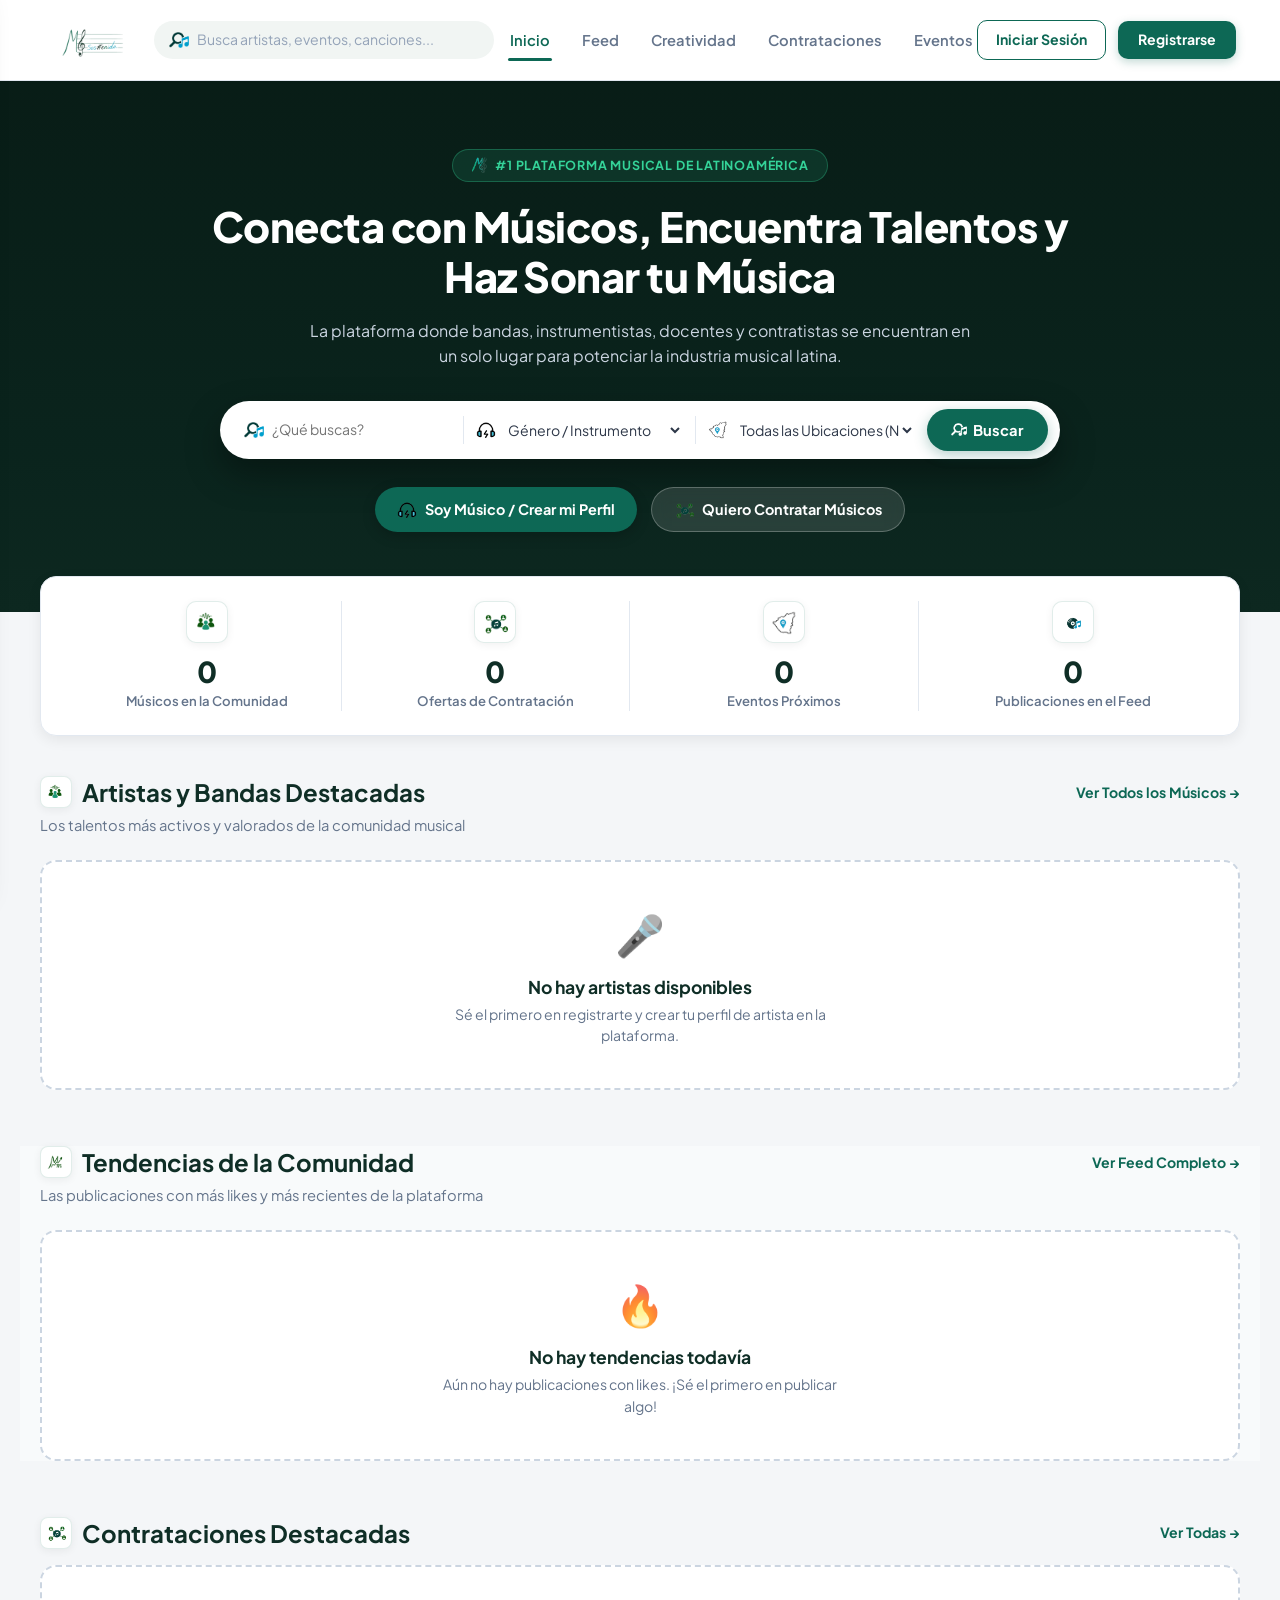
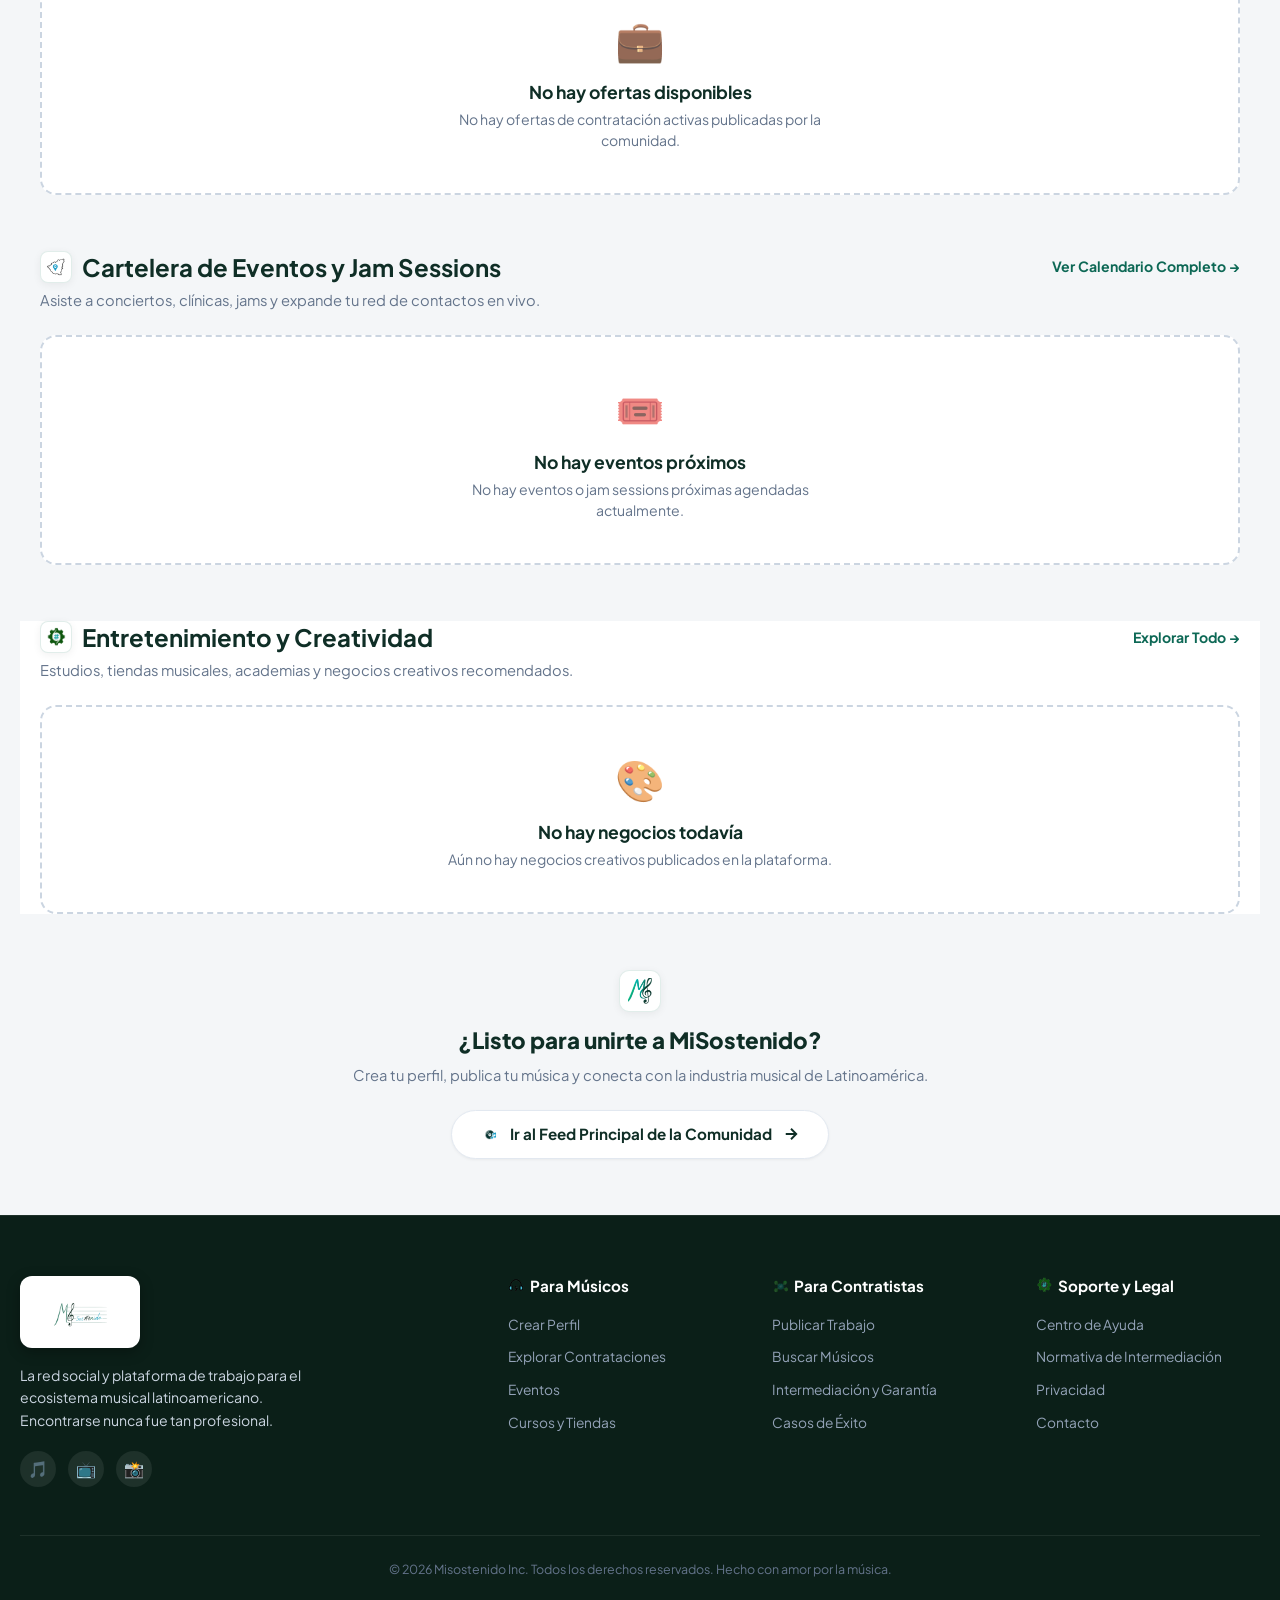
==== commit 75a18282: "feat: avances finales del proyecto, integracion completa en Azure y diseno responsive para moviles" ====
--- a/Misostenido-Frontend/index.html
+++ b/Misostenido-Frontend/index.html
@@ -5,6 +5,7 @@
     <meta name="viewport" content="width=device-width, initial-scale=1.0" />
     <meta name="description" content="Misostenido - La red y plataforma de trabajo para el ecosistema musical" />
     <title>Misostenido — Plataforma de Música</title>
+    <link rel="icon" type="image/png" href="src/assets/images/logo.png" />
 
     <!-- Fuentes de Google (Plus Jakarta Sans + Playfair Display + Dancing Script + Caveat) -->
     <link rel="preconnect" href="https://fonts.googleapis.com">
@@ -12,21 +13,21 @@
     <link href="https://fonts.googleapis.com/css2?family=Plus+Jakarta+Sans:ital,wght@0,400;0,500;0,600;0,700;0,800;1,400;1,600&family=Playfair+Display:ital,wght@1,400;1,600;1,700;1,800&family=Dancing+Script:wght@600;700&family=Caveat:wght@600;700&display=swap" rel="stylesheet">
 
     <!-- Estilos Base & Sistema de Diseño -->
-    <link rel="stylesheet" href="src/styles/base/reset.css?v=5" />
-    <link rel="stylesheet" href="src/styles/base/variables.css?v=5" />
-    <link rel="stylesheet" href="src/styles/base/global.css?v=5" />
+    <link rel="stylesheet" href="src/styles/base/reset.css?v=6" />
+    <link rel="stylesheet" href="src/styles/base/variables.css?v=6" />
+    <link rel="stylesheet" href="src/styles/base/global.css?v=6" />
 
     <!-- Estilos de Componentes -->
-    <link rel="stylesheet" href="src/components/navbar/navbar.css?v=5" />
-    <link rel="stylesheet" href="src/styles/components/footer.css?v=5" />
-    <link rel="stylesheet" href="src/components/modal/modal.css?v=5" />
-    <link rel="stylesheet" href="src/styles/components/auth.css?v=5" />
-    <link rel="stylesheet" href="src/styles/components/home.css?v=5" />
-    <link rel="stylesheet" href="src/styles/components/feed.css?v=5" />
-    <link rel="stylesheet" href="src/styles/components/contrataciones.css?v=5" />
-    <link rel="stylesheet" href="src/styles/components/eventos.css?v=5" />
-    <link rel="stylesheet" href="src/styles/components/creatividad.css?v=5" />
-    <link rel="stylesheet" href="src/styles/components/perfil.css?v=5" />
+    <link rel="stylesheet" href="src/components/navbar/navbar.css?v=6" />
+    <link rel="stylesheet" href="src/styles/components/footer.css?v=6" />
+    <link rel="stylesheet" href="src/components/modal/modal.css?v=6" />
+    <link rel="stylesheet" href="src/styles/components/auth.css?v=6" />
+    <link rel="stylesheet" href="src/styles/components/home.css?v=6" />
+    <link rel="stylesheet" href="src/styles/components/feed.css?v=6" />
+    <link rel="stylesheet" href="src/styles/components/contrataciones.css?v=6" />
+    <link rel="stylesheet" href="src/styles/components/eventos.css?v=6" />
+    <link rel="stylesheet" href="src/styles/components/creatividad.css?v=6" />
+    <link rel="stylesheet" href="src/styles/components/perfil.css?v=6" />
   </head>
   <body>
     <!-- Contenedor Principal SPA -->
--- a/Misostenido-Frontend/src/styles/base/global.css
+++ b/Misostenido-Frontend/src/styles/base/global.css
@@ -1,8 +1,15 @@
 /* global.css — Estilos globales de la aplicación */
 @import url('https://fonts.googleapis.com/css2?family=Plus+Jakarta+Sans:wght@400;500;600;700;800&family=Playfair+Display:ital,wght@1,700&display=swap');
 
+html {
+  box-sizing: border-box;
+  overflow-x: hidden;
+  max-width: 100vw;
+  -webkit-text-size-adjust: 100%;
+}
+
 *, *::before, *::after {
-  box-sizing: border-box;
+  box-sizing: inherit;
 }
 
 body {
@@ -15,7 +22,15 @@
   flex-direction: column;
   margin: 0;
   padding: 0;
+  overflow-x: hidden;
+  max-width: 100vw;
+  width: 100%;
   -webkit-font-smoothing: antialiased;
+}
+
+img, video, iframe, embed, object {
+  max-width: 100%;
+  height: auto;
 }
 
 #app {
@@ -52,10 +67,59 @@
 
 /* Animaciones globales */
 @keyframes fadeIn {
-  from { opacity: 0; transform: translateY(8px); }
-  to { opacity: 1; transform: translateY(0); }
+  from { opacity: 0; }
+  to { opacity: 1; }
 }
 
 .animate-fade {
-  animation: fadeIn 0.3s cubic-bezier(0.16, 1, 0.3, 1) forwards;
+  animation: fadeIn 0.25s ease-out forwards;
 }
+
+/* =========================================================
+   MISOSTENIDO CUSTOM BRAND ICONS SYSTEM
+   ========================================================= */
+.ms-icon {
+  display: inline-block;
+  vertical-align: middle;
+  object-fit: contain;
+  border-radius: 4px;
+  flex-shrink: 0;
+  transition: transform 0.2s ease;
+}
+
+.ms-icon-xs { width: 16px; height: 16px; }
+.ms-icon-sm { width: 20px; height: 20px; }
+.ms-icon-md { width: 24px; height: 24px; }
+.ms-icon-lg { width: 32px; height: 32px; }
+.ms-icon-xl { width: 44px; height: 44px; }
+
+/* Icon badge container for clean presentation on any background */
+.ms-icon-badge {
+  display: inline-flex;
+  align-items: center;
+  justify-content: center;
+  background: #ffffff;
+  border-radius: 12px;
+  box-shadow: 0 2px 8px rgba(0, 0, 0, 0.06);
+  border: 1px solid rgba(13, 104, 85, 0.12);
+  flex-shrink: 0;
+  transition: transform 0.2s ease, box-shadow 0.2s ease;
+}
+
+.ms-icon-badge:hover {
+  transform: translateY(-2px);
+  box-shadow: 0 4px 12px rgba(13, 104, 85, 0.18);
+}
+
+.ms-icon-badge-xs { width: 24px; height: 24px; padding: 3px; border-radius: 6px; }
+.ms-icon-badge-sm { width: 32px; height: 32px; padding: 5px; border-radius: 8px; }
+.ms-icon-badge-md { width: 42px; height: 42px; padding: 7px; border-radius: 10px; }
+.ms-icon-badge-lg { width: 54px; height: 54px; padding: 9px; border-radius: 14px; }
+
+.ms-icon-badge img {
+  width: 100%;
+  height: 100%;
+  object-fit: contain;
+  display: block;
+}
+
--- a/Misostenido-Frontend/src/components/navbar/navbar.css
+++ b/Misostenido-Frontend/src/components/navbar/navbar.css
@@ -272,11 +272,283 @@
   background: #fef2f2 !important;
 }
 
-@media (max-width: 768px) {
-  .nav-list {
-    display: none;
+/* ─── BOTÓN HAMBURGUESA MÓVIL ─── */
+.btn-mobile-toggle {
+  display: none;
+  flex-direction: column;
+  justify-content: space-between;
+  width: 36px;
+  height: 28px;
+  background: transparent;
+  border: none;
+  cursor: pointer;
+  padding: 4px;
+  z-index: 105;
+}
+
+.btn-mobile-toggle .bar {
+  width: 100%;
+  height: 3px;
+  background-color: var(--color-text-title, #0f172a);
+  border-radius: 4px;
+  transition: all 0.3s ease;
+}
+
+/* ─── CAJÓN LATERAL MÓVIL (MOBILE DRAWER) ─── */
+.mobile-nav-overlay {
+  position: fixed;
+  top: 0;
+  left: 0;
+  width: 100vw;
+  height: 100vh;
+  background: rgba(15, 23, 42, 0.6);
+  backdrop-filter: blur(4px);
+  -webkit-backdrop-filter: blur(4px);
+  z-index: 9990;
+  opacity: 0;
+  visibility: hidden;
+  transition: opacity 0.3s ease, visibility 0.3s ease;
+}
+
+.mobile-nav-overlay.open {
+  opacity: 1;
+  visibility: visible;
+}
+
+.mobile-nav-drawer {
+  position: fixed;
+  top: 0;
+  left: -320px;
+  width: 300px;
+  max-width: 85vw;
+  height: 100vh;
+  background: #ffffff;
+  z-index: 9995;
+  display: flex;
+  flex-direction: column;
+  box-shadow: 4px 0 25px rgba(0, 0, 0, 0.15);
+  transition: transform 0.3s cubic-bezier(0.16, 1, 0.3, 1);
+  overflow-y: auto;
+}
+
+.mobile-nav-drawer.open {
+  transform: translateX(320px);
+}
+
+.mobile-drawer-header {
+  display: flex;
+  align-items: center;
+  justify-content: space-between;
+  padding: 16px 20px;
+  border-bottom: 1px solid var(--color-border, #e2e8f0);
+}
+
+.brand-logo-img-mobile {
+  height: 48px;
+  width: auto;
+  object-fit: contain;
+}
+
+.btn-drawer-close {
+  width: 36px;
+  height: 36px;
+  border-radius: 50%;
+  background: #f1f5f9;
+  border: none;
+  font-size: 1.1rem;
+  color: #64748b;
+  cursor: pointer;
+  display: flex;
+  align-items: center;
+  justify-content: center;
+  transition: background 0.2s, color 0.2s;
+}
+
+.btn-drawer-close:hover {
+  background: #e2e8f0;
+  color: #0f172a;
+}
+
+.mobile-drawer-search {
+  padding: 14px 18px 10px;
+}
+
+.mobile-drawer-search .navbar-search-bar {
+  width: 100%;
+  background: #f8fafc;
+}
+
+.mobile-drawer-links {
+  list-style: none;
+  margin: 0;
+  padding: 10px 14px;
+  display: flex;
+  flex-direction: column;
+  gap: 6px;
+  flex: 1;
+}
+
+.mobile-nav-link {
+  display: flex;
+  align-items: center;
+  padding: 12px 16px;
+  font-size: 1rem;
+  font-weight: 600;
+  color: var(--color-text-main, #334155);
+  text-decoration: none;
+  border-radius: 10px;
+  transition: all 0.2s ease;
+}
+
+.mobile-nav-link:hover, .mobile-nav-link.active {
+  background: rgba(13, 104, 85, 0.08);
+  color: var(--color-primary, #0d6855);
+}
+
+.mobile-nav-link.active {
+  font-weight: 700;
+  border-left: 4px solid var(--color-primary, #0d6855);
+}
+
+.mobile-drawer-footer {
+  padding: 18px;
+  border-top: 1px solid var(--color-border, #e2e8f0);
+  background: #f8fafc;
+  display: flex;
+  flex-direction: column;
+  gap: 12px;
+}
+
+.mobile-user-card {
+  display: flex;
+  align-items: center;
+  gap: 12px;
+  padding-bottom: 8px;
+}
+
+.mobile-user-avatar {
+  width: 42px;
+  height: 42px;
+  border-radius: 50%;
+  object-fit: cover;
+  border: 2px solid var(--color-primary, #0d6855);
+}
+
+.mobile-user-details {
+  display: flex;
+  flex-direction: column;
+  overflow: hidden;
+}
+
+.mobile-user-name {
+  font-size: 0.95rem;
+  font-weight: 700;
+  color: var(--color-text-title, #0f172a);
+  white-space: nowrap;
+  overflow: hidden;
+  text-overflow: ellipsis;
+}
+
+.mobile-user-email {
+  font-size: 0.78rem;
+  color: var(--color-text-muted, #64748b);
+  white-space: nowrap;
+  overflow: hidden;
+  text-overflow: ellipsis;
+}
+
+.mobile-btn-profile {
+  display: flex;
+  align-items: center;
+  justify-content: center;
+  gap: 8px;
+  background: #ffffff;
+  border: 1.5px solid var(--color-border, #e2e8f0);
+  color: var(--color-text-title, #0f172a);
+  padding: 10px;
+  border-radius: 10px;
+  font-weight: 600;
+  font-size: 0.9rem;
+  text-decoration: none;
+  transition: all 0.2s;
+}
+
+.mobile-btn-profile:hover {
+  border-color: var(--color-primary, #0d6855);
+  color: var(--color-primary, #0d6855);
+}
+
+.mobile-btn-logout {
+  display: flex;
+  align-items: center;
+  justify-content: center;
+  background: #fee2e2;
+  color: #dc2626;
+  border: none;
+  padding: 10px;
+  border-radius: 10px;
+  font-weight: 700;
+  font-size: 0.9rem;
+  cursor: pointer;
+  transition: background 0.2s;
+}
+
+.mobile-btn-logout:hover {
+  background: #fecaca;
+}
+
+.mobile-auth-buttons {
+  display: flex;
+  flex-direction: column;
+  gap: 10px;
+}
+
+.mobile-btn-login {
+  display: block;
+  text-align: center;
+  background: transparent;
+  color: var(--color-primary, #0d6855);
+  border: 1.5px solid var(--color-primary, #0d6855);
+  padding: 11px;
+  border-radius: 10px;
+  font-weight: 700;
+  font-size: 0.95rem;
+  text-decoration: none;
+}
+
+.mobile-btn-register {
+  display: block;
+  text-align: center;
+  background: var(--color-primary, #0d6855);
+  color: #ffffff;
+  padding: 12px;
+  border-radius: 10px;
+  font-weight: 700;
+  font-size: 0.95rem;
+  text-decoration: none;
+  box-shadow: 0 4px 12px rgba(13, 104, 85, 0.25);
+}
+
+/* ─── MEDIA QUERIES PARA NAVBAR ─── */
+@media (max-width: 900px) {
+  .nav-list { display: none; }
+  .navbar-search-wrapper { display: none; }
+  .btn-mobile-toggle { display: flex; }
+  .navbar-container {
+    height: 70px;
+    padding: 0 16px;
   }
-  .navbar-search-bar { display: none; }
+  .brand-logo-img {
+    height: 52px;
+  }
+}
+
+@media (max-width: 480px) {
+  .user-name { display: none; }
+  .user-profile-badge { padding: 4px; }
+  .btn-nav-login { padding: 6px 12px; font-size: 0.8rem; }
+  .btn-nav-register { padding: 6px 14px; font-size: 0.8rem; }
+  .brand-logo-img { height: 44px; }
 }
 
 /* ─── BARRA DE BÚSQUEDA GLOBAL ─── */
--- a/Misostenido-Frontend/src/styles/components/footer.css
+++ b/Misostenido-Frontend/src/styles/components/footer.css
@@ -130,11 +130,20 @@
 @media (max-width: 900px) {
   .footer-grid {
     grid-template-columns: 1fr 1fr;
+    gap: 32px;
   }
 }
 
 @media (max-width: 600px) {
+  .app-footer {
+    padding: 36px 16px 20px;
+  }
   .footer-grid {
     grid-template-columns: 1fr;
+    gap: 24px;
+  }
+  .footer-logo-img {
+    height: 52px;
+    padding: 6px 14px;
   }
 }
--- a/Misostenido-Frontend/src/components/modal/modal.css
+++ b/Misostenido-Frontend/src/components/modal/modal.css
@@ -6,8 +6,9 @@
   left: 0;
   width: 100vw;
   height: 100vh;
-  background: rgba(10, 24, 19, 0.7);
-  backdrop-filter: blur(6px);
+  background: rgba(255, 255, 255, 0.45);
+  backdrop-filter: blur(14px) saturate(180%);
+  -webkit-backdrop-filter: blur(14px) saturate(180%);
   z-index: 9999;
   display: flex;
   align-items: center;
--- a/Misostenido-Frontend/src/styles/components/home.css
+++ b/Misostenido-Frontend/src/styles/components/home.css
@@ -760,6 +760,53 @@
   .stats-container { grid-template-columns: repeat(2, 1fr); }
 }
 
+@media (max-width: 768px) {
+  .hero-section { padding: 48px 16px 60px; }
+  .hero-main-title { font-size: 1.9rem; }
+  .hero-sub-title { font-size: 0.92rem; margin-bottom: 24px; }
+  .search-filter-bar {
+    flex-direction: column;
+    border-radius: 18px;
+    padding: 10px;
+    gap: 8px;
+    box-shadow: 0 10px 25px rgba(0, 0, 0, 0.25);
+  }
+  .filter-input-col {
+    width: 100%;
+    padding: 10px 12px;
+    background: #f8fafc;
+    border-radius: 10px;
+  }
+  .filter-divider { display: none; }
+  .btn-search-submit {
+    width: 100%;
+    justify-content: center;
+    padding: 12px;
+    border-radius: 10px;
+  }
+  .hero-trending-tags {
+    font-size: 0.82rem;
+    gap: 6px;
+  }
+  .artists-grid { grid-template-columns: 1fr; }
+  .stats-container { grid-template-columns: 1fr; gap: 14px; }
+  .dashboard-header {
+    flex-direction: column;
+    align-items: flex-start;
+    gap: 12px;
+  }
+  .section-header {
+    flex-direction: column;
+    align-items: flex-start;
+    gap: 8px;
+  }
+}
+
+@media (max-width: 480px) {
+  .hero-main-title { font-size: 1.55rem; }
+  .hero-pill-tag { font-size: 0.72rem; padding: 4px 12px; }
+}
+
 /* ================= CLICKABLE CARDS ================= */
 .clickable-card {
   cursor: pointer;
@@ -798,7 +845,7 @@
   width: 100%;
   aspect-ratio: 16/9;
   overflow: hidden;
-  background: #1a2f27;
+  background: #f1f5f9;
   display: flex;
   align-items: center;
   justify-content: center;
@@ -818,27 +865,34 @@
   right: 10px;
 }
 .tendencia-likes-badge {
-  background: rgba(0,0,0,0.65);
+  background: rgba(15, 46, 38, 0.75);
   color: #fff;
   font-size: 0.78rem;
   font-weight: 700;
   padding: 3px 10px;
   border-radius: 20px;
-}
-.tendencia-video-thumb { background: linear-gradient(135deg, #1a1a2e, #16213e); }
-.tendencia-audio-thumb { background: linear-gradient(135deg, #0d2820, #0d6855); }
-.tendencia-text-thumb  { background: linear-gradient(135deg, #1a2f27, #0d2820); padding: 16px; }
+  backdrop-filter: blur(4px);
+}
+.tendencia-video-thumb { background: linear-gradient(135deg, #e0f2fe, #dbeafe); color: #0369a1; }
+.tendencia-audio-thumb { background: linear-gradient(135deg, #ecfdf5, #d1fae5); color: #047857; }
+.tendencia-text-thumb  {
+  background: linear-gradient(135deg, #f0fdf4 0%, #e6f4f1 100%);
+  padding: 20px 18px;
+  border-bottom: 1px solid #e2e8f0;
+}
 .tendencia-play-icon   { font-size: 2.5rem; }
 .tendencia-tipo-badge  {
   position: absolute; bottom: 8px; left: 10px;
-  background: rgba(255,255,255,0.15); color: #fff;
-  font-size: 0.75rem; padding: 3px 10px; border-radius: 20px;
+  background: rgba(13, 104, 85, 0.88); color: #fff;
+  font-size: 0.75rem; font-weight: 700; padding: 3px 10px; border-radius: 20px;
 }
 .tendencia-text-preview {
-  color: rgba(255,255,255,0.8);
-  font-size: 0.85rem;
-  font-style: italic;
+  color: #0f2e26;
+  font-size: 0.95rem;
+  font-weight: 600;
+  font-style: normal;
   line-height: 1.5;
+  text-align: center;
 }
 
 .tendencia-info { padding: 14px 16px; }
--- a/Misostenido-Frontend/src/styles/components/feed.css
+++ b/Misostenido-Frontend/src/styles/components/feed.css
@@ -21,24 +21,47 @@
 }
 
 /* ================================================================
-   SIDEBAR IZQUIERDO
+   SIDEBAR IZQUIERDO Y DERECHO (STICKY FLUIDO Y COMPACTO)
    ================================================================ */
 .feed-sidebar {
   position: sticky;
-  top: 96px;
+  top: 76px;
+  max-height: calc(100vh - 86px);
+  overflow-y: auto;
+  overflow-x: hidden;
+  scrollbar-width: thin;
+  scrollbar-color: rgba(13, 104, 85, 0.18) transparent;
+  padding-bottom: 8px;
+}
+
+.feed-sidebar::-webkit-scrollbar {
+  width: 4px;
+}
+
+.feed-sidebar::-webkit-scrollbar-track {
+  background: transparent;
+}
+
+.feed-sidebar::-webkit-scrollbar-thumb {
+  background: rgba(13, 104, 85, 0.2);
+  border-radius: 4px;
+}
+
+.feed-sidebar:hover::-webkit-scrollbar-thumb {
+  background: rgba(13, 104, 85, 0.45);
 }
 
 /* Tarjeta de perfil */
 .sidebar-profile-card {
   background: #fff;
-  border-radius: 16px;
+  border-radius: 14px;
   overflow: hidden;
-  box-shadow: 0 2px 10px rgba(0,0,0,0.06);
-  margin-bottom: 14px;
+  box-shadow: 0 1px 6px rgba(0,0,0,0.05);
+  margin-bottom: 10px;
 }
 
 .profile-banner {
-  height: 68px;
+  height: 54px;
   background: linear-gradient(135deg, #0d6855 0%, #1a9974 50%, #0a4f3f 100%);
   position: relative;
   background-size: cover;
@@ -70,23 +93,23 @@
 }
 
 .profile-info {
-  padding: 0 20px 20px;
+  padding: 0 16px 14px;
   text-align: center;
 }
 
 .profile-avatar-wrap {
   position: relative;
   display: inline-block;
-  margin-top: -36px;
-  margin-bottom: 10px;
+  margin-top: -28px;
+  margin-bottom: 6px;
 }
 
 .profile-avatar {
-  width: 72px;
-  height: 72px;
+  width: 58px;
+  height: 58px;
   border-radius: 50%;
   border: 3px solid #fff;
-  box-shadow: 0 4px 14px rgba(0,0,0,0.15);
+  box-shadow: 0 3px 10px rgba(0,0,0,0.12);
   object-fit: cover;
 }
 
@@ -102,28 +125,28 @@
 }
 
 .profile-name {
-  font-size: 1rem;
+  font-size: 0.95rem;
   font-weight: 700;
   color: #0f2e26;
-  margin: 0 0 4px;
+  margin: 0 0 3px;
 }
 
 .profile-role-badge {
   display: inline-block;
   background: #e6f4f1;
   color: #0d6855;
-  font-size: 0.72rem;
+  font-size: 0.7rem;
   font-weight: 700;
-  padding: 2px 10px;
+  padding: 2px 8px;
   border-radius: 999px;
   text-transform: uppercase;
   letter-spacing: 0.5px;
 }
 
 .profile-location {
-  font-size: 0.78rem;
+  font-size: 0.75rem;
   color: #64748b;
-  margin: 6px 0 14px;
+  margin: 4px 0 10px;
 }
 
 .profile-stats-row {
@@ -132,9 +155,9 @@
   justify-content: center;
   gap: 0;
   background: #f8fafc;
-  border-radius: 10px;
-  padding: 10px 0;
-  margin-bottom: 14px;
+  border-radius: 8px;
+  padding: 6px 0;
+  margin-bottom: 10px;
 }
 
 .pstat {
@@ -146,19 +169,19 @@
 }
 
 .pstat-num {
-  font-size: 1.05rem;
+  font-size: 0.98rem;
   font-weight: 800;
   color: #0f2e26;
 }
 
 .pstat-label {
-  font-size: 0.7rem;
+  font-size: 0.68rem;
   color: #64748b;
 }
 
 .pstat-divider {
   width: 1px;
-  height: 28px;
+  height: 24px;
   background: #e2e8f0;
 }
 
@@ -167,10 +190,10 @@
   width: 100%;
   text-align: center;
   color: #0d6855;
-  font-size: 0.82rem;
+  font-size: 0.8rem;
   font-weight: 600;
   text-decoration: none;
-  padding: 6px 0;
+  padding: 4px 0;
   transition: color 0.2s;
 }
 
@@ -180,8 +203,8 @@
 .sidebar-feed-nav {
   background: #fff;
   border-radius: 14px;
-  padding: 10px 8px;
-  box-shadow: 0 2px 10px rgba(0,0,0,0.06);
+  padding: 6px 6px;
+  box-shadow: 0 1px 6px rgba(0,0,0,0.05);
 }
 
 .feed-nav-item {
@@ -189,11 +212,11 @@
   align-items: center;
   gap: 10px;
   width: 100%;
-  padding: 10px 12px;
+  padding: 8px 10px;
   border: none;
   background: transparent;
-  border-radius: 10px;
-  font-size: 0.88rem;
+  border-radius: 8px;
+  font-size: 0.84rem;
   font-weight: 500;
   color: #475569;
   cursor: pointer;
@@ -606,6 +629,80 @@
   align-items: flex-start;
   justify-content: space-between;
   margin-bottom: 14px;
+  position: relative;
+}
+
+/* Post header options / delete menu */
+.post-header-menu-wrap {
+  position: relative;
+  flex-shrink: 0;
+  margin-left: auto;
+}
+
+.btn-post-menu-trigger {
+  background: #f8fafc;
+  border: 1px solid #e2e8f0;
+  width: 34px;
+  height: 34px;
+  border-radius: 50%;
+  display: flex;
+  align-items: center;
+  justify-content: center;
+  color: #64748b;
+  cursor: pointer;
+  transition: all 0.2s ease;
+  padding: 0;
+}
+
+.btn-post-menu-trigger:hover {
+  background: #e2e8f0;
+  color: #0f2e26;
+  border-color: #cbd5e1;
+}
+
+.post-menu-dropdown {
+  position: absolute;
+  top: 100%;
+  right: 0;
+  background: #ffffff;
+  border-radius: 12px;
+  box-shadow: 0 10px 25px rgba(0, 0, 0, 0.12), 0 2px 8px rgba(0, 0, 0, 0.06);
+  border: 1px solid #e2e8f0;
+  min-width: 190px;
+  z-index: 50;
+  padding: 6px;
+  animation: postMenuFadeIn 0.15s ease;
+}
+
+@keyframes postMenuFadeIn {
+  from { opacity: 0; transform: translateY(-6px); }
+  to { opacity: 1; transform: translateY(0); }
+}
+
+.post-menu-item {
+  width: 100%;
+  display: flex;
+  align-items: center;
+  gap: 10px;
+  padding: 10px 14px;
+  background: transparent;
+  border: none;
+  border-radius: 8px;
+  font-size: 0.85rem;
+  font-weight: 600;
+  color: #ef4444;
+  cursor: pointer;
+  transition: background 0.15s ease;
+  text-align: left;
+}
+
+.post-menu-item:hover {
+  background: #fef2f2;
+}
+
+.post-menu-item svg {
+  flex-shrink: 0;
+  color: #ef4444;
 }
 
 .post-author {
@@ -1254,32 +1351,32 @@
 .feed-sidebar-right {
   display: flex;
   flex-direction: column;
-  gap: 14px;
+  gap: 10px;
 }
 
 .sidebar-widget {
   background: #fff;
-  border-radius: 16px;
-  padding: 16px;
-  box-shadow: 0 2px 10px rgba(0,0,0,0.06);
+  border-radius: 14px;
+  padding: 12px 14px;
+  box-shadow: 0 1px 6px rgba(0,0,0,0.05);
 }
 
 .widget-header {
   display: flex;
   align-items: center;
   justify-content: space-between;
-  margin-bottom: 12px;
+  margin-bottom: 8px;
 }
 
 .widget-title {
-  font-size: 0.9rem;
+  font-size: 0.86rem;
   font-weight: 700;
   color: #0f2e26;
   margin: 0;
 }
 
 .widget-link {
-  font-size: 0.76rem;
+  font-size: 0.74rem;
   color: #0d6855;
   font-weight: 600;
   text-decoration: none;
@@ -1292,7 +1389,7 @@
   display: flex;
   align-items: center;
   justify-content: space-between;
-  padding: 9px 0;
+  padding: 6px 0;
   border-bottom: 1px solid #f1f5f9;
   cursor: pointer;
   transition: all 0.18s;
@@ -1302,48 +1399,48 @@
 .sidebar-opp-item:last-child { border-bottom: none; }
 .sidebar-opp-item:hover { color: #0d6855; }
 
-.opp-item-info { flex: 1; }
-.opp-item-title { font-size: 0.83rem; font-weight: 600; color: #0f2e26; margin: 0 0 3px; }
-.opp-item-sub { font-size: 0.72rem; color: #64748b; }
+.opp-item-info { flex: 1; min-width: 0; }
+.opp-item-title { font-size: 0.81rem; font-weight: 600; color: #0f2e26; margin: 0 0 2px; white-space: nowrap; overflow: hidden; text-overflow: ellipsis; }
+.opp-item-sub { font-size: 0.7rem; color: #64748b; }
 .opp-item-pay { color: #0d6855; font-weight: 700; }
 
 /* Eventos sidebar */
 .sidebar-event-item {
   display: flex;
   align-items: center;
-  gap: 12px;
-  padding: 9px 0;
+  gap: 10px;
+  padding: 6px 0;
   border-bottom: 1px solid #f1f5f9;
 }
 
 .sidebar-event-item:last-child { border-bottom: none; }
 
 .event-date-badge {
-  width: 40px;
+  width: 36px;
   background: #0d6855;
   color: #fff;
-  border-radius: 10px;
-  padding: 4px 0;
+  border-radius: 8px;
+  padding: 3px 0;
   text-align: center;
   flex-shrink: 0;
 }
 
-.ev-dia { display: block; font-size: 1rem; font-weight: 800; line-height: 1.1; }
-.ev-mes { display: block; font-size: 0.62rem; font-weight: 700; text-transform: uppercase; opacity: 0.85; }
-
-.event-item-info { flex: 1; }
-.event-item-title { font-size: 0.83rem; font-weight: 600; color: #0f2e26; margin: 0 0 2px; }
-.event-item-place { font-size: 0.72rem; color: #64748b; }
+.ev-dia { display: block; font-size: 0.92rem; font-weight: 800; line-height: 1.1; }
+.ev-mes { display: block; font-size: 0.58rem; font-weight: 700; text-transform: uppercase; opacity: 0.85; }
+
+.event-item-info { flex: 1; min-width: 0; }
+.event-item-title { font-size: 0.81rem; font-weight: 600; color: #0f2e26; margin: 0 0 2px; white-space: nowrap; overflow: hidden; text-overflow: ellipsis; }
+.event-item-place { font-size: 0.7rem; color: #64748b; }
 
 .btn-widget-cta {
   width: 100%;
-  margin-top: 12px;
-  padding: 9px;
+  margin-top: 10px;
+  padding: 7px;
   background: #0d6855;
   color: #fff;
   border: none;
-  border-radius: 10px;
-  font-size: 0.84rem;
+  border-radius: 8px;
+  font-size: 0.8rem;
   font-weight: 700;
   cursor: pointer;
   transition: background 0.18s;
@@ -1355,8 +1452,8 @@
 .sidebar-user-item {
   display: flex;
   align-items: center;
-  gap: 10px;
-  padding: 8px 0;
+  gap: 8px;
+  padding: 6px 0;
   border-bottom: 1px solid #f1f5f9;
 }
 
@@ -1386,9 +1483,21 @@
   white-space: nowrap;
 }
 
-.btn-seguir:hover, .btn-siguiendo {
+.btn-seguir:hover {
   background: #0d6855;
   color: #fff;
+}
+
+.btn-seguir.following, .btn-siguiendo {
+  background: #0d6855;
+  color: #ffffff;
+  border-color: #0d6855;
+}
+
+.btn-seguir.following:hover {
+  background: #094e40;
+  border-color: #094e40;
+  color: #ffffff;
 }
 
 /* Sidebar skeleton */
@@ -1398,12 +1507,13 @@
    MODAL DE PUBLICACIÓN
    ================================================================ */
 .feed-modal-overlay {
-  position: fixed;
-  inset: 0;
-  background: rgba(0,0,0,0.55);
-  backdrop-filter: blur(4px);
-  z-index: 9000;
-  display: flex;
+  position: fixed !important;
+  inset: 0 !important;
+  background: rgba(255, 255, 255, 0.45) !important;
+  backdrop-filter: blur(14px) saturate(180%) !important;
+  -webkit-backdrop-filter: blur(14px) saturate(180%) !important;
+  z-index: 9000 !important;
+  display: none;
   align-items: center;
   justify-content: center;
   padding: 20px;
@@ -1733,40 +1843,59 @@
    MODAL DE CREAR PUBLICACIÓN ESTILO FACEBOOK
    ================================================================ */
 .fb-modal-overlay {
-  position: fixed;
-  inset: 0;
-  background: rgba(0, 0, 0, 0.65);
-  backdrop-filter: blur(5px);
-  z-index: 9999;
-  display: flex;
+  position: fixed !important;
+  top: 0 !important;
+  left: 0 !important;
+  right: 0 !important;
+  bottom: 0 !important;
+  width: 100vw !important;
+  height: 100vh !important;
+  min-height: 100% !important;
+  background: rgba(255, 255, 255, 0.45) !important;
+  backdrop-filter: blur(14px) saturate(180%) !important;
+  -webkit-backdrop-filter: blur(14px) saturate(180%) !important;
+  z-index: 9999999 !important;
+  display: none;
   align-items: center;
   justify-content: center;
-  padding: 16px;
+  padding: 24px 16px !important;
+  overflow-y: auto !important;
+  -webkit-overflow-scrolling: touch;
+  box-sizing: border-box !important;
+  cursor: pointer;
 }
 
 .fb-modal-box {
-  background: #ffffff;
-  border-radius: 16px;
-  width: 100%;
-  max-width: 520px;
-  max-height: 90vh;
-  display: flex;
-  flex-direction: column;
-  box-shadow: 0 16px 40px rgba(0, 0, 0, 0.25);
-  animation: fbModalPop 0.22s ease-out;
-  overflow: hidden;
+  background: #ffffff !important;
+  border-radius: 20px !important;
+  width: 100% !important;
+  max-width: 530px !important;
+  max-height: calc(100vh - 48px) !important;
+  display: flex !important;
+  flex-direction: column !important;
+  box-shadow: 0 25px 60px -10px rgba(0, 0, 0, 0.55), 0 0 0 1px rgba(0, 0, 0, 0.08) !important;
+  animation: fbModalPop 0.26s cubic-bezier(0.16, 1, 0.3, 1) both;
+  overflow: hidden !important;
+  margin: auto !important;
+  position: relative !important;
+  flex-shrink: 0 !important;
+  cursor: default;
 }
 
 @keyframes fbModalPop {
-  from { opacity: 0; transform: scale(0.95); }
-  to { opacity: 1; transform: scale(1); }
+  from { opacity: 0; transform: scale(0.92) translateY(12px); }
+  to { opacity: 1; transform: scale(1) translateY(0); }
 }
 
 .fb-modal-header {
-  position: relative;
+  position: sticky !important;
+  top: 0 !important;
+  z-index: 10 !important;
+  background: #ffffff !important;
   text-align: center;
   padding: 16px 20px;
   border-bottom: 1px solid #e4e6eb;
+  flex-shrink: 0 !important;
 }
 
 .fb-modal-header h3 {
@@ -1800,11 +1929,13 @@
 
 .fb-modal-body {
   padding: 16px 20px;
-  overflow-y: auto;
-  flex: 1;
+  overflow-y: auto !important;
+  flex: 1 1 auto !important;
   display: flex;
   flex-direction: column;
   gap: 14px;
+  max-height: calc(100vh - 200px) !important;
+  overscroll-behavior: contain;
 }
 
 .fb-modal-user {
@@ -2077,40 +2208,55 @@
   align-items: center;
   justify-content: space-between;
   box-shadow: 0 1px 3px rgba(0, 0, 0, 0.04);
+  gap: 12px;
 }
 
 .fb-add-title {
   font-size: 0.88rem;
   font-weight: 600;
   color: #050505;
+  white-space: nowrap;
 }
 
 .fb-add-icons {
   display: flex;
   align-items: center;
-  gap: 4px;
+  gap: 8px;
+  flex-wrap: wrap;
 }
 
 .fb-tool-btn {
-  width: 36px;
-  height: 36px;
-  border-radius: 50%;
-  border: none;
-  background: transparent;
-  display: flex;
-  align-items: center;
-  justify-content: center;
-  cursor: pointer;
-  transition: background 0.2s;
+  height: 38px;
+  width: auto;
+  border-radius: 20px;
+  border: 1px solid #e2e8f0;
+  background: #f8fafc;
+  display: inline-flex;
+  align-items: center;
+  gap: 6px;
+  padding: 6px 14px;
+  cursor: pointer;
+  transition: all 0.2s ease;
+  font-size: 0.82rem;
+  font-weight: 600;
+  color: #1e293b;
 }
 
 .fb-tool-btn:hover {
-  background: #f0f2f5;
-}
-
-/* ─── FOOTER SUBMIT ─── */
+  background: #e2e8f0;
+  border-color: #cbd5e1;
+  transform: translateY(-1px);
+}
+
+/* ─── FOOTER SUBMIT (STICKY AL FONDO) ─── */
 .fb-modal-footer {
-  padding: 14px 20px 18px;
+  padding: 12px 20px 16px !important;
+  border-top: 1px solid #e4e6eb !important;
+  background: #ffffff !important;
+  position: sticky !important;
+  bottom: 0 !important;
+  z-index: 10 !important;
+  flex-shrink: 0 !important;
 }
 
 .btn-fb-submit {
--- a/Misostenido-Frontend/src/styles/components/contrataciones.css
+++ b/Misostenido-Frontend/src/styles/components/contrataciones.css
@@ -226,6 +226,25 @@
   grid-template-columns: 270px 1fr;
   gap: 28px;
   align-items: start;
+  transition: all 0.3s ease;
+}
+
+.contrataciones-layout.is-tab-intermediacion {
+  grid-template-columns: 1fr !important;
+  gap: 0 !important;
+}
+
+.contrataciones-layout.is-tab-intermediacion .contrataciones-sidebar {
+  display: none !important;
+}
+
+.contrataciones-layout.is-tab-intermediacion .sort-wrap {
+  display: none !important;
+}
+
+.contrataciones-layout.is-tab-intermediacion #gigs-grid {
+  display: block !important;
+  width: 100% !important;
 }
 
 /* ─── SIDEBAR DE FILTROS ─── */
@@ -677,6 +696,12 @@
   border-top: 4px solid #0d6855;
 }
 
+.gig-solicitud-card.is-asignado-card {
+  border-top: 4px solid #64748b;
+  opacity: 0.92;
+  background: #fafafa;
+}
+
 .gig-card-header-solicitud {
   background: #f8fafc;
   padding: 12px 18px;
@@ -691,6 +716,16 @@
   font-weight: 800;
   color: #0d6855;
   letter-spacing: 0.5px;
+}
+
+.gig-solicitud-badge.tomada {
+  color: #0369a1 !important;
+  background: #e0f2fe !important;
+  border: 1px solid #bae6fd !important;
+  padding: 4px 10px;
+  border-radius: 6px;
+  font-size: 0.72rem;
+  font-weight: 800;
 }
 
 .gig-solicitud-date {
@@ -1603,3 +1638,1425 @@
   .form-row-2 { grid-template-columns: 1fr; }
 }
 
+/* ================================================================
+   BANNER DE NORMATIVA & INTERMEDIACIÓN LABORAL
+   ================================================================ */
+.contrataciones-normativa-banner {
+  background: #ffffff;
+  border: 1px solid #d1fae5;
+  border-left: 5px solid #0d6855;
+  border-radius: 16px;
+  padding: 22px 26px;
+  margin: -24px auto 28px;
+  max-width: 1240px;
+  box-shadow: 0 4px 18px rgba(13, 104, 85, 0.08);
+  position: relative;
+  z-index: 5;
+}
+
+.normativa-banner-header {
+  display: flex;
+  align-items: center;
+  justify-content: space-between;
+  gap: 16px;
+  flex-wrap: wrap;
+}
+
+.normativa-title-wrap {
+  display: flex;
+  align-items: center;
+  gap: 14px;
+}
+
+.normativa-icon-badge {
+  width: 44px;
+  height: 44px;
+  border-radius: 12px;
+  background: #e6f4f1;
+  color: #0d6855;
+  display: flex;
+  align-items: center;
+  justify-content: center;
+  font-size: 1.4rem;
+  flex-shrink: 0;
+}
+
+.normativa-title {
+  font-size: 1.15rem;
+  font-weight: 700;
+  color: #0f172a;
+  margin: 0 0 4px 0;
+}
+
+.normativa-subtitle {
+  font-size: 0.88rem;
+  color: #475569;
+  margin: 0;
+  line-height: 1.45;
+}
+
+.btn-toggle-normativa {
+  background: #f1f5f9;
+  border: 1px solid #cbd5e1;
+  color: #0d6855;
+  font-size: 0.82rem;
+  font-weight: 700;
+  padding: 8px 16px;
+  border-radius: 999px;
+  cursor: pointer;
+  display: flex;
+  align-items: center;
+  gap: 6px;
+  transition: all 0.2s;
+}
+
+.btn-toggle-normativa:hover {
+  background: #e6f4f1;
+  border-color: #0d6855;
+}
+
+.normativa-badges-row {
+  display: flex;
+  flex-wrap: wrap;
+  gap: 10px;
+  margin-top: 14px;
+  padding-top: 14px;
+  border-top: 1px solid #f1f5f9;
+}
+
+.nb-pill {
+  display: inline-flex;
+  align-items: center;
+  gap: 6px;
+  background: #f8fafc;
+  border: 1px solid #e2e8f0;
+  border-radius: 8px;
+  padding: 5px 12px;
+  font-size: 0.78rem;
+  font-weight: 600;
+  color: #334155;
+}
+
+.nb-pill.highlight {
+  background: #ecfdf5;
+  border-color: #a7f3d0;
+  color: #065f46;
+}
+
+.normativa-details-drawer {
+  margin-top: 18px;
+  padding: 18px;
+  background: #f8fafc;
+  border-radius: 12px;
+  border: 1px solid #e2e8f0;
+  font-size: 0.88rem;
+  color: #334155;
+  line-height: 1.6;
+}
+
+.normativa-details-drawer h4 {
+  margin: 0 0 8px 0;
+  font-size: 0.96rem;
+  color: #0d6855;
+  font-weight: 700;
+}
+
+.normativa-details-grid {
+  display: grid;
+  grid-template-columns: repeat(auto-fit, minmax(260px, 1fr));
+  gap: 16px;
+  margin-top: 12px;
+}
+
+.normativa-point-card {
+  background: #ffffff;
+  border: 1px solid #e2e8f0;
+  border-radius: 10px;
+  padding: 14px;
+}
+
+.normativa-point-card strong {
+  color: #0f172a;
+  display: block;
+  margin-bottom: 4px;
+}
+
+/* ================================================================
+   CENTRO DE INTERMEDIACIÓN & SEGUIMIENTO (TAB 3)
+   ================================================================ */
+.intermediacion-wrapper {
+  width: 100%;
+  display: flex;
+  flex-direction: column;
+  gap: 22px;
+}
+
+.intermediacion-role-banner {
+  background: linear-gradient(135deg, #ffffff 0%, #f8fafc 100%);
+  border-radius: 16px;
+  padding: 20px 24px;
+  border: 1px solid #e2e8f0;
+  box-shadow: 0 4px 14px rgba(0, 0, 0, 0.03);
+  display: flex;
+  align-items: center;
+  justify-content: space-between;
+  flex-wrap: wrap;
+  gap: 16px;
+}
+
+.irb-badge-row {
+  display: flex;
+  align-items: center;
+  gap: 10px;
+  flex-wrap: wrap;
+  margin-bottom: 6px;
+}
+
+.role-badge-tag {
+  display: inline-flex;
+  align-items: center;
+  gap: 6px;
+  background: #0d6855;
+  color: #ffffff;
+  font-size: 0.78rem;
+  font-weight: 800;
+  padding: 5px 14px;
+  border-radius: 999px;
+  text-transform: uppercase;
+  letter-spacing: 0.5px;
+}
+
+.role-badge-tag.auditor {
+  background: #7c3aed;
+}
+
+.role-badge-tag.admin {
+  background: #dc2626;
+}
+
+.irb-status-pill {
+  background: #ecfdf5;
+  color: #065f46;
+  border: 1px solid #a7f3d0;
+  font-size: 0.76rem;
+  font-weight: 700;
+  padding: 4px 12px;
+  border-radius: 999px;
+}
+
+.irb-description {
+  margin: 0;
+  font-size: 0.88rem;
+  color: #475569;
+  line-height: 1.45;
+}
+
+.intermediacion-filters-bar {
+  background: #ffffff;
+  border: 1px solid #e2e8f0;
+  border-radius: 14px;
+  padding: 14px 20px;
+  box-shadow: 0 2px 8px rgba(0, 0, 0, 0.02);
+  display: flex;
+  align-items: center;
+  gap: 14px;
+  flex-wrap: wrap;
+}
+
+.ifb-label {
+  font-size: 0.82rem;
+  font-weight: 800;
+  color: #334155;
+  text-transform: uppercase;
+  letter-spacing: 0.5px;
+}
+
+.ifb-chips-wrap {
+  display: flex;
+  align-items: center;
+  gap: 8px;
+  flex-wrap: wrap;
+}
+
+.filter-chip-btn {
+  background: #f8fafc;
+  border: 1px solid #cbd5e1;
+  border-radius: 999px;
+  padding: 6px 14px;
+  font-size: 0.82rem;
+  font-weight: 600;
+  color: #475569;
+  cursor: pointer;
+  transition: all 0.2s;
+  display: inline-flex;
+  align-items: center;
+  gap: 6px;
+}
+
+.filter-chip-btn.active, .filter-chip-btn:hover {
+  background: #0d6855;
+  border-color: #0d6855;
+  color: #ffffff;
+  box-shadow: 0 2px 8px rgba(13, 104, 85, 0.25);
+}
+
+.intermediacion-grid {
+  display: grid;
+  grid-template-columns: 1fr;
+  gap: 20px;
+  width: 100%;
+}
+
+.intermediacion-card {
+  background: #ffffff;
+  border-radius: 16px;
+  border: 1px solid #e2e8f0;
+  padding: 24px;
+  box-shadow: 0 4px 16px rgba(0, 0, 0, 0.04);
+  transition: box-shadow 0.2s, transform 0.2s, border-color 0.2s;
+  display: flex;
+  flex-direction: column;
+  gap: 18px;
+}
+
+.intermediacion-card.card-recomendado {
+  border: 1.5px solid #10b981;
+  background: linear-gradient(180deg, #f0fdf4 0%, #ffffff 100%);
+  box-shadow: 0 4px 20px rgba(16, 185, 129, 0.12);
+}
+
+.intermediacion-card:hover {
+  box-shadow: 0 10px 28px rgba(0, 0, 0, 0.08);
+  transform: translateY(-2px);
+}
+
+.ic-header {
+  display: flex;
+  justify-content: space-between;
+  align-items: flex-start;
+  flex-wrap: wrap;
+  gap: 14px;
+}
+
+.ic-badge-type-row {
+  display: flex;
+  align-items: center;
+  gap: 8px;
+  margin-bottom: 6px;
+}
+
+.ic-target-link {
+  font-size: 0.8rem;
+  color: #0d6855;
+  background: #e6f4f1;
+  font-weight: 700;
+  padding: 3px 10px;
+  border-radius: 6px;
+  text-decoration: none;
+}
+
+.ic-id-tag {
+  font-size: 0.8rem;
+  font-weight: 700;
+  color: #64748b;
+  background: #f1f5f9;
+  padding: 3px 8px;
+  border-radius: 6px;
+}
+
+.ic-card-title {
+  font-size: 1.18rem;
+  font-weight: 800;
+  color: #0f2e26;
+  margin: 0;
+  line-height: 1.35;
+}
+
+.ic-status-badge {
+  padding: 6px 14px;
+  border-radius: 999px;
+  font-size: 0.78rem;
+  font-weight: 800;
+  display: inline-flex;
+  align-items: center;
+  gap: 6px;
+  text-transform: uppercase;
+  letter-spacing: 0.4px;
+}
+
+.ic-status-badge.pendiente {
+  background: #fef3c7;
+  color: #92400e;
+}
+
+.ic-status-badge.en_revision {
+  background: #e0f2fe;
+  color: #0369a1;
+}
+
+.ic-status-badge.coordinacion {
+  background: #dbeafe;
+  color: #1d4ed8;
+}
+
+.ic-status-badge.concretada, .ic-status-badge.aceptada {
+  background: #d1fae5;
+  color: #065f46;
+}
+
+.ic-status-badge.rechazada {
+  background: #fee2e2;
+  color: #991b1b;
+}
+
+.ic-status-badge.cerrada, .ic-status-badge.cancelada {
+  background: #f1f5f9;
+  color: #475569;
+}
+
+.ic-users-container {
+  display: grid;
+  grid-template-columns: 1fr auto 1fr;
+  gap: 16px;
+  align-items: center;
+  background: #f8fafc;
+  border: 1px solid #edf2f7;
+  border-radius: 14px;
+  padding: 14px 18px;
+}
+
+@media (max-width: 768px) {
+  .ic-users-container {
+    grid-template-columns: 1fr;
+  }
+}
+
+.ic-user-card {
+  display: flex;
+  flex-direction: column;
+  gap: 6px;
+}
+
+.ic-user-role-label {
+  font-size: 0.74rem;
+  font-weight: 700;
+  color: #64748b;
+  text-transform: uppercase;
+  letter-spacing: 0.5px;
+}
+
+.ic-user-body {
+  display: flex;
+  align-items: center;
+  gap: 12px;
+}
+
+.ic-user-avatar {
+  width: 42px;
+  height: 42px;
+  border-radius: 50%;
+  object-fit: cover;
+  border: 2px solid #ffffff;
+  box-shadow: 0 2px 6px rgba(0, 0, 0, 0.1);
+  flex-shrink: 0;
+}
+
+.ic-mediator-icon {
+  width: 42px;
+  height: 42px;
+  border-radius: 50%;
+  background: #e6f4f1;
+  color: #0d6855;
+  display: flex;
+  align-items: center;
+  justify-content: center;
+  font-size: 1.2rem;
+  flex-shrink: 0;
+}
+
+.ic-user-info-text {
+  display: flex;
+  flex-direction: column;
+}
+
+.ic-user-name {
+  font-size: 0.92rem;
+  font-weight: 700;
+  color: #0f172a;
+}
+
+.ic-user-meta {
+  font-size: 0.78rem;
+  color: #64748b;
+}
+
+.ic-connector {
+  display: flex;
+  flex-direction: column;
+  align-items: center;
+  justify-content: center;
+  gap: 2px;
+  color: #94a3b8;
+}
+
+.ic-connector-arrow {
+  font-size: 1.3rem;
+  line-height: 1;
+}
+
+.ic-connector-sub {
+  font-size: 0.68rem;
+  font-weight: 700;
+  text-transform: uppercase;
+  letter-spacing: 0.5px;
+}
+
+.ic-message-box {
+  background: #ffffff;
+  border: 1px solid #e2e8f0;
+  border-left: 4px solid #0d6855;
+  border-radius: 10px;
+  padding: 14px 18px;
+}
+
+.ic-message-header {
+  margin-bottom: 6px;
+}
+
+.ic-message-title {
+  font-size: 0.78rem;
+  font-weight: 700;
+  color: #0d6855;
+  text-transform: uppercase;
+  letter-spacing: 0.5px;
+}
+
+.ic-message-text {
+  margin: 0;
+  font-size: 0.9rem;
+  color: #334155;
+  line-height: 1.55;
+  white-space: pre-line;
+}
+
+.ic-actions-footer {
+  display: flex;
+  align-items: center;
+  justify-content: space-between;
+  flex-wrap: wrap;
+  gap: 14px;
+  border-top: 1px solid #f1f5f9;
+  padding-top: 16px;
+}
+
+.ic-date-lbl {
+  font-size: 0.82rem;
+  color: #64748b;
+  font-weight: 500;
+}
+
+.ic-manager-controls {
+  display: flex;
+  align-items: center;
+  gap: 10px;
+  flex-wrap: wrap;
+}
+
+.ic-control-group {
+  display: flex;
+  align-items: center;
+  gap: 8px;
+  flex-wrap: wrap;
+}
+
+.ic-control-label {
+  font-size: 0.8rem;
+  font-weight: 700;
+  color: #475569;
+}
+
+.ic-status-select {
+  padding: 8px 12px;
+  border-radius: 8px;
+  border: 1px solid #cbd5e1;
+  background: #ffffff;
+  font-size: 0.84rem;
+  font-weight: 600;
+  color: #0f172a;
+  cursor: pointer;
+  outline: none;
+}
+
+.ic-status-select:focus {
+  border-color: #0d6855;
+}
+
+.btn-ic-action {
+  padding: 8px 16px;
+  border-radius: 8px;
+  font-size: 0.84rem;
+  font-weight: 700;
+  cursor: pointer;
+  border: none;
+  transition: all 0.2s;
+  display: inline-flex;
+  align-items: center;
+  gap: 6px;
+}
+
+.btn-ic-action.btn-save-status {
+  background: #0d6855;
+  color: #ffffff;
+  box-shadow: 0 2px 6px rgba(13, 104, 85, 0.2);
+}
+
+.btn-ic-action.btn-save-status:hover {
+  background: #084c3e;
+  transform: translateY(-1px);
+}
+
+.btn-ic-action.btn-report {
+  background: #fee2e2;
+  color: #b91c1c;
+}
+
+.btn-ic-action.btn-report:hover {
+  background: #fecaca;
+  transform: translateY(-1px);
+}
+
+.btn-ic-action.btn-audit {
+  background: #f3e8ff;
+  color: #7c3aed;
+  box-shadow: 0 2px 6px rgba(124, 58, 237, 0.15);
+}
+
+.btn-ic-action.btn-audit:hover {
+  background: #e9d5ff;
+  transform: translateY(-1px);
+}
+
+/* MODAL REPORTE */
+.modal-reporte-overlay {
+  position: fixed;
+  inset: 0;
+  background: rgba(15, 23, 42, 0.75);
+  backdrop-filter: blur(4px);
+  display: flex;
+  align-items: center;
+  justify-content: center;
+  z-index: 9999;
+  padding: 16px;
+}
+
+.modal-reporte-card {
+  background: #ffffff;
+  border-radius: 20px;
+  width: 100%;
+  max-width: 500px;
+  padding: 26px;
+  box-shadow: 0 20px 40px rgba(0, 0, 0, 0.25);
+}
+
+.modal-reporte-card h3 {
+  margin: 0 0 8px 0;
+  font-size: 1.25rem;
+  color: #b91c1c;
+  display: flex;
+  align-items: center;
+  gap: 8px;
+}
+
+.modal-reporte-card p {
+  color: #475569;
+  font-size: 0.88rem;
+  margin: 0 0 16px 0;
+  line-height: 1.45;
+}
+
+/* ================================================================
+   SALA DE NEGOCIACIÓN & CHAT DE CONTRATACIÓN (MODAL PREMIUM)
+   ================================================================ */
+.modal-chat-card {
+  max-width: 780px !important;
+  width: 95% !important;
+  max-height: 90vh !important;
+  display: flex !important;
+  flex-direction: column !important;
+  padding: 0 !important;
+  overflow: hidden !important;
+  background: #ffffff !important;
+  border-radius: 20px !important;
+}
+
+.chat-modal-header {
+  padding: 20px 24px;
+  background: linear-gradient(135deg, #0d6855 0%, #084c3e 100%);
+  color: #ffffff;
+  display: flex;
+  justify-content: space-between;
+  align-items: flex-start;
+  border-bottom: 1px solid rgba(255, 255, 255, 0.1);
+}
+
+.chat-live-badge {
+  display: inline-block;
+  background: rgba(255, 255, 255, 0.2);
+  color: #ffffff;
+  font-size: 0.72rem;
+  font-weight: 800;
+  padding: 3px 10px;
+  border-radius: 999px;
+  margin-bottom: 6px;
+  letter-spacing: 0.5px;
+}
+
+.chat-header-title-wrap h3 {
+  margin: 0;
+  font-size: 1.25rem;
+  font-weight: 800;
+  color: #ffffff;
+}
+
+.chat-subtitle {
+  margin: 4px 0 0;
+  font-size: 0.82rem;
+  color: #d1fae5;
+}
+
+.chat-modal-header .btn-close-modal {
+  color: #ffffff;
+  background: rgba(255, 255, 255, 0.15);
+  border-radius: 50%;
+  width: 32px;
+  height: 32px;
+  display: flex;
+  align-items: center;
+  justify-content: center;
+  border: none;
+  font-size: 1rem;
+  cursor: pointer;
+  transition: background 0.2s;
+}
+
+.chat-modal-header .btn-close-modal:hover {
+  background: rgba(255, 255, 255, 0.3);
+}
+
+.chat-nav-tabs {
+  display: flex;
+  background: #f1f5f9;
+  padding: 6px 12px;
+  gap: 8px;
+  border-bottom: 1px solid #e2e8f0;
+}
+
+.chat-tab-btn {
+  flex: 1;
+  padding: 10px 14px;
+  background: transparent;
+  border: none;
+  border-radius: 10px;
+  font-size: 0.84rem;
+  font-weight: 700;
+  color: #64748b;
+  cursor: pointer;
+  transition: all 0.2s;
+  display: flex;
+  align-items: center;
+  justify-content: center;
+  gap: 6px;
+}
+
+.chat-tab-btn.active {
+  background: #ffffff;
+  color: #0d6855;
+  box-shadow: 0 2px 8px rgba(0, 0, 0, 0.08);
+}
+
+.chat-modal-body {
+  padding: 20px 24px;
+  overflow-y: auto;
+  max-height: calc(90vh - 160px);
+}
+
+/* ─── BARRA DE PARTICIPANTES DEL EVENTO (TRIPARTITA) ─── */
+.chat-participants-bar {
+  background: #f8fafc;
+  border-bottom: 1px solid #e2e8f0;
+  padding: 10px 24px;
+  display: flex;
+  align-items: center;
+  justify-content: space-between;
+  flex-wrap: wrap;
+  gap: 12px;
+}
+
+.cp-item {
+  display: flex;
+  align-items: center;
+  gap: 8px;
+}
+
+.cp-avatar {
+  width: 32px;
+  height: 32px;
+  border-radius: 50%;
+  object-fit: cover;
+  border: 1.5px solid #0d6855;
+}
+
+.cp-text-wrap {
+  display: flex;
+  flex-direction: column;
+}
+
+.cp-tag {
+  font-size: 0.68rem;
+  font-weight: 800;
+  text-transform: uppercase;
+  color: #64748b;
+  letter-spacing: 0.4px;
+}
+
+.cp-name {
+  font-size: 0.82rem;
+  font-weight: 700;
+  color: #0f172a;
+}
+
+/* ─── BARRA DE ASIGNACIÓN & VALIDACIÓN DEL EVENTO ─── */
+.chat-assignment-action-bar {
+  background: #f0fdf4;
+  border-bottom: 1px solid #bbf7d0;
+  padding: 10px 24px;
+  display: flex;
+  align-items: center;
+  justify-content: space-between;
+  flex-wrap: wrap;
+  gap: 12px;
+}
+
+.caab-info {
+  display: flex;
+  align-items: center;
+  gap: 8px;
+  font-size: 0.82rem;
+  color: #166534;
+  font-weight: 600;
+}
+
+.caab-btn-assign {
+  background: #0d6855;
+  color: #ffffff;
+  border: none;
+  border-radius: 8px;
+  padding: 7px 16px;
+  font-size: 0.82rem;
+  font-weight: 700;
+  cursor: pointer;
+  display: flex;
+  align-items: center;
+  gap: 6px;
+  transition: all 0.2s;
+  box-shadow: 0 2px 8px rgba(13, 104, 85, 0.2);
+}
+
+.caab-btn-assign:hover {
+  background: #094e40;
+  transform: translateY(-1px);
+}
+
+.caab-badge-assigned {
+  background: #0f172a;
+  color: #38bdf8;
+  border: 1px solid #0284c7;
+  font-size: 0.8rem;
+  font-weight: 800;
+  padding: 6px 14px;
+  border-radius: 999px;
+  display: inline-flex;
+  align-items: center;
+  gap: 6px;
+}
+
+/* ─── CHAT EN VIVO ─── */
+.chat-security-banner {
+  background: #ecfdf5;
+  border: 1px solid #a7f3d0;
+  border-radius: 10px;
+  padding: 10px 14px;
+  font-size: 0.8rem;
+  color: #065f46;
+  margin-bottom: 12px;
+  line-height: 1.4;
+}
+
+.chat-quick-suggestions {
+  display: flex;
+  align-items: center;
+  gap: 8px;
+  overflow-x: auto;
+  padding-bottom: 10px;
+  margin-bottom: 12px;
+}
+
+.cqs-title {
+  font-size: 0.74rem;
+  font-weight: 800;
+  color: #64748b;
+  text-transform: uppercase;
+  flex-shrink: 0;
+}
+
+.btn-quick-chip {
+  background: #f8fafc;
+  border: 1px solid #cbd5e1;
+  border-radius: 999px;
+  padding: 5px 12px;
+  font-size: 0.76rem;
+  font-weight: 600;
+  color: #334155;
+  cursor: pointer;
+  white-space: nowrap;
+  transition: all 0.2s;
+  flex-shrink: 0;
+}
+
+.btn-quick-chip:hover {
+  background: #0d6855;
+  color: #ffffff;
+  border-color: #0d6855;
+}
+
+.chat-messages-container {
+  height: 320px;
+  background: #f8fafc;
+  border: 1px solid #e2e8f0;
+  border-radius: 16px;
+  padding: 16px;
+  overflow-y: auto;
+  display: flex;
+  flex-direction: column;
+  gap: 12px;
+  margin-bottom: 14px;
+}
+
+.chat-bubble-system {
+  align-self: center;
+  background: #f1f5f9;
+  border: 1px solid #e2e8f0;
+  border-radius: 999px;
+  padding: 6px 16px;
+  font-size: 0.76rem;
+  color: #475569;
+  text-align: center;
+  max-width: 90%;
+  line-height: 1.35;
+}
+
+.chat-message-row {
+  display: flex;
+  width: 100%;
+}
+
+.chat-message-row.msg-me {
+  justify-content: flex-end;
+}
+
+.chat-message-row.msg-other {
+  justify-content: flex-start;
+}
+
+.chat-bubble {
+  max-width: 75%;
+  padding: 12px 16px;
+  border-radius: 16px;
+  box-shadow: 0 2px 6px rgba(0, 0, 0, 0.04);
+  display: flex;
+  flex-direction: column;
+  gap: 4px;
+}
+
+.msg-me .chat-bubble {
+  background: #0d6855;
+  color: #ffffff;
+  border-bottom-right-radius: 4px;
+}
+
+.msg-other .chat-bubble {
+  background: #ffffff;
+  color: #1e293b;
+  border: 1px solid #e2e8f0;
+  border-bottom-left-radius: 4px;
+}
+
+.chat-bubble-sender {
+  font-size: 0.72rem;
+  font-weight: 800;
+  text-transform: uppercase;
+  letter-spacing: 0.4px;
+  opacity: 0.85;
+}
+
+.chat-bubble-text {
+  margin: 0;
+  font-size: 0.88rem;
+  line-height: 1.45;
+}
+
+.chat-bubble-time {
+  font-size: 0.68rem;
+  align-self: flex-end;
+  opacity: 0.75;
+}
+
+.chat-input-bar {
+  display: flex;
+  gap: 10px;
+  align-items: center;
+}
+
+.chat-input-bar input {
+  flex: 1;
+  padding: 12px 18px;
+  border-radius: 999px;
+  border: 1px solid #cbd5e1;
+  outline: none;
+  font-size: 0.9rem;
+  transition: border-color 0.2s;
+}
+
+.chat-input-bar input:focus {
+  border-color: #0d6855;
+  box-shadow: 0 0 0 3px rgba(13, 104, 85, 0.15);
+}
+
+.btn-chat-send {
+  background: #0d6855;
+  color: #ffffff;
+  border: none;
+  border-radius: 999px;
+  padding: 11px 22px;
+  font-weight: 700;
+  font-size: 0.88rem;
+  cursor: pointer;
+  display: flex;
+  align-items: center;
+  gap: 6px;
+  transition: background 0.2s, transform 0.15s;
+}
+
+.btn-chat-send:hover {
+  background: #084c3e;
+  transform: translateY(-1px);
+}
+
+/* ─── HOJA DE ACUERDO Y PRE-CONTRATO ─── */
+.acuerdo-card {
+  background: #ffffff;
+  border: 1px solid #e2e8f0;
+  border-radius: 16px;
+  padding: 24px;
+  box-shadow: 0 4px 14px rgba(0, 0, 0, 0.04);
+}
+
+.acuerdo-header {
+  margin-bottom: 20px;
+  border-bottom: 1px solid #f1f5f9;
+  padding-bottom: 14px;
+}
+
+.acuerdo-badge {
+  display: inline-block;
+  background: #f3e8ff;
+  color: #7c3aed;
+  font-size: 0.76rem;
+  font-weight: 800;
+  padding: 4px 12px;
+  border-radius: 999px;
+  margin-bottom: 6px;
+}
+
+.acuerdo-header h4 {
+  margin: 0 0 4px 0;
+  font-size: 1.15rem;
+  font-weight: 800;
+  color: #0f172a;
+}
+
+.acuerdo-header p {
+  margin: 0;
+  font-size: 0.84rem;
+  color: #64748b;
+}
+
+.acuerdo-grid {
+  display: grid;
+  grid-template-columns: 1fr 1fr;
+  gap: 16px;
+  margin-bottom: 18px;
+}
+
+@media (max-width: 600px) {
+  .acuerdo-grid {
+    grid-template-columns: 1fr;
+  }
+}
+
+.acuerdo-field {
+  display: flex;
+  flex-direction: column;
+  gap: 6px;
+}
+
+.acuerdo-field label {
+  font-size: 0.78rem;
+  font-weight: 700;
+  color: #334155;
+  text-transform: uppercase;
+}
+
+.acuerdo-field input {
+  padding: 10px 14px;
+  border-radius: 8px;
+  border: 1px solid #cbd5e1;
+  font-size: 0.88rem;
+}
+
+.acuerdo-input-wrap {
+  display: flex;
+  align-items: center;
+  border: 1px solid #cbd5e1;
+  border-radius: 8px;
+  overflow: hidden;
+}
+
+.acuerdo-input-wrap span {
+  background: #f1f5f9;
+  padding: 10px 14px;
+  font-weight: 700;
+  color: #0d6855;
+}
+
+.acuerdo-input-wrap input {
+  border: none;
+  flex: 1;
+  padding: 10px;
+}
+
+.acuerdo-checklist {
+  background: #f8fafc;
+  border: 1px solid #e2e8f0;
+  border-radius: 12px;
+  padding: 14px 18px;
+  display: flex;
+  flex-direction: column;
+  gap: 10px;
+  margin-bottom: 18px;
+}
+
+.acuerdo-chk-item {
+  display: flex;
+  align-items: center;
+  gap: 10px;
+  font-size: 0.84rem;
+  color: #334155;
+  cursor: pointer;
+}
+
+.acuerdo-chk-item input {
+  accent-color: #0d6855;
+}
+
+.acuerdo-status-box {
+  background: #ecfdf5;
+  border: 1px solid #a7f3d0;
+  border-radius: 12px;
+  padding: 14px 20px;
+  margin-bottom: 18px;
+}
+
+.asb-signatures {
+  display: grid;
+  grid-template-columns: 1fr 1fr;
+  gap: 16px;
+}
+
+.asb-sign-item {
+  display: flex;
+  align-items: center;
+  gap: 10px;
+}
+
+.asb-sign-item.signed {
+  color: #065f46;
+}
+
+.asb-sign-item strong {
+  display: block;
+  font-size: 0.86rem;
+}
+
+.asb-sign-item .sign-status {
+  font-size: 0.78rem;
+  color: #64748b;
+}
+
+.asb-sign-item.signed .sign-status {
+  color: #0d6855;
+  font-weight: 700;
+}
+
+.acuerdo-actions-row {
+  display: flex;
+  gap: 12px;
+  flex-wrap: wrap;
+}
+
+/* ─── SOPORTE, GARANTÍAS Y REPUTACIÓN ─── */
+.soporte-section-grid {
+  display: grid;
+  grid-template-columns: 1fr 1fr;
+  gap: 20px;
+}
+
+@media (max-width: 700px) {
+  .soporte-section-grid {
+    grid-template-columns: 1fr;
+  }
+}
+
+.soporte-card {
+  background: #ffffff;
+  border: 1px solid #e2e8f0;
+  border-radius: 16px;
+  padding: 20px;
+  box-shadow: 0 2px 10px rgba(0, 0, 0, 0.03);
+}
+
+.soporte-card h4 {
+  margin: 0 0 10px 0;
+  font-size: 1.05rem;
+  font-weight: 800;
+  color: #0f172a;
+}
+
+.soporte-benefits-list {
+  list-style: none;
+  padding: 0;
+  margin: 0;
+  display: flex;
+  flex-direction: column;
+  gap: 10px;
+}
+
+.soporte-benefits-list li {
+  font-size: 0.82rem;
+  color: #475569;
+  line-height: 1.45;
+}
+
+.soporte-benefits-list strong {
+  color: #0d6855;
+}
+
+.rating-stars-picker {
+  display: flex;
+  gap: 6px;
+  font-size: 1.8rem;
+  cursor: pointer;
+  color: #cbd5e1;
+}
+
+.rating-stars-picker .star.selected,
+.rating-stars-picker .star:hover {
+  color: #f59e0b;
+}
+
+/* ================================================================
+   AGRUPACIÓN DE POSTULANTES POR EVENTO / PUBLICACIÓN
+   ================================================================ */
+.evento-group-card {
+  background: #ffffff;
+  border-radius: 18px;
+  border: 1px solid #e2e8f0;
+  box-shadow: 0 4px 18px rgba(0, 0, 0, 0.04);
+  overflow: hidden;
+  transition: all 0.25s ease;
+  margin-bottom: 20px;
+}
+
+.evento-group-card:hover {
+  border-color: #cbd5e1;
+  box-shadow: 0 8px 24px rgba(0, 0, 0, 0.07);
+}
+
+.evento-group-card.is-expanded {
+  border-color: #0d6855;
+}
+
+.eg-header {
+  padding: 20px 24px;
+  background: linear-gradient(135deg, #ffffff 0%, #f8fafc 100%);
+  display: flex;
+  align-items: center;
+  justify-content: space-between;
+  gap: 16px;
+  cursor: pointer;
+  user-select: none;
+  border-bottom: 1px solid transparent;
+  transition: background 0.2s;
+}
+
+.evento-group-card.is-expanded .eg-header {
+  background: #f0fdf4;
+  border-bottom-color: #d1fae5;
+}
+
+.eg-header-left {
+  display: flex;
+  align-items: center;
+  gap: 16px;
+  flex: 1;
+}
+
+.eg-icon-wrap {
+  width: 50px;
+  height: 50px;
+  border-radius: 14px;
+  background: #e6f4f1;
+  color: #0d6855;
+  display: flex;
+  align-items: center;
+  justify-content: center;
+  font-size: 1.5rem;
+  flex-shrink: 0;
+  border: 1px solid #a7f3d0;
+}
+
+.eg-info-wrap {
+  display: flex;
+  flex-direction: column;
+  gap: 4px;
+}
+
+.eg-type-row {
+  display: flex;
+  align-items: center;
+  gap: 8px;
+}
+
+.eg-type-tag {
+  font-size: 0.72rem;
+  font-weight: 800;
+  text-transform: uppercase;
+  letter-spacing: 0.5px;
+  padding: 2px 8px;
+  border-radius: 6px;
+  background: #0d6855;
+  color: #ffffff;
+}
+
+.eg-type-tag.oferta {
+  background: #0284c7;
+}
+
+.eg-title {
+  font-size: 1.15rem;
+  font-weight: 800;
+  color: #0f172a;
+  margin: 0;
+}
+
+.eg-meta-sub {
+  font-size: 0.8rem;
+  color: #64748b;
+  display: flex;
+  align-items: center;
+  gap: 10px;
+  flex-wrap: wrap;
+}
+
+.eg-header-right {
+  display: flex;
+  align-items: center;
+  gap: 12px;
+}
+
+.eg-count-badge {
+  display: inline-flex;
+  align-items: center;
+  gap: 6px;
+  background: #e6f4f1;
+  color: #0d6855;
+  font-size: 0.82rem;
+  font-weight: 800;
+  padding: 6px 14px;
+  border-radius: 999px;
+  border: 1px solid #a7f3d0;
+}
+
+.eg-recomendados-badge {
+  display: inline-flex;
+  align-items: center;
+  gap: 4px;
+  background: #fef3c7;
+  color: #92400e;
+  font-size: 0.78rem;
+  font-weight: 700;
+  padding: 5px 12px;
+  border-radius: 999px;
+  border: 1px solid #fde68a;
+}
+
+.eg-chevron-btn {
+  width: 36px;
+  height: 36px;
+  border-radius: 50%;
+  background: #ffffff;
+  border: 1px solid #cbd5e1;
+  color: #0d6855;
+  display: flex;
+  align-items: center;
+  justify-content: center;
+  font-size: 0.85rem;
+  font-weight: 800;
+  transition: transform 0.2s, background 0.2s;
+}
+
+.evento-group-card.is-expanded .eg-chevron-btn {
+  transform: rotate(180deg);
+  background: #0d6855;
+  color: #ffffff;
+  border-color: #0d6855;
+}
+
+.eg-body {
+  padding: 20px 24px;
+  background: #f8fafc;
+  display: none;
+  flex-direction: column;
+  gap: 16px;
+}
+
+.evento-group-card.is-expanded .eg-body {
+  display: flex;
+}
+
+.eg-body-header {
+  font-size: 0.86rem;
+  font-weight: 700;
+  color: #475569;
+  display: flex;
+  align-items: center;
+  justify-content: space-between;
+  padding-bottom: 8px;
+  border-bottom: 1px dashed #cbd5e1;
+}
+
+.eg-candidates-list {
+  display: flex;
+  flex-direction: column;
+  gap: 16px;
+}
